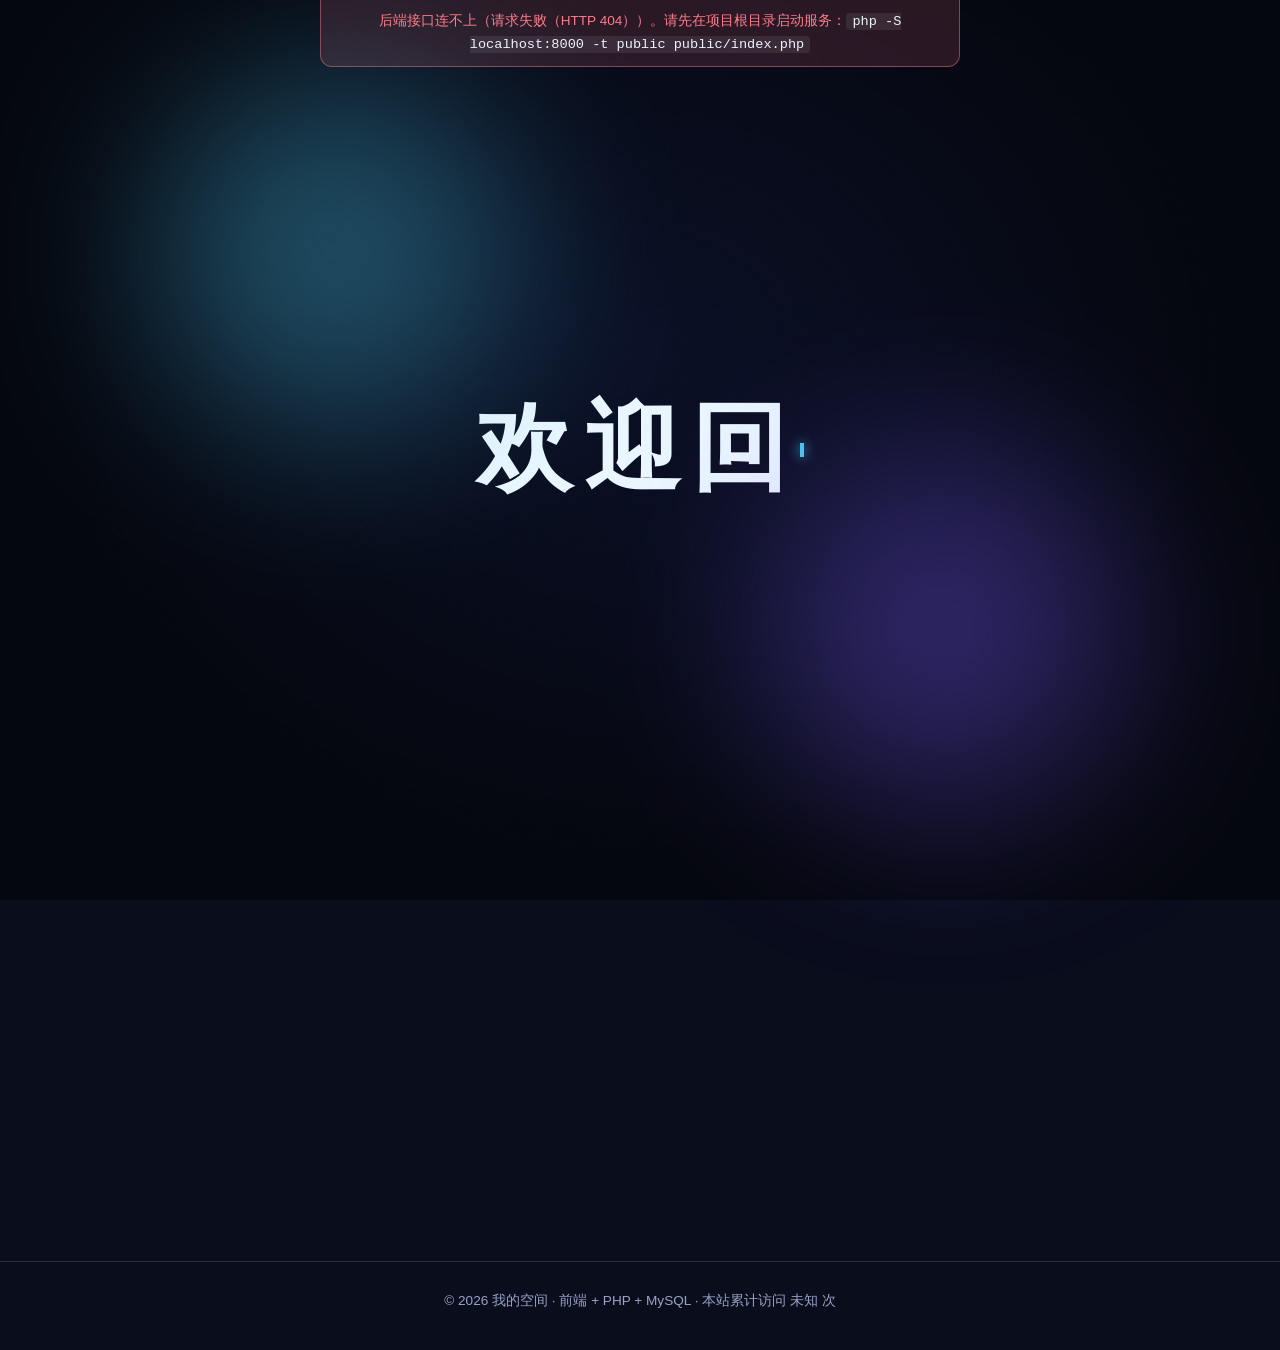
==== public/index.html @ 141804f5 "build full-stack auth app: php api + mysql + static frontend Move login/register out of localStorage" ====
<!DOCTYPE html><!-- 文档类型声明：告诉浏览器用最新的 HTML5 标准来解析本页 -->
<html lang="zh-CN"><!-- 网页根标签；lang="zh-CN" 声明页面为简体中文，利于搜索引擎和读屏软件识别 -->
<head><!-- 头部区域：存放页面的“设置信息”，这里的内容不会显示在页面上 -->
  <meta charset="UTF-8"><!-- 字符编码为 UTF-8，保证中文正常显示不乱码 -->
  <meta name="viewport" content="width=device-width, initial-scale=1.0"><!-- 视口设置：页面宽度等于设备屏幕宽度、初始缩放为 1，这是手机适配的关键 -->
  <title>我的空间 · 全栈示例</title><!-- 浏览器标签页上显示的标题文字（可随意修改） -->
  <!-- 按全栈项目的惯例，样式与脚本从页面里拆了出去：
       public/assets/css/style.css 对应原来的 <style>，public/assets/js/app.js 对应原来的 <script> -->
  <link rel="stylesheet" href="assets/css/style.css">
</head>

<body class="lock"><!-- 页面加载时先锁定滚动，欢迎页结束后由 JS 移除 lock 类 -->

  <!-- 若浏览器禁用了 JavaScript，直接隐藏欢迎页，保证主页面可见 -->
  <noscript><style>#welcome-screen{display:none}body.lock{overflow:auto}</style></noscript>

  <!-- 顶部提示条：默认隐藏，只有后端连不上或接口报错时由 JS 填内容并显示 -->
  <div class="top-alert hidden" id="top-alert" role="alert"></div>

  <!-- ============================================================
       全屏欢迎页：中央“欢迎回来”打字机 + 闪烁光标
       ============================================================ -->
  <div id="welcome-screen"><!-- 覆盖全屏的欢迎层，层级最高 -->
    <div class="welcome-orb orb-1"></div><!-- 背景光斑 1（装饰，可删除） -->
    <div class="welcome-orb orb-2"></div><!-- 背景光斑 2（装饰，可删除） -->
    <div class="welcome-text-wrapper"><!-- 包住文字与光标，保持同行居中 -->
      <span class="welcome-text" id="welcome-text"></span><!-- 打字机文字由 JS 逐字填入 -->
      <span class="cursor" id="cursor"></span><!-- 闪烁光标，跟在文字后面 -->
    </div>
    <p class="enter-hint" id="enter-hint">— 点击任意位置进入 —</p><!-- 仅在关闭“自动进入”时显示 -->
  </div>

  <!-- ============================================================
       主页面：欢迎页淡出后展现的内容
       ============================================================ -->
  <div id="main-page">

    <!-- 顶部导航栏：想加链接就在 .nav-links 里复制一个 <li><a> 即可 -->
    <nav class="navbar"><!-- sticky 吸顶的玻璃导航 -->
      <div class="logo">我的空间<span class="logo-dot">.</span></div><!-- 左上角站点名，可改成你的名字 -->
      <div class="nav-right"><!-- 右侧区域：导航链接 + 登录状态 -->
        <ul class="nav-links"><!-- 导航链接 -->
          <li><a href="#home">首页</a></li><!-- 导航项 1：点击平滑滚动到首屏 -->
          <li><a href="#cards">功能</a></li><!-- 导航项 2：点击滚动到卡片区域 -->
          <li><a href="#about">关于</a></li><!-- 导航项 3：占位，可改成任意链接 -->
        </ul>
        <div class="nav-actions"><!-- “关于”右侧的操作区：未登录显示登录按钮，已登录显示用户胶囊 -->
          <button class="login-btn" id="nav-login" type="button">登录</button><!-- 登录入口：点击弹出登录/注册弹窗 -->
          <button class="login-btn hidden" id="nav-admin" type="button">后台</button><!-- 管理入口：默认隐藏，/api/me 返回 role=admin 时才由 JS 显示 -->
          <div class="user-chip hidden" id="nav-user"><!-- 已登录时显示：用户名 + 退出 -->
            <span id="nav-username">你好</span><!-- JS 会自动填入“你好，用户名” -->
            <button class="logout-btn" id="nav-logout" type="button">退出</button><!-- 点击退出登录 -->
          </div>
        </div>
      </div>
    </nav>

    <!-- 首屏主视觉区：徽章 + 大标题 + 副标题 + 按钮（简洁首页区域） -->
    <header class="hero" id="home"><!-- 页面首屏 -->
      <span class="hero-badge reveal">✦ 全栈版：页面 + PHP 接口 + MySQL</span><!-- 顶部小徽章：文字可随意修改 -->
      <h1 class="reveal delay-1">欢迎来到<span class="gradient-text">我的空间</span></h1><!-- 大标题：渐变部分换成你想强调的词 -->
      <p class="subtitle reveal delay-2">这是一个真正跑得起来的全栈起始模板：暗色主题与玻璃拟态留在前端，账号、密码、登录状态和访问计数全部交给后端接口与 MySQL 保存。想改配色，改 assets/css/style.css 顶部的变量即可。</p><!-- 副标题说明文字 -->
      <a class="btn-primary reveal delay-3" href="#cards">开始探索 ↓</a><!-- 主按钮：当前是滚动到卡片区，可改成任意链接 -->
    </header>

    <!-- 示例卡片区域：想加卡片就复制一个 <div class="card">；不需要可整段删除 -->
    <section class="cards-section" id="cards"><!-- 卡片区域（id 用于锚点跳转） -->
      <h2 class="reveal">这一版由三层组成</h2><!-- 区域标题 -->
      <div class="cards-grid"><!-- 卡片网格 -->
        <div class="card reveal"><!-- 卡片 1：前端 -->
          <div class="card-icon">🎨</div><!-- 卡片图标（emoji，可换成图片） -->
          <h3>前端页面</h3><!-- 卡片标题 -->
          <p>public/ 目录下的静态页面，只负责展示与交互；所有数据都通过 fetch 调 /api/* 获取，不再存在浏览器里。</p><!-- 卡片正文 -->
        </div>
        <div class="card reveal delay-1"><!-- 卡片 2：后端 -->
          <div class="card-icon">🖥️</div><!-- 卡片图标 -->
          <h3>后端接口</h3><!-- 卡片标题 -->
          <p>PHP 写的注册、登录、退出与后台接口；密码用 bcrypt 加盐哈希保存，登录状态靠服务端会话表校验。</p><!-- 卡片正文 -->
        </div>
        <div class="card reveal delay-2"><!-- 卡片 3：数据库 -->
          <div class="card-icon">🗄️</div><!-- 卡片图标 -->
          <h3>MySQL 数据库</h3><!-- 卡片标题 -->
          <p>users / sessions / visits 三张表，全部用预处理参数写入；换电脑、换浏览器看到的都是同一份数据。</p><!-- 卡片正文 -->
        </div>
      </div>
    </section>

    <!-- 页脚：版权信息 -->
    <footer class="footer" id="about"><!-- 页脚区域 -->
      © 2026 我的空间 · 前端 + PHP + MySQL · 本站累计访问 <span id="visit-count">—</span> 次<!-- 版权文字 + 访问计数（数值由后端从 visits 表统计，所有人共享） -->
    </footer>
  </div>

  <!-- ============================================================
       登录 / 注册弹窗：点击导航栏“登录”按钮弹出（玻璃拟态卡片）
       ============================================================ -->
  <div class="modal-overlay" id="login-modal"><!-- 半透明模糊遮罩层（点击空白处可关闭） -->
    <div class="modal-card"><!-- 居中的玻璃卡片 -->
      <button class="modal-close" id="login-close" type="button">✕</button><!-- 右上角关闭按钮 -->
      <h3 class="modal-title" id="modal-title">欢迎回来</h3><!-- 弹窗标题，随登录/注册模式切换 -->
      <div class="modal-tabs"><!-- 登录 / 注册 切换标签 -->
        <button class="modal-tab active" id="tab-login" type="button">登录</button><!-- 登录标签，默认选中 -->
        <button class="modal-tab" id="tab-register" type="button">注册</button><!-- 注册标签 -->
      </div>
      <input class="modal-input" id="input-username" placeholder="用户名（2~20 个字符）" autocomplete="username"><!-- 用户名输入框 -->
      <input class="modal-input" id="input-password" type="password" placeholder="密码（至少 6 位）" autocomplete="current-password"><!-- 密码输入框（输入内容显示为圆点） -->
      <input class="modal-input hidden" id="input-confirm" type="password" placeholder="确认密码" autocomplete="new-password"><!-- 确认密码框，仅注册模式显示 -->
      <p class="modal-msg" id="modal-msg"></p><!-- 提示文字：错误红色 / 成功绿色 -->
      <button class="btn-primary modal-submit" id="modal-submit" type="button">登 录</button><!-- 提交按钮：随模式执行登录或注册 -->
    </div>
  </div>

  <!-- ============================================================
       后台管理面板：只有管理员（root）登录后才能打开
       ============================================================ -->
  <div class="modal-overlay" id="admin-modal"><!-- 复用登录弹窗的遮罩样式 -->
    <div class="modal-card wide"><!-- 加 wide 类 → 比登录弹窗更宽 -->
      <button class="modal-close" id="admin-close" type="button">✕</button><!-- 右上角关闭 -->
      <h3 class="modal-title">后台管理</h3><!-- 面板标题 -->
      <div class="admin-stats"><!-- 顶部三个统计格，数值由 JS 填入 -->
        <div class="admin-stat"><b id="stat-visits">0</b><span>累计访问</span></div>
        <div class="admin-stat"><b id="stat-today">0</b><span>今日访问</span></div>
        <div class="admin-stat"><b id="stat-users">0</b><span>注册用户</span></div>
      </div>
      <div class="admin-scroll"><!-- 外层容器：窄屏时表格横向滚动，不撑破卡片 -->
        <table class="admin-table"><!-- 用户列表 -->
          <thead><!-- 表头 -->
            <tr>
              <th>用户名</th><!-- 列 1 -->
              <th>角色</th><!-- 列 2 -->
              <th>注册时间</th><!-- 列 3 -->
              <th>最后登录</th><!-- 列 4 -->
              <th>登录次数</th><!-- 列 5 -->
              <th>操作</th><!-- 列 6 -->
            </tr>
          </thead>
          <tbody id="admin-user-rows"><!-- 数据行全部由 JS 生成 --></tbody>
        </table>
      </div>
      <div class="admin-actions"><!-- 面板底部操作区 -->
        <button class="btn-mini" id="admin-refresh" type="button">刷新</button><!-- 重新向后端要一份最新数据 -->
      </div>
      <p class="admin-hint"><!-- 一行说明，提醒这些数据来自真实数据库 -->
        数据来自 MySQL 的 <code>users</code> / <code>visits</code> 表；用户名一律按纯文本渲染，
        所以注册一个 <b>&lt;img src=x onerror=alert(1)&gt;</b> 这样的账号也不会执行脚本。
      </p>
    </div>
  </div>

  <!-- 所有数据都通过 /api/* 由后端提供：见 src/api.php 的接口清单 -->
  <script src="assets/js/app.js" defer></script>
</body>
</html>
---- public/assets/css/style.css ----
/* ============================================================
   web-one 样式表（从原来的单文件页面里拆出来，视觉部分完全没改）

   想调颜色 / 尺寸 / 动画时长，只需要改第 1 部分的 CSS 变量。
   各部分顺序与原页面一致：
     1 变量  2 全局重置  3 欢迎页  4 导航栏  5 首屏
     6 卡片  7 页脚与入场动画  8 登录弹窗  9 后台面板
    10 全栈版新增：后端状态提示、在线状态点
   ============================================================ */

/* ============================================================
   第 1 部分：全局 CSS 变量（想改颜色 / 尺寸 / 动画时长，改这里即可）
   ============================================================ */
:root {/* :root 代表整个文档，在这里定义的变量全页面都可以使用 */
  /* ---------- 欢迎页相关变量 ---------- */
  --welcome-bg: #05070f;/* 欢迎页背景色（近黑的深蓝，营造暗色科技氛围） */
  --welcome-text-color: #eaf6ff;/* 欢迎文字的基础颜色（冷白色） */
  --welcome-glow-color: #4cc9f0;/* 欢迎文字的发光颜色（霓虹青蓝色） */
  --welcome-glow-strength: 16px;/* 发光强度：光晕模糊半径，数值越大光晕越大 */
  --welcome-font-size: clamp(2.6rem, 9vw, 6rem);/* 欢迎文字字号：最小 2.6rem / 理想值 9% 屏宽 / 最大 6rem，自动适配手机和电脑 */
  --welcome-font-weight: 700;/* 欢迎文字粗细（700 为加粗） */
  --cursor-width: 4px;/* 闪烁光标的宽度 */
  --cursor-height: 0.9em;/* 光标高度（em 单位会随字号一起缩放） */
  --cursor-color: #4cc9f0;/* 光标颜色 */
  --cursor-blink-speed: 0.8s;/* 光标闪烁一个周期的时长，数值越小闪得越快 */
  --welcome-fade-duration: 0.9s;/* 欢迎页整体淡出（进入主页面）的动画时长 */

  /* ---------- 主页面相关变量 ---------- */
  --main-bg: #0a0d1c;/* 主页面背景基础色（深蓝黑） */
  --accent-1: #4cc9f0;/* 主强调色：青蓝（用于渐变、按钮、发光） */
  --accent-2: #7b5cff;/* 次强调色：紫色（与青蓝搭配出科技感渐变） */
  --accent-3: #ff6b9d;/* 点缀色：粉色（让渐变层次更丰富） */
  --text-main: #eef2ff;/* 主文字颜色（亮白微蓝） */
  --text-sub: #98a2c8;/* 副文字颜色（灰蓝色，用于弱化的说明文字） */
  --glass-bg: rgba(255, 255, 255, 0.06);/* 玻璃拟态背景：6% 透明度的白色 */
  --glass-border: rgba(255, 255, 255, 0.14);/* 玻璃拟态边框：14% 透明度的白色 */
  --glass-blur: 16px;/* 玻璃拟态的背景模糊强度（毛玻璃效果的核心） */
  --radius-lg: 20px;/* 大圆角（用于卡片） */
  --radius-sm: 12px;/* 小圆角（用于按钮、徽章） */
  --content-width: 1100px;/* 主内容区最大宽度，超宽屏幕时两侧留白 */
}

/* ============================================================
   第 2 部分：全局重置与基础样式
   ============================================================ */
* {/* 星号选中页面上所有元素 */
  margin: 0;/* 清除浏览器默认的外边距 */
  padding: 0;/* 清除浏览器默认的内边距 */
  box-sizing: border-box;/* 让 width/height 的计算包含 padding 和 border，布局更好算 */
}
html {/* 选中根元素 html */
  scroll-behavior: smooth;/* 点击锚点链接时平滑滚动，而不是瞬间跳转 */
}
body {
  font-family: "PingFang SC", "Microsoft YaHei", "Helvetica Neue", Arial, sans-serif;/* 字体栈：优先使用苹果/微软系统的中文字体 */
  background: var(--main-bg);/* 页面背景色，引用上面的变量 */
  color: var(--text-main);/* 全局默认文字颜色 */
  min-height: 100vh;/* 页面至少占满一屏高度 */
  overflow-x: hidden;/* 隐藏横向滚动条，防止装饰元素把页面撑宽 */
}
body.lock {/* JS 会在欢迎页播放期间给 body 加上 lock 类 */
  overflow: hidden;/* 锁定滚动，避免欢迎页期间背景里的主页面被滚动 */
}
/* 主页面背景装饰：一层极淡的网格线，增强科技感 */
body::before {/* ::before 伪元素，在 body 内容前插入一个装饰层 */
  content: "";/* 伪元素必须写 content 才会显示，空字符串即可 */
  position: fixed;/* 固定定位：滚动页面时网格保持不动 */
  inset: 0;/* 同时设置上/右/下/左为 0，铺满整个屏幕 */
  z-index: -1;/* 层级设为 -1，沉到所有内容的下方 */
  background-image: linear-gradient(rgba(255,255,255,0.03) 1px, transparent 1px), linear-gradient(90deg, rgba(255,255,255,0.03) 1px, transparent 1px);/* 两个方向的 1px 细线叠加成网格 */
  background-size: 44px 44px;/* 每个网格单元 44px 见方 */
  pointer-events: none;/* 让装饰层不拦截鼠标点击 */
}

/* ============================================================
   第 3 部分：全屏欢迎页（打字机 + 闪烁光标 + 发光 + 淡出）
   ============================================================ */
#welcome-screen {
  position: fixed;/* 固定定位，相对于浏览器窗口 */
  inset: 0;/* 铺满整个屏幕 */
  z-index: 9999;/* 层级最高，盖住下方的主页面 */
  display: flex;/* 弹性布局 */
  align-items: center;/* 子元素垂直居中 */
  justify-content: center;/* 子元素水平居中 */
  background: radial-gradient(ellipse at 50% 40%, #0b1026 0%, var(--welcome-bg) 65%);/* 径向渐变背景：中心稍亮、四周更深 */
  transition: opacity var(--welcome-fade-duration) ease;/* 淡出动画：只过渡透明度，时长由变量控制 */
}
#welcome-screen.hide {/* JS 在合适时机加上 hide 类，触发整体淡出 */
  opacity: 0;/* 变为完全透明 */
  pointer-events: none;/* 淡出过程中不再响应鼠标，防止误点 */
}
/* 欢迎页的两团模糊光斑：缓慢浮动，增加氛围（不需要可直接删除对应 div） */
.welcome-orb {
  position: absolute;/* 在欢迎页内绝对定位，不占据排版位置 */
  width: 40vmin;/* 宽度为视口短边的 40%，随屏幕大小自适应 */
  height: 40vmin;/* 高度同上 */
  border-radius: 50%;/* 变成正圆形 */
  filter: blur(90px);/* 强高斯模糊，把色块变成柔光 */
  opacity: 0.35;/* 降低不透明度，作为背景点缀 */
  pointer-events: none;/* 不拦截鼠标事件 */
}
.welcome-orb.orb-1 {/* 第一团光斑：青蓝色，偏左上 */
  background: var(--accent-1);/* 光斑颜色 */
  top: 8%;/* 距离欢迎页顶部 8% */
  left: 12%;/* 距离左侧 12% */
  animation: orb-float 9s ease-in-out infinite alternate;/* 无限往返浮动，9 秒一个周期 */
}
.welcome-orb.orb-2 {/* 第二团光斑：紫色，偏右下 */
  background: var(--accent-2);/* 光斑颜色 */
  bottom: 10%;/* 距离底部 10% */
  right: 12%;/* 距离右侧 12% */
  animation: orb-float 11s ease-in-out infinite alternate-reverse;/* 反向往返，与第一团错开节奏 */
}
@keyframes orb-float {/* 定义光斑浮动动画的关键帧 */
  from { transform: translate(0, 0) scale(1); }/* 起始状态：原位、原始大小 */
  to { transform: translate(40px, -30px) scale(1.15); }/* 结束状态：向右上飘移并放大 15% */
}
.welcome-text-wrapper {/* 包住文字和光标，让它们排成一行 */
  display: flex;/* 弹性布局：子元素横向排列 */
  align-items: center;/* 垂直方向居中对齐 */
  min-height: 1.3em;/* 预留一行文字的高度，防止打字从无到有时布局抖动 */
}
.welcome-text {
  font-size: var(--welcome-font-size);/* 字号使用变量控制 */
  font-weight: var(--welcome-font-weight);/* 文字粗细使用变量控制 */
  color: var(--welcome-text-color);/* 文字颜色 */
  letter-spacing: 0.12em;/* 字间距稍大，中文大标题更有气势 */
  white-space: nowrap;/* 禁止换行，保证标题一行放下 */
  text-shadow: 0 0 0 transparent;/* 初始无发光，作为后面发光过渡的起点 */
  transition: text-shadow 0.9s ease;/* 打字完成后加发光时平滑过渡，不生硬 */
}
.welcome-text.glow {/* JS 在打字完成后添加 glow 类 → 文字开始发光 */
  text-shadow: 0 0 10px rgba(255,255,255,0.35), 0 0 var(--welcome-glow-strength) var(--welcome-glow-color), 0 0 calc(var(--welcome-glow-strength) * 2.2) var(--welcome-glow-color);/* 三层阴影叠加：一层白色内光 + 两层霓虹外光，光晕更真实 */
  animation: glow-breathe 2.4s ease-in-out infinite alternate;/* 呼吸式明暗变化，让光“活”起来 */
}
@keyframes glow-breathe {/* 定义发光呼吸动画 */
  from { opacity: 1; }/* 最亮状态 */
  to { opacity: 0.82; }/* 略微变暗，形成呼吸感 */
}
.cursor {/* 打字机光标 */
  display: inline-block;/* 让 span 这种行内元素可以设置宽高 */
  width: var(--cursor-width);/* 光标宽度（变量控制） */
  height: var(--cursor-height);/* 光标高度（变量控制） */
  margin-left: 0.08em;/* 与文字之间留一点间距 */
  background: var(--cursor-color);/* 光标填充颜色 */
  box-shadow: 0 0 12px var(--cursor-color);/* 给光标也加一点辉光 */
  animation: cursor-blink var(--cursor-blink-speed) steps(1) infinite;/* 闪烁动画；steps(1) 让明暗是硬切换，更像终端光标 */
}
@keyframes cursor-blink {/* 定义光标闪烁动画 */
  50% { opacity: 0; }/* 在周期中点瞬间隐藏，形成一闪一闪的效果 */
}
.enter-hint {/* 非自动模式下显示的“点击进入”提示 */
  position: absolute;/* 绝对定位在欢迎页内 */
  bottom: 18%;/* 距离底部 18% 的位置 */
  left: 50%;/* 先移到水平中心 */
  transform: translateX(-50%);/* 再向左偏移自身宽度的一半，实现真正的水平居中 */
  color: var(--text-sub);/* 提示文字用弱化的灰蓝色 */
  font-size: 0.95rem;/* 字号略小 */
  letter-spacing: 0.15em;/* 字间距稍大 */
  opacity: 0;/* 默认隐藏 */
  transition: opacity 0.6s ease;/* 显示时淡入 */
  pointer-events: none;/* 提示本身不响应点击，点击落在整个欢迎页上 */
}
.enter-hint.show {/* JS 显示提示时加上 show 类 */
  opacity: 0.8;/* 淡入到 80% 不透明度 */
}

/* ============================================================
   第 4 部分：主页面 —— 顶部导航栏（后续加链接复制 <a> 即可）
   ============================================================ */
.navbar {
  position: sticky;/* 粘性定位：页面滚动时吸附在顶部 */
  top: 0;/* 吸附在视口顶部 */
  z-index: 100;/* 层级高于普通内容 */
  display: flex;/* 弹性布局 */
  align-items: center;/* 垂直居中 */
  justify-content: space-between;/* 两端对齐：logo 在左、链接在右 */
  padding: 14px clamp(20px, 5vw, 48px);/* 左右内边距随屏幕宽度在 20~48px 之间变化 */
  background: rgba(10, 13, 28, 0.55);/* 半透明深色背景，为毛玻璃做准备 */
  backdrop-filter: blur(var(--glass-blur));/* 毛玻璃效果：模糊其背后经过的内容 */
  -webkit-backdrop-filter: blur(var(--glass-blur));/* Safari 浏览器的私有前缀写法，保证兼容 */
  border-bottom: 1px solid var(--glass-border);/* 底部一条半透明细边框 */
}
.logo {/* 左上角站点名称 */
  font-size: 1.15rem;/* 字号 */
  font-weight: 700;/* 加粗 */
  letter-spacing: 0.05em;/* 轻微字间距 */
  color: var(--text-main);/* 白色文字 */
}
.logo .logo-dot {/* logo 里的小圆点装饰 */
  color: var(--accent-1);/* 用强调色点亮 */
}
.nav-links {/* 右侧导航链接容器 */
  display: flex;/* 横向排列 */
  gap: 28px;/* 链接之间的间距 */
  list-style: none;/* 去掉列表默认的项目圆点 */
}
.nav-links a {/* 每一个导航链接 */
  color: var(--text-sub);/* 默认灰蓝色 */
  text-decoration: none;/* 去掉链接下划线 */
  font-size: 0.95rem;/* 字号 */
  transition: color 0.25s ease;/* 颜色变化加过渡，悬停更顺滑 */
}
.nav-links a:hover {/* 鼠标悬停时 */
  color: var(--text-main);/* 变亮白色 */
}
.nav-right {/* 导航栏右侧容器：包住导航链接和登录按钮 */
  display: flex;/* 弹性布局 */
  align-items: center;/* 垂直居中 */
  gap: 28px;/* 链接区与登录按钮的间距 */
}
.nav-actions {/* 导航最右侧的操作区：未登录显示“登录”，已登录显示用户名 */
  display: flex;/* 弹性布局 */
  align-items: center;/* 垂直居中 */
  gap: 10px;/* 里面各元素的间距 */
}
.login-btn {/* “登录”按钮 */
  padding: 8px 22px;/* 内边距撑起按钮 */
  border: 1px solid rgba(76, 201, 240, 0.45);/* 青色半透明描边 */
  border-radius: 999px;/* 胶囊形 */
  background: rgba(76, 201, 240, 0.08);/* 极淡的青色底 */
  color: var(--accent-1);/* 青色文字 */
  font-size: 0.92rem;/* 字号 */
  letter-spacing: 0.06em;/* 字间距 */
  cursor: pointer;/* 鼠标悬停变手形，提示可点击 */
  transition: all 0.25s ease;/* 所有属性变化都加过渡 */
}
.login-btn:hover {/* 悬停时 */
  background: rgba(76, 201, 240, 0.18);/* 底色加深 */
  box-shadow: 0 0 18px rgba(76, 201, 240, 0.35);/* 青色辉光 */
}
.user-chip {/* 登录后显示的用户信息胶囊 */
  display: flex;/* 弹性布局 */
  align-items: center;/* 垂直居中 */
  padding: 6px 14px;/* 内边距 */
  border-radius: 999px;/* 胶囊形 */
  background: var(--glass-bg);/* 玻璃背景 */
  border: 1px solid var(--glass-border);/* 玻璃边框 */
  color: var(--text-main);/* 白色文字 */
  font-size: 0.9rem;/* 字号 */
  white-space: nowrap;/* 禁止换行，用户名再长也保持一行 */
}
.logout-btn {/* “退出”小按钮 */
  border: none;/* 去掉默认边框 */
  background: none;/* 去掉默认背景 */
  color: var(--text-sub);/* 灰蓝色 */
  font-size: 0.8rem;/* 小字号 */
  cursor: pointer;/* 手形光标 */
  text-decoration: underline;/* 下划线提示可点击 */
}
.logout-btn:hover {/* 悬停时 */
  color: var(--accent-3);/* 变粉色 */
}

/* ============================================================
   第 5 部分：主页面 —— 首屏主视觉区（标题 + 副标题 + 按钮）
   ============================================================ */
.hero {
  min-height: 88vh;/* 占接近一整屏的高度 */
  display: flex;/* 弹性布局 */
  flex-direction: column;/* 子元素纵向排列 */
  align-items: center;/* 水平居中 */
  justify-content: center;/* 垂直居中 */
  text-align: center;/* 文字居中对齐 */
  padding: 60px 24px 40px;/* 上下留白，左右内边距防止小屏贴边 */
}
.hero-badge {/* 标题上方的玻璃小胶囊徽章 */
  display: inline-block;/* 行内块元素，宽度自适应内容 */
  padding: 6px 16px;/* 内边距撑起胶囊 */
  border-radius: 999px;/* 超大圆角 = 胶囊形状 */
  background: var(--glass-bg);/* 半透明玻璃背景 */
  border: 1px solid var(--glass-border);/* 半透明细边框 */
  color: var(--accent-1);/* 徽章文字用强调色 */
  font-size: 0.85rem;/* 小字号 */
  letter-spacing: 0.08em;/* 字间距 */
  margin-bottom: 26px;/* 与下方大标题的间距 */
}
.hero h1 {/* 主标题 */
  font-size: clamp(2.2rem, 6vw, 4.2rem);/* 字号自适应：最小 2.2rem / 理想 6% 屏宽 / 最大 4.2rem */
  font-weight: 800;/* 特粗 */
  letter-spacing: 0.03em;/* 轻微字间距 */
  line-height: 1.25;/* 行高，多行时更透气 */
}
.gradient-text {/* 渐变文字：把背景渐变裁剪成文字形状 */
  background: linear-gradient(120deg, var(--accent-1), var(--accent-2) 50%, var(--accent-3));/* 三色渐变背景 */
  -webkit-background-clip: text;/* 把背景裁剪到文字区域（WebKit 内核写法） */
  background-clip: text;/* 标准写法 */
  -webkit-text-fill-color: transparent;/* 把文字填充色设为透明，露出渐变背景 */
  color: transparent;/* 兼容不支持前缀写法的浏览器 */
}
.hero .subtitle {/* 副标题说明文字 */
  max-width: 560px;/* 限制最大宽度，一行不至于太长影响阅读 */
  margin: 22px 0 38px;/* 上、下外边距与标题和按钮隔开 */
  color: var(--text-sub);/* 灰蓝色弱化层级 */
  font-size: clamp(1rem, 2vw, 1.15rem);/* 字号自适应 */
  line-height: 1.8;/* 行高 1.8 倍，中文阅读更舒适 */
}
.btn-primary {/* 主按钮（胶囊形渐变按钮） */
  display: inline-block;/* 行内块，方便作为链接使用 */
  padding: 14px 44px;/* 上下、左右内边距 */
  border-radius: 999px;/* 全圆角 → 胶囊形 */
  background: linear-gradient(135deg, var(--accent-1), var(--accent-2));/* 青蓝到紫的渐变背景 */
  color: #ffffff;/* 按钮文字白色 */
  font-size: 1rem;/* 字号 */
  font-weight: 600;/* 半粗 */
  letter-spacing: 0.08em;/* 字间距 */
  text-decoration: none;/* 去掉链接下划线 */
  box-shadow: 0 8px 30px rgba(76, 201, 240, 0.35);/* 按钮下方的青色投影，制造悬浮感 */
  transition: transform 0.25s ease, box-shadow 0.25s ease;/* 悬停时位移和投影平滑变化 */
}
.btn-primary:hover {/* 鼠标悬停时 */
  transform: translateY(-3px);/* 向上浮起 3px */
  box-shadow: 0 14px 40px rgba(123, 92, 255, 0.45);/* 投影变大变紫，悬浮感更强 */
}

/* ============================================================
   第 6 部分：主页面 —— 示例卡片区域（想加卡片复制 .card 即可，不需要可整段删除）
   ============================================================ */
.cards-section {
  max-width: var(--content-width);/* 内容区最大宽度 */
  margin: 0 auto;/* 左右自动外边距 = 水平居中 */
  padding: 20px 24px 90px;/* 上、左右、下内边距 */
}
.cards-section h2 {/* 区域小标题 */
  text-align: center;/* 居中 */
  font-size: clamp(1.5rem, 3vw, 2rem);/* 字号自适应 */
  font-weight: 700;/* 加粗 */
}
.cards-grid {/* 卡片网格容器 */
  display: grid;/* 网格布局 */
  grid-template-columns: repeat(auto-fit, minmax(240px, 1fr));/* 自动换列：每列最少 240px，放不下就自动减列（手机变一列） */
  gap: 22px;/* 卡片之间的间距 */
  margin-top: 36px;/* 与区域标题的间距 */
}
.card {/* 单张玻璃拟态卡片 */
  background: var(--glass-bg);/* 半透明玻璃背景 */
  border: 1px solid var(--glass-border);/* 半透明细边框 */
  border-radius: var(--radius-lg);/* 大圆角 */
  padding: 28px;/* 内边距 */
  backdrop-filter: blur(var(--glass-blur));/* 毛玻璃模糊 */
  transition: transform 0.3s ease, border-color 0.3s ease, box-shadow 0.3s ease;/* 悬停动效的过渡 */
}
.card:hover {/* 鼠标悬停卡片时 */
  transform: translateY(-6px);/* 向上浮起 6px */
  border-color: rgba(76, 201, 240, 0.5);/* 边框点亮成青色 */
  box-shadow: 0 18px 40px rgba(0, 0, 0, 0.35);/* 底部深色投影，浮起感 */
}
.card-icon {/* 卡片顶部的 emoji 图标 */
  font-size: 1.8rem;/* 图标大小 */
}
.card h3 {/* 卡片标题 */
  margin: 14px 0 8px;/* 与图标和正文的间距 */
  font-size: 1.1rem;/* 字号 */
}
.card p {/* 卡片正文 */
  color: var(--text-sub);/* 灰蓝色说明文字 */
  font-size: 0.92rem;/* 字号 */
  line-height: 1.7;/* 行高 */
}

/* ============================================================
   第 7 部分：页脚 + 主页面入场动画 + 手机端适配
   ============================================================ */
.footer {
  padding: 30px 24px 40px;/* 内边距 */
  text-align: center;/* 居中 */
  color: var(--text-sub);/* 弱化颜色 */
  font-size: 0.85rem;/* 小字号 */
  border-top: 1px solid var(--glass-border);/* 顶部一条分隔细线 */
}
.reveal {/* 主页面元素的入场动画初始状态：下移 + 透明 */
  opacity: 0;/* 完全透明 */
  transform: translateY(26px);/* 向下偏移 26px */
  transition: opacity 0.8s ease, transform 0.8s ease;/* 进入画面时的过渡 */
}
body.revealed .reveal {/* 欢迎页淡出的同时，JS 给 body 加 revealed 类 → 元素上浮显现 */
  opacity: 1;/* 恢复不透明 */
  transform: translateY(0);/* 回到原位 */
}
.delay-1 { transition-delay: 0.12s; }/* 第二个元素延迟 0.12 秒出现，形成错落感 */
.delay-2 { transition-delay: 0.24s; }/* 第三个元素延迟 0.24 秒 */
.delay-3 { transition-delay: 0.36s; }/* 第四个元素延迟 0.36 秒 */
@media (max-width: 768px) {/* 手机端适配：屏幕宽度小于 768px 时生效 */
  .nav-links {/* 手机上隐藏导航链接 */
    display: none;/* 隐藏；以后想做汉堡菜单，可在这里扩展 */
  }
  .hero {/* 手机上首屏 */
    min-height: 78vh;/* 稍矮一些，留出卡片预览空间 */
    padding-top: 40px;/* 顶部留白略小 */
  }
  .cards-grid {/* 手机上卡片网格 */
    gap: 16px;/* 卡片间距缩小 */
  }
}

/* ============================================================
   第 8 部分：登录 / 注册弹窗（玻璃拟态卡片）+ 通用工具类
   ============================================================ */
.hidden {/* 通用隐藏工具类：JS 用它切换元素的显示 / 隐藏 */
  display: none !important;/* !important 确保能覆盖元素自身的 display 设置 */
}
.navbar button, .modal-card button, .modal-input {/* 导航与弹窗里的按钮、输入框 */
  font-family: inherit;/* 按钮和输入框默认不继承页面字体，这里强制继承，保持风格统一 */
}
.user-chip {/* 补充：用户胶囊里“用户名”与“退出”的间距 */
  gap: 10px;/* 弹性子元素之间的间距 */
}
.modal-overlay {/* 弹窗的半透明遮罩层：盖住整个屏幕 */
  position: fixed;/* 固定定位铺满视口 */
  inset: 0;/* 铺满整个屏幕 */
  z-index: 9998;/* 比主页面高、比欢迎页（9999）低 */
  display: flex;/* 弹性布局 */
  align-items: center;/* 垂直居中 */
  justify-content: center;/* 水平居中 */
  background: rgba(5, 7, 15, 0.6);/* 深色半透明遮罩，弱化背景内容 */
  backdrop-filter: blur(6px);/* 遮罩再加一层模糊，让视线聚焦弹窗 */
  -webkit-backdrop-filter: blur(6px);/* Safari 私有前缀写法 */
  opacity: 0;/* 默认完全透明（隐藏状态） */
  visibility: hidden;/* 同时不可见 */
  pointer-events: none;/* 隐藏时不拦截鼠标 */
  transition: opacity 0.3s ease, visibility 0s linear 0.3s;/* 淡入淡出；隐藏时 visibility 延迟 0.3 秒再消失 */
}
.modal-overlay.show {/* JS 打开弹窗时加上 show 类 */
  opacity: 1;/* 淡入到不透明 */
  visibility: visible;/* 恢复可见 */
  pointer-events: auto;/* 恢复鼠标响应 */
  transition: opacity 0.3s ease;/* 显示时只过渡透明度 */
}
.modal-card {/* 弹窗中央的玻璃卡片 */
  width: min(400px, 90vw);/* 宽度：桌面最大 400px，手机不超过 90% 屏宽 */
  position: relative;/* 作为关闭按钮绝对定位的参照 */
  background: rgba(16, 20, 42, 0.9);/* 深色半透明卡片底 */
  border: 1px solid var(--glass-border);/* 半透明细边框 */
  border-radius: var(--radius-lg);/* 大圆角 */
  padding: 34px 30px 30px;/* 内边距，留出呼吸空间 */
  backdrop-filter: blur(var(--glass-blur));/* 毛玻璃模糊 */
  -webkit-backdrop-filter: blur(var(--glass-blur));/* Safari 前缀写法 */
  box-shadow: 0 30px 80px rgba(0, 0, 0, 0.5);/* 大范围深色投影，制造悬浮感 */
  transform: translateY(14px) scale(0.98);/* 隐藏时略微下移缩小，作为弹出动画的起点 */
  transition: transform 0.3s ease;/* 弹出时平滑复位 */
}
.modal-overlay.show .modal-card {/* 弹窗打开时 */
  transform: none;/* 回到原位、原始大小 */
}
.modal-close {/* 弹窗右上角的 ✕ 关闭按钮 */
  position: absolute;/* 绝对定位到卡片右上角 */
  top: 14px;/* 距顶部 14px */
  right: 14px;/* 距右侧 14px */
  border: none;/* 去掉按钮默认边框 */
  background: none;/* 去掉按钮默认背景 */
  color: var(--text-sub);/* 灰蓝色 */
  font-size: 1.1rem;/* 字号 */
  cursor: pointer;/* 手形光标 */
}
.modal-close:hover {/* 悬停关闭按钮时 */
  color: var(--text-main);/* 变亮提示可点击 */
}
.modal-title {/* 弹窗标题（登录 / 创建账号） */
  text-align: center;/* 居中 */
  font-size: 1.4rem;/* 字号 */
  margin-bottom: 20px;/* 与下方内容的间距 */
}
.modal-tabs {/* 登录 / 注册 切换标签容器（胶囊凹槽） */
  display: flex;/* 横向排列 */
  gap: 6px;/* 两个标签之间的间距 */
  padding: 4px;/* 内边距，给高亮胶囊留空间 */
  margin-bottom: 20px;/* 与输入区的间距 */
  background: rgba(255, 255, 255, 0.05);/* 极淡的凹槽底色 */
  border-radius: 999px;/* 胶囊形凹槽 */
}
.modal-tab {/* 单个切换标签按钮 */
  flex: 1;/* 平分容器宽度 */
  padding: 8px 0;/* 上下内边距 */
  border: none;/* 去掉按钮默认边框 */
  border-radius: 999px;/* 胶囊形 */
  background: transparent;/* 默认透明背景 */
  color: var(--text-sub);/* 默认灰蓝色文字 */
  font-size: 0.92rem;/* 字号 */
  cursor: pointer;/* 手形光标 */
  transition: all 0.25s ease;/* 切换高亮时平滑过渡 */
}
.modal-tab.active {/* 当前选中的标签 */
  background: linear-gradient(135deg, var(--accent-1), var(--accent-2));/* 渐变高亮背景 */
  color: #ffffff;/* 白色文字 */
}
.modal-input {/* 弹窗内的输入框 */
  width: 100%;/* 占满卡片宽度 */
  margin-bottom: 14px;/* 输入框之间的间距 */
  padding: 12px 14px;/* 内边距 */
  border-radius: var(--radius-sm);/* 小圆角 */
  background: rgba(255, 255, 255, 0.06);/* 半透明输入底色 */
  border: 1px solid var(--glass-border);/* 半透明边框 */
  color: var(--text-main);/* 输入文字颜色 */
  font-size: 0.95rem;/* 字号 */
  outline: none;/* 去掉浏览器默认聚焦描边，用边框变色代替 */
  transition: border-color 0.25s ease;/* 聚焦时边框颜色平滑变化 */
}
.modal-input:focus {/* 输入框获得焦点时 */
  border-color: var(--accent-1);/* 边框点亮成青色 */
}
.modal-input::placeholder {/* 输入框里的占位提示文字 */
  color: rgba(152, 162, 200, 0.6);/* 半透明的灰蓝色 */
}
.modal-msg {/* 弹窗内的提示文字（错误 / 成功） */
  min-height: 1.2em;/* 预留高度，提示出现时布局不抖动 */
  margin: 2px 0 14px;/* 与上下的间距 */
  font-size: 0.85rem;/* 小字号 */
  text-align: center;/* 居中 */
  color: var(--text-sub);/* 默认灰色 */
}
.modal-msg.error {/* 错误提示 */
  color: #ff7a8a;/* 红粉色 */
}
.modal-msg.ok {/* 成功提示 */
  color: #5ee6a8;/* 绿色 */
}
.modal-submit {/* 弹窗底部的提交按钮（复用主按钮的渐变样式） */
  width: 100%;/* 占满卡片宽度 */
  padding: 13px 0;/* 上下内边距（覆盖主按钮的左右 44px 内边距） */
  border: none;/* 去掉按钮默认边框 */
  cursor: pointer;/* 手形光标 */
  font-size: 1rem;/* 字号 */
}

/* ============================================================
   第 9 部分：后台管理面板（在登录弹窗样式的基础上扩展）
   ============================================================ */
.modal-card.wide {/* 后台面板用的宽卡片（覆盖 .modal-card 的窄宽度） */
  width: min(760px, 94vw);/* 桌面最大 760px，手机上仍留出边距 */
  max-height: 86vh;/* 限制高度，内容多时改为卡片内部滚动 */
  overflow-y: auto;/* 纵向滚动 */
}
.admin-stats {/* 顶部统计格的网格 */
  display: grid;/* 网格布局 */
  grid-template-columns: repeat(3, 1fr);/* 三等分列 */
  gap: 12px;/* 格子间距 */
  margin-bottom: 22px;/* 与下方表格的间距 */
}
.admin-stat {/* 单个统计格 */
  padding: 14px 10px;/* 内边距 */
  text-align: center;/* 内容居中 */
  border: 1px solid var(--glass-border);/* 半透明细边框 */
  border-radius: var(--radius-sm);/* 小圆角 */
  background: rgba(255, 255, 255, 0.05);/* 极淡底色 */
}
.admin-stat b {/* 统计数字 */
  display: block;/* 独占一行 */
  margin-bottom: 2px;/* 与名称的间距 */
  font-size: 1.6rem;/* 大号数字 */
  background: linear-gradient(120deg, var(--accent-1), var(--accent-2));/* 与主标题同款渐变 */
  -webkit-background-clip: text;/* 裁剪到文字区域（WebKit 写法） */
  background-clip: text;/* 标准写法 */
  -webkit-text-fill-color: transparent;/* 填充色透明，露出渐变 */
  color: transparent;/* 兜底 */
}
.admin-stat span {/* 统计项名称 */
  font-size: 0.78rem;/* 小字号 */
  color: var(--text-sub);/* 灰蓝色 */
}
.admin-scroll {/* 表格外层滚动容器 */
  overflow-x: auto;/* 窄屏时表格横向滚动，而不是把卡片撑破 */
}
.admin-table {/* 用户列表表格 */
  width: 100%;/* 占满容器 */
  border-collapse: collapse;/* 合并相邻边框，避免双线 */
  font-size: 0.85rem;/* 略小字号，容纳六列 */
}
.admin-table th, .admin-table td {/* 表头与单元格的公共样式 */
  padding: 9px 10px;/* 内边距 */
  text-align: left;/* 左对齐 */
  white-space: nowrap;/* 不换行，避免时间被折成两行 */
  border-bottom: 1px solid rgba(255, 255, 255, 0.08);/* 行间分隔细线 */
}
.admin-table th {/* 表头 */
  font-weight: 600;/* 稍粗 */
  color: var(--text-sub);/* 灰蓝色 */
}
.tag-admin {/* “管理员”角色小标签 */
  display: inline-block;/* 让内边距与圆角生效 */
  padding: 2px 9px;/* 内边距 */
  border-radius: 999px;/* 胶囊形 */
  background: linear-gradient(135deg, var(--accent-1), var(--accent-2));/* 渐变底 */
  color: #ffffff;/* 白字 */
  font-size: 0.72rem;/* 小字号 */
}
.row-del {/* 行内“删除”按钮 */
  padding: 4px 12px;/* 紧凑内边距 */
  border: 1px solid rgba(255, 122, 138, 0.4);/* 红色半透明描边 */
  border-radius: 999px;/* 胶囊形 */
  background: transparent;/* 透明底 */
  color: #ff7a8a;/* 与错误提示同色系 */
  font-size: 0.78rem;/* 小字号 */
  cursor: pointer;/* 手形光标 */
  transition: all 0.2s ease;/* 悬停平滑过渡 */
}
.row-del:hover:not(:disabled) {/* 悬停在可点击的删除按钮时 */
  background: rgba(255, 122, 138, 0.14);/* 浮现淡红底 */
}
.row-del.confirming {/* 第一次点击后的“待确认”状态（再点一次才真的删） */
  background: rgba(255, 122, 138, 0.22);/* 底色加重，与平时区分 */
  border-color: #ff7a8a;/* 描边变实 */
  box-shadow: 0 0 12px rgba(255, 122, 138, 0.3);/* 轻微发光，提示“在等你第二下” */
}
.row-del:disabled {/* 管理员那一行的禁用态 */
  opacity: 0.32;/* 淡化 */
  cursor: not-allowed;/* 禁止光标 */
}
.admin-actions {/* 面板底部操作区 */
  display: flex;/* 横向排列 */
  gap: 10px;/* 按钮间距 */
  justify-content: flex-end;/* 靠右对齐 */
  margin-top: 20px;/* 与表格的间距 */
}
.btn-mini {/* 面板里的次要按钮 */
  padding: 9px 24px;/* 内边距 */
  border: 1px solid var(--glass-border);/* 半透明描边 */
  border-radius: var(--radius-sm);/* 小圆角 */
  background: rgba(255, 255, 255, 0.06);/* 极淡底色 */
  color: var(--text-main);/* 亮白文字 */
  font-size: 0.88rem;/* 字号 */
  cursor: pointer;/* 手形光标 */
  transition: border-color 0.25s ease;/* 悬停时描边变色 */
}
.btn-mini:hover {/* 悬停时 */
  border-color: var(--accent-1);/* 描边点亮成青色 */
}
@media (max-width: 768px) {/* 手机端：后台面板做减法 */
  .admin-stats {/* 统计格 */
    gap: 8px;/* 间距收紧 */
  }
  .admin-stat b {/* 统计数字 */
    font-size: 1.25rem;/* 字号缩小 */
  }
  .admin-table th:nth-child(3), .admin-table td:nth-child(3) {/* “注册时间”列 */
    display: none;/* 隐藏，把横向空间留给关键列 */
  }
}

/* ============================================================
   第 10 部分：全栈版新增的小元素
   ============================================================ */
.top-alert {/* 顶部提示条：后端连不上、或后台操作失败时显示 */
  position: fixed;/* 固定吸顶，滚动时也留在眼前 */
  top: 0;/* 贴在页面最上方 */
  left: 50%;/* 先移到水平中心 */
  transform: translateX(-50%);/* 再回退自身一半宽度，实现居中 */
  z-index: 10001;/* 高于弹窗（9998）与欢迎页（9999），保证任何时候都能看见 */
  max-width: 94vw;
  padding: 10px 22px;/* 内边距 */
  border-radius: 0 0 var(--radius-sm) var(--radius-sm);/* 只有底部两个角是圆的 */
  background: rgba(255, 122, 138, 0.14);/* 淡红底 */
  border: 1px solid rgba(255, 122, 138, 0.45);/* 红色描边 */
  border-top: none;/* 顶部贴边，不需要描边 */
  color: #ff7a8a;/* 与错误提示同色系 */
  font-size: 0.85rem;/* 小字号 */
  line-height: 1.6;
  text-align: center;
}
.top-alert code {/* 提示里的命令片段 */
  padding: 1px 6px;
  border-radius: 4px;
  background: rgba(255, 255, 255, 0.08);
  color: var(--text-main);
  font-family: Consolas, Menlo, monospace;
}
.dot-online {/* 用户名后面的在线小圆点：该账号还有未过期的登录会话 */
  display: inline-block;
  width: 7px;
  height: 7px;
  margin-left: 7px;
  border-radius: 50%;
  background: #5ee6a8;/* 绿色 = 在线 */
  box-shadow: 0 0 8px rgba(94, 230, 168, 0.8);
  vertical-align: middle;
}
.admin-hint {/* 后台面板里的一行补充说明 */
  margin-top: 14px;
  font-size: 0.78rem;
  line-height: 1.7;
  color: var(--text-sub);
}
.admin-loading {/* 表格等待后端返回时的占位单元格 */
  text-align: center;
  color: var(--text-sub);
  padding: 18px 0 !important;
}
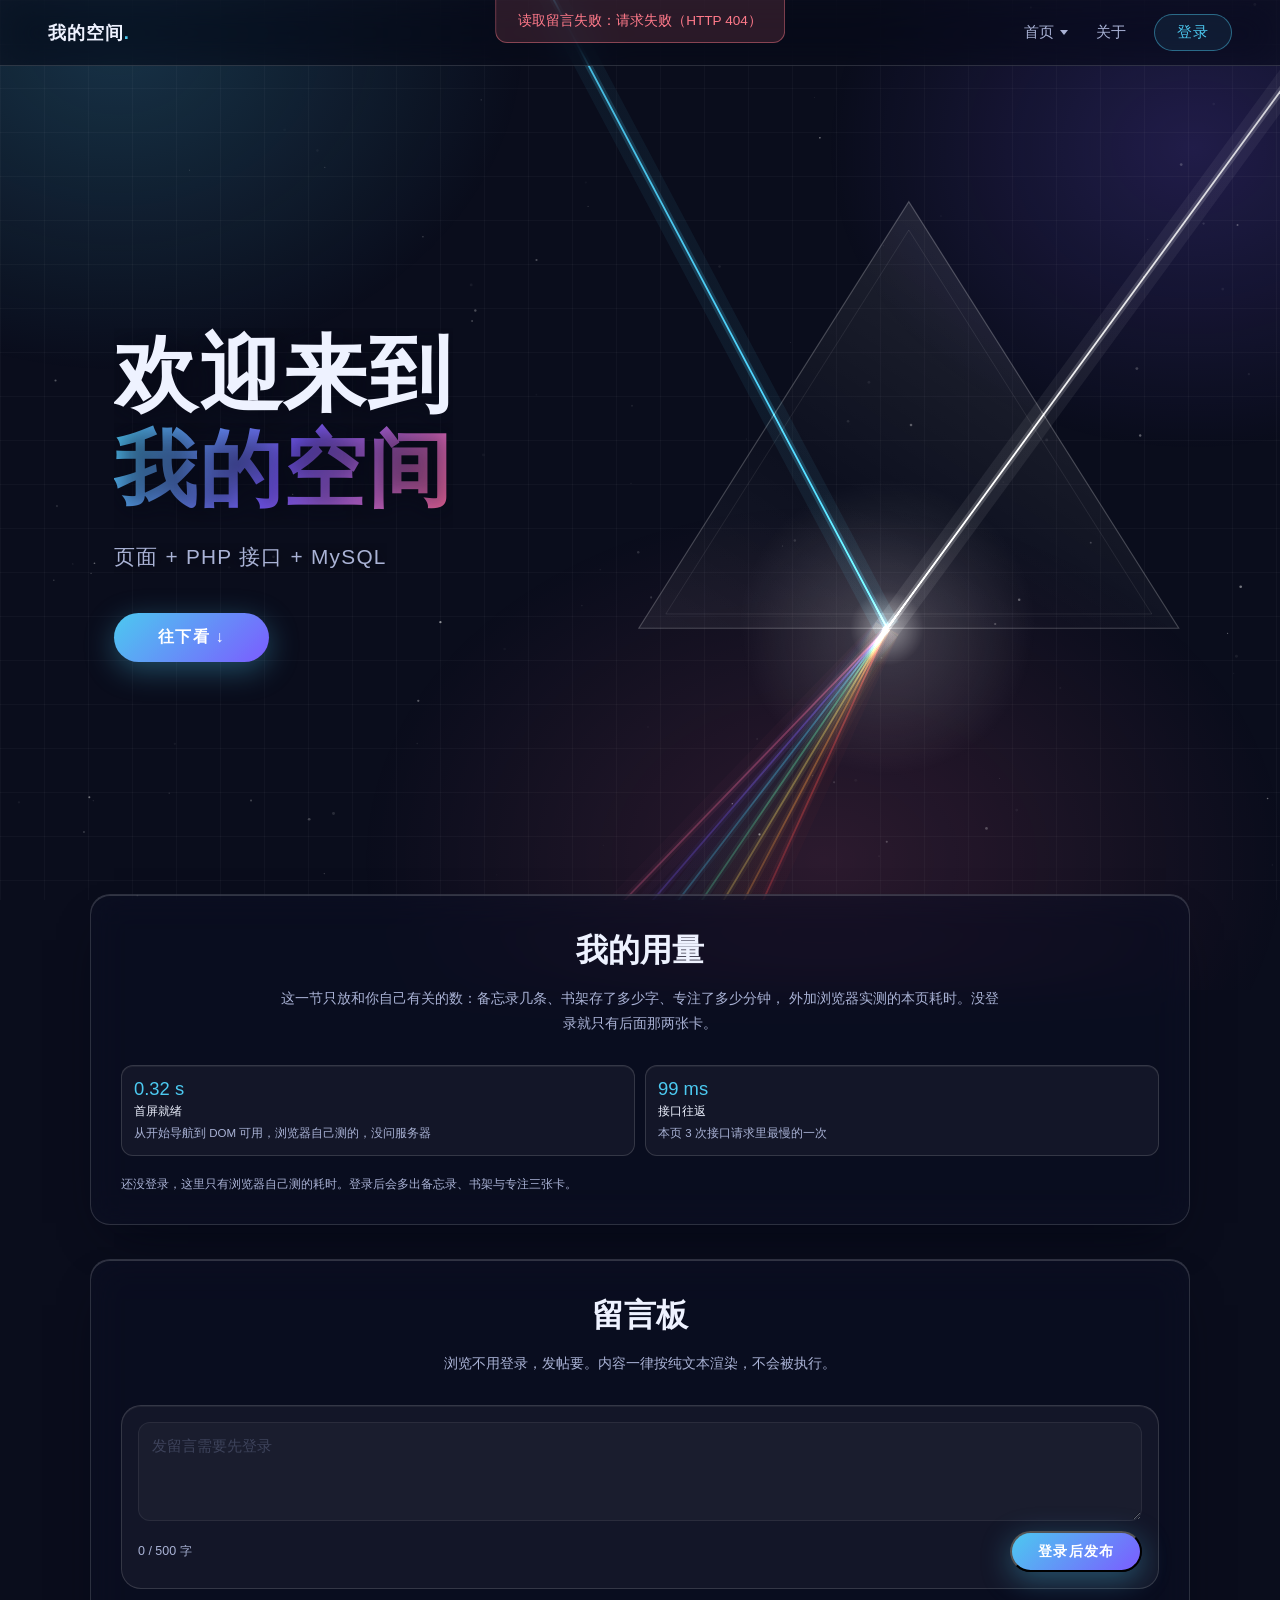
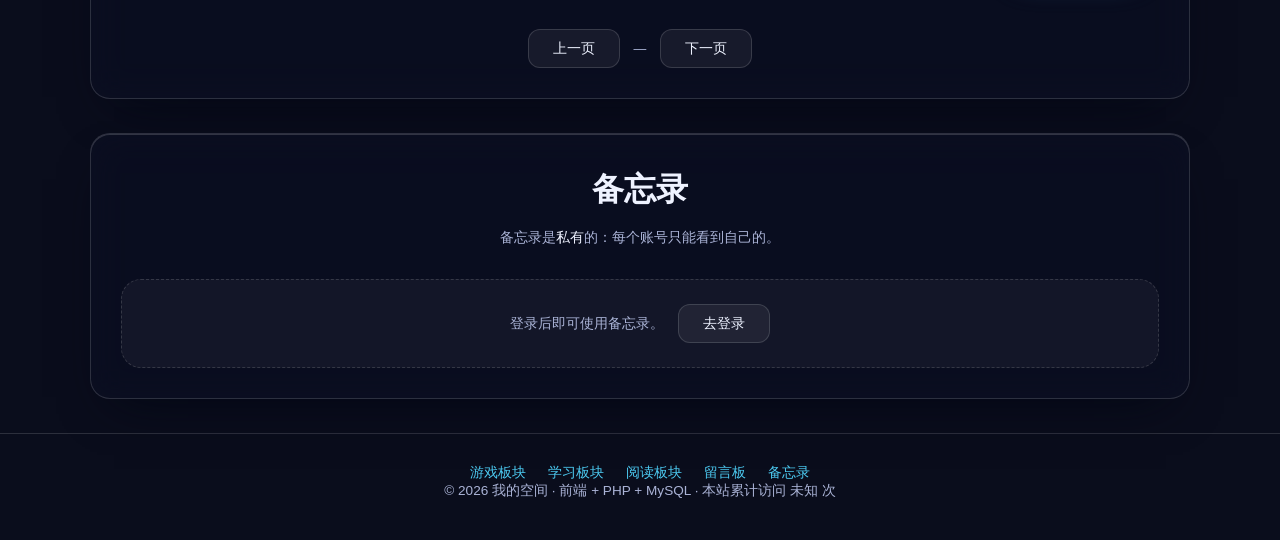
==== commit bf170fcf: "add memos, games, study, novels, pwa and a per-user usage panel Everything after the initial auth bu" ====
--- a/public/index.html
+++ b/public/index.html
@@ -4,34 +4,33 @@
   <meta charset="UTF-8"><!-- 字符编码为 UTF-8，保证中文正常显示不乱码 -->
   <meta name="viewport" content="width=device-width, initial-scale=1.0"><!-- 视口设置：页面宽度等于设备屏幕宽度、初始缩放为 1，这是手机适配的关键 -->
   <title>我的空间 · 全栈示例</title><!-- 浏览器标签页上显示的标题文字（可随意修改） -->
+  <!-- PWA 三件套的地址都写绝对路径：安装之后应用是从站点根启动的 -->
+  <link rel="manifest" href="/manifest.webmanifest"><!-- 应用清单：名字、图标、启动地址 -->
+  <link rel="icon" href="/assets/img/icon-192.png"><!-- 标签页小图标 -->
+  <link rel="apple-touch-icon" href="/assets/img/icon-192.png"><!-- iOS「添加到主屏幕」用的图标 -->
+  <meta name="theme-color" content="#0a0d1c"><!-- 手机状态栏 / 应用窗口的底色，和页面背景一致 -->
   <!-- 按全栈项目的惯例，样式与脚本从页面里拆了出去：
        public/assets/css/style.css 对应原来的 <style>，public/assets/js/app.js 对应原来的 <script> -->
   <link rel="stylesheet" href="assets/css/style.css">
 </head>
 
-<body class="lock"><!-- 页面加载时先锁定滚动，欢迎页结束后由 JS 移除 lock 类 -->
-
-  <!-- 若浏览器禁用了 JavaScript，直接隐藏欢迎页，保证主页面可见 -->
-  <noscript><style>#welcome-screen{display:none}body.lock{overflow:auto}</style></noscript>
+<body>
+
+  <!-- 背景那一层：两束光穿过玻璃三棱镜，加一片缓慢漂移的星点。
+       纯装饰，所以 aria-hidden + pointer-events:none，画法和降级见 assets/js/fx.js -->
+  <canvas id="fx" aria-hidden="true"></canvas>
+
+  <!-- 若浏览器禁用了 JavaScript：首屏那几行是关键帧动画，不依赖脚本、照样会升起来；
+       只有下面各区块的「滚进视口才入场」需要 JS 挂 is-in，这里给它一个静态终态。 -->
+  <noscript><style>
+    [data-reveal]{opacity:1;transform:none}
+  </style></noscript>
 
   <!-- 顶部提示条：默认隐藏，只有后端连不上或接口报错时由 JS 填内容并显示 -->
   <div class="top-alert hidden" id="top-alert" role="alert"></div>
 
   <!-- ============================================================
-       全屏欢迎页：中央“欢迎回来”打字机 + 闪烁光标
-       ============================================================ -->
-  <div id="welcome-screen"><!-- 覆盖全屏的欢迎层，层级最高 -->
-    <div class="welcome-orb orb-1"></div><!-- 背景光斑 1（装饰，可删除） -->
-    <div class="welcome-orb orb-2"></div><!-- 背景光斑 2（装饰，可删除） -->
-    <div class="welcome-text-wrapper"><!-- 包住文字与光标，保持同行居中 -->
-      <span class="welcome-text" id="welcome-text"></span><!-- 打字机文字由 JS 逐字填入 -->
-      <span class="cursor" id="cursor"></span><!-- 闪烁光标，跟在文字后面 -->
-    </div>
-    <p class="enter-hint" id="enter-hint">— 点击任意位置进入 —</p><!-- 仅在关闭“自动进入”时显示 -->
-  </div>
-
-  <!-- ============================================================
-       主页面：欢迎页淡出后展现的内容
+       主页面
        ============================================================ -->
   <div id="main-page">
 
@@ -40,54 +39,186 @@
       <div class="logo">我的空间<span class="logo-dot">.</span></div><!-- 左上角站点名，可改成你的名字 -->
       <div class="nav-right"><!-- 右侧区域：导航链接 + 登录状态 -->
         <ul class="nav-links"><!-- 导航链接 -->
-          <li><a href="#home">首页</a></li><!-- 导航项 1：点击平滑滚动到首屏 -->
-          <li><a href="#cards">功能</a></li><!-- 导航项 2：点击滚动到卡片区域 -->
-          <li><a href="#about">关于</a></li><!-- 导航项 3：占位，可改成任意链接 -->
+          <!-- 「首页」是个下拉菜单：点它（桌面端鼠标悬停也行）会动画展开
+               游戏 / 学习 / 阅读 / 留言板 / 备忘录 五个子项，点哪个去哪个。
+               子项各自带真实地址——游戏、学习与阅读是二级页面（整页跳转），
+               留言板与备忘录是页面内的锚点（平滑滚动过去）。 -->
+          <li class="nav-dropdown" id="nav-home-item">
+            <button class="nav-drop-trigger" id="nav-home-trigger" type="button"
+                    aria-haspopup="true" aria-expanded="false" aria-controls="nav-home-submenu">
+              首页<span class="nav-caret" aria-hidden="true"></span><!-- 小三角，展开时会转 180° -->
+            </button>
+            <ul class="nav-submenu" id="nav-home-submenu">
+              <li><a href="/games">游戏</a></li><!-- 二级页面 -->
+              <li><a href="/study">学习</a></li><!-- 二级页面：番茄钟 -->
+              <li><a href="/read">阅读</a></li><!-- 二级页面：选一个 txt 自动分章 -->
+              <li><a href="#messages">留言板</a></li><!-- 页内锚点 -->
+              <li><a href="#memos">备忘录</a></li><!-- 页内锚点 -->
+            </ul>
+          </li>
+          <li><a href="#about">关于</a></li><!-- 锚点：滚动到页脚 -->
         </ul>
-        <div class="nav-actions"><!-- “关于”右侧的操作区：未登录显示登录按钮，已登录显示用户胶囊 -->
+        <div class="nav-actions"><!-- 右侧操作区：未登录显示登录按钮，已登录显示用户胶囊 -->
           <button class="login-btn" id="nav-login" type="button">登录</button><!-- 登录入口：点击弹出登录/注册弹窗 -->
+          <button class="login-btn hidden" id="nav-system" type="button">系统状态</button><!-- 资源监控入口：默认隐藏，管理员才显示 -->
           <button class="login-btn hidden" id="nav-admin" type="button">后台</button><!-- 管理入口：默认隐藏，/api/me 返回 role=admin 时才由 JS 显示 -->
-          <div class="user-chip hidden" id="nav-user"><!-- 已登录时显示：用户名 + 退出 -->
+          <div class="user-chip hidden" id="nav-user"><!-- 已登录时显示：用户名 + 个人中心 + 退出 -->
             <span id="nav-username">你好</span><!-- JS 会自动填入“你好，用户名” -->
+            <button class="logout-btn" id="nav-account" type="button">个人中心</button><!-- 打开个人中心：看资料、改密码、重发验证邮件 -->
             <button class="logout-btn" id="nav-logout" type="button">退出</button><!-- 点击退出登录 -->
           </div>
         </div>
       </div>
     </nav>
 
-    <!-- 首屏主视觉区：徽章 + 大标题 + 副标题 + 按钮（简洁首页区域） -->
+    <!-- 邮箱未验证时的提醒条：默认隐藏，/api/me 返回 email 且 emailVerified=false 时由 JS 显示 -->
+    <div class="verify-bar hidden" id="verify-bar" role="status">
+      <span id="verify-text">你的邮箱还没有验证。</span><!-- 文案由 JS 填入，带上具体邮箱 -->
+      <button class="btn-mini" id="verify-resend" type="button">重新发送验证邮件</button>
+    </div>
+
+    <!-- 首屏主视觉：三行文字各自从遮罩下面升起来（.mask-line 的动画见 style.css 第 3 部分），
+         背景那束光由 assets/js/fx.js 画在 #fx 上。文字只留标题和一句副标题。 -->
     <header class="hero" id="home"><!-- 页面首屏 -->
-      <span class="hero-badge reveal">✦ 全栈版：页面 + PHP 接口 + MySQL</span><!-- 顶部小徽章：文字可随意修改 -->
-      <h1 class="reveal delay-1">欢迎来到<span class="gradient-text">我的空间</span></h1><!-- 大标题：渐变部分换成你想强调的词 -->
-      <p class="subtitle reveal delay-2">这是一个真正跑得起来的全栈起始模板：暗色主题与玻璃拟态留在前端，账号、密码、登录状态和访问计数全部交给后端接口与 MySQL 保存。想改配色，改 assets/css/style.css 顶部的变量即可。</p><!-- 副标题说明文字 -->
-      <a class="btn-primary reveal delay-3" href="#cards">开始探索 ↓</a><!-- 主按钮：当前是滚动到卡片区，可改成任意链接 -->
+      <h1 class="hero-title"><!-- 大标题：每行一个 .mask，行内的渐变词换成你想强调的字 -->
+        <span class="mask"><span class="mask-line">欢迎来到</span></span>
+        <span class="mask"><span class="mask-line gradient-text" style="--d:.1s">我的空间</span></span>
+      </h1>
+      <p class="hero-sub"><!-- 副标题：技术栈一句话 -->
+        <span class="mask"><span class="mask-line" style="--d:.22s">页面 + PHP 接口 + MySQL</span></span>
+      </p>
+      <!-- 主按钮：滚动到下面第一个内容板块。上升动画挂在外层 div 上而不是按钮本身——
+           挂在按钮上会和它悬停时那点上浮打架（动画优先于过渡），
+           也不能套 .mask，.mask 的 overflow:hidden 会把按钮的光晕投影裁掉 -->
+      <div class="rise" style="--d:.34s">
+        <a class="btn-primary" href="#messages">往下看 ↓</a>
+      </div>
     </header>
 
-    <!-- 示例卡片区域：想加卡片就复制一个 <div class="card">；不需要可整段删除 -->
-    <section class="cards-section" id="cards"><!-- 卡片区域（id 用于锚点跳转） -->
-      <h2 class="reveal">这一版由三层组成</h2><!-- 区域标题 -->
-      <div class="cards-grid"><!-- 卡片网格 -->
-        <div class="card reveal"><!-- 卡片 1：前端 -->
-          <div class="card-icon">🎨</div><!-- 卡片图标（emoji，可换成图片） -->
-          <h3>前端页面</h3><!-- 卡片标题 -->
-          <p>public/ 目录下的静态页面，只负责展示与交互；所有数据都通过 fetch 调 /api/* 获取，不再存在浏览器里。</p><!-- 卡片正文 -->
-        </div>
-        <div class="card reveal delay-1"><!-- 卡片 2：后端 -->
-          <div class="card-icon">🖥️</div><!-- 卡片图标 -->
-          <h3>后端接口</h3><!-- 卡片标题 -->
-          <p>PHP 写的注册、登录、退出与后台接口；密码用 bcrypt 加盐哈希保存，登录状态靠服务端会话表校验。</p><!-- 卡片正文 -->
-        </div>
-        <div class="card reveal delay-2"><!-- 卡片 3：数据库 -->
-          <div class="card-icon">🗄️</div><!-- 卡片图标 -->
-          <h3>MySQL 数据库</h3><!-- 卡片标题 -->
-          <p>users / sessions / visits 三张表，全部用预处理参数写入；换电脑、换浏览器看到的都是同一份数据。</p><!-- 卡片正文 -->
+    <!-- ============================================================
+         我的用量：所有人可见，但里面只有「属于你这个账号」的数。
+         备忘录那条统计从首页本来就要发的 GET /api/memos 里顺手取，
+         书架与专注各发一次按账号的 GET，耗时由浏览器自己的 Performance API 算——
+         不给游客发任何请求。服务器的内存 / 磁盘 / MySQL 那些是整台机器共用的一份，
+         对谁都一样，不叫「自己的性能」，所以仍在下面那一节，只有管理员看得到。
+         ============================================================ -->
+    <section class="board-section" id="usage">
+      <h2 data-reveal>我的用量</h2>
+      <p class="section-hint" data-reveal>
+        这一节只放和你自己有关的数：备忘录几条、书架存了多少字、专注了多少分钟，
+        外加浏览器实测的本页耗时。没登录就只有后面那两张卡。
+      </p>
+
+      <div class="sys-grid" id="usage-cards" data-reveal><!-- 用量卡片，由 JS 填入 --></div>
+
+      <div class="monitor-foot" data-reveal>
+        <span class="sys-note" id="usage-note">正在读取…</span>
+        <div class="monitor-actions">
+          <button class="btn-mini" id="usage-refresh" type="button">重新读取</button>
         </div>
       </div>
     </section>
 
-    <!-- 页脚：版权信息 -->
+    <!-- ============================================================
+         运行状态：管理员专属的资源概览（游客和普通账号看不到这一节）
+         数据同样是 GET /api/admin/system，这里只挑几个常看的指标，
+         完整图表与诊断结论点「查看完整面板」看下面的 #system-modal。
+         ============================================================ -->
+    <section class="board-section hidden" id="monitor">
+      <h2 data-reveal>运行状态</h2>
+      <p class="section-hint" data-reveal>
+        数字全部由 PHP 与 MySQL 自己报出，没有读操作系统、也没有借助任何插件。
+      </p>
+
+      <div class="sys-grid" id="home-metrics" data-reveal><!-- 关键指标卡片，由 JS 填入 --></div>
+      <div class="sys-chart" id="home-trend" data-reveal><!-- 趋势折线由 JS 生成 --></div>
+
+      <div class="monitor-foot" data-reveal>
+        <span class="sys-note" id="home-monitor-at">正在采集…</span>
+        <div class="monitor-actions">
+          <button class="btn-mini" id="home-monitor-refresh" type="button">重新采集</button>
+          <button class="btn-mini" id="home-monitor-detail" type="button">查看完整面板</button>
+        </div>
+      </div>
+    </section>
+
+    <!-- ============================================================
+         留言板：读公开（游客也能看），发帖需要登录
+         ============================================================ -->
+    <section class="board-section" id="messages">
+      <h2 data-reveal>留言板</h2>
+      <p class="section-hint" data-reveal>
+        浏览不用登录，发帖要。内容一律按纯文本渲染，不会被执行。
+      </p>
+
+      <div class="composer" data-reveal>
+        <textarea class="composer-input" id="msg-input" rows="3" maxlength="500"
+                  placeholder="说点什么…"></textarea>
+        <div class="composer-foot">
+          <span class="composer-meta" id="msg-meta">—</span>
+          <button class="btn-primary composer-submit" id="msg-submit" type="button">发布留言</button>
+        </div>
+      </div>
+      <p class="modal-msg" id="msg-tip"></p>
+
+      <ul class="msg-list" id="msg-list" data-reveal><!-- 留言条目由 JS 生成 --></ul>
+      <div class="pager" data-reveal>
+        <button class="btn-mini" id="msg-prev" type="button">上一页</button>
+        <span id="msg-page-info">—</span>
+        <button class="btn-mini" id="msg-next" type="button">下一页</button>
+      </div>
+    </section>
+
+    <!-- ============================================================
+         备忘录：私有数据，必须登录才可用
+         ============================================================ -->
+    <section class="board-section" id="memos">
+      <h2 data-reveal>备忘录</h2>
+      <p class="section-hint" data-reveal>
+        备忘录是<strong>私有</strong>的：每个账号只能看到自己的。
+      </p>
+
+      <!-- 未登录时显示这段，登录后整块换成下面的内容 -->
+      <div class="memo-gate" id="memo-gate" data-reveal>
+        <span id="memo-gate-text">登录后即可使用备忘录。</span>
+        <button class="btn-mini" id="memo-gate-login" type="button">去登录</button>
+      </div>
+
+      <div class="memo-body hidden" id="memo-body" data-reveal>
+        <div class="composer">
+          <input class="composer-input composer-title" id="memo-title" maxlength="80"
+                 placeholder="标题（必填，最多 80 字）" autocomplete="off">
+          <textarea class="composer-input" id="memo-text" rows="2" maxlength="2000"
+                    placeholder="正文（可留空，最多 2000 字）"></textarea>
+          <div class="composer-foot">
+            <span class="composer-meta" id="memo-meta">—</span>
+            <button class="btn-primary composer-submit" id="memo-submit" type="button">添加备忘录</button>
+          </div>
+        </div>
+        <p class="modal-msg" id="memo-tip"></p>
+
+        <div class="memo-filters">
+          <button class="chip active" id="memo-filter-all" type="button">全部</button>
+          <button class="chip" id="memo-filter-open" type="button">未完成</button>
+          <button class="chip" id="memo-filter-done" type="button">已完成</button>
+          <span class="memo-stats" id="memo-stats">—</span>
+        </div>
+
+        <ul class="memo-list" id="memo-list"><!-- 备忘录条目由 JS 生成 --></ul>
+      </div>
+    </section>
+
+    <!-- 页脚：站点链接 + 版权信息 -->
     <footer class="footer" id="about"><!-- 页脚区域 -->
-      © 2026 我的空间 · 前端 + PHP + MySQL · 本站累计访问 <span id="visit-count">—</span> 次<!-- 版权文字 + 访问计数（数值由后端从 visits 表统计，所有人共享） -->
+      <!-- 这几个入口是为手机留的：窄屏下 .nav-links 整块隐藏，页脚是唯一始终可见的导航区 -->
+      <p class="footer-links">
+        <a href="/games">游戏板块</a>
+        <a href="/study">学习板块</a>
+        <a href="/read">阅读板块</a>
+        <a href="#messages">留言板</a>
+        <a href="#memos">备忘录</a>
+      </p>
+      <p>© 2026 我的空间 · 前端 + PHP + MySQL · 本站累计访问 <span id="visit-count">—</span> 次</p><!-- 版权文字 + 访问计数（数值由后端从 visits 表统计，所有人共享） -->
     </footer>
   </div>
 
@@ -103,10 +234,78 @@
         <button class="modal-tab" id="tab-register" type="button">注册</button><!-- 注册标签 -->
       </div>
       <input class="modal-input" id="input-username" placeholder="用户名（2~20 个字符）" autocomplete="username"><!-- 用户名输入框 -->
-      <input class="modal-input" id="input-password" type="password" placeholder="密码（至少 6 位）" autocomplete="current-password"><!-- 密码输入框（输入内容显示为圆点） -->
+      <input class="modal-input hidden" id="input-email" type="email" placeholder="邮箱（选填，用于验证与找回密码）" autocomplete="email"><!-- 邮箱输入框：默认隐藏，切到注册模式才显示 -->
+      <input class="modal-input" id="input-password" type="password" placeholder="密码（至少 6 位，不能是纯数字）" autocomplete="current-password"><!-- 密码输入框（输入内容显示为圆点） -->
       <input class="modal-input hidden" id="input-confirm" type="password" placeholder="确认密码" autocomplete="new-password"><!-- 确认密码框，仅注册模式显示 -->
       <p class="modal-msg" id="modal-msg"></p><!-- 提示文字：错误红色 / 成功绿色 -->
       <button class="btn-primary modal-submit" id="modal-submit" type="button">登 录</button><!-- 提交按钮：随模式执行登录或注册 -->
+      <p class="modal-foot"><!-- 弹窗底部的小链接行 -->
+        <button class="link-btn" id="go-forgot" type="button">忘记密码？</button><!-- 打开找回密码弹窗 -->
+      </p>
+    </div>
+  </div>
+
+  <!-- ============================================================
+       个人中心：查看资料、修改密码、重发验证邮件
+       ============================================================ -->
+  <div class="modal-overlay" id="account-modal">
+    <div class="modal-card wide">
+      <button class="modal-close" id="account-close" type="button">✕</button><!-- 右上角关闭 -->
+      <h3 class="modal-title">个人中心</h3>
+      <dl class="account-info"><!-- 资料列表：数值全部由 JS 从 /api/me 填入 -->
+        <dt>用户名</dt><dd id="acc-username">—</dd>
+        <dt>角色</dt><dd id="acc-role">—</dd>
+        <dt>邮箱</dt><dd id="acc-email">—</dd>
+        <dt>邮箱状态</dt><dd id="acc-email-state">—</dd>
+        <dt>注册时间</dt><dd id="acc-created">—</dd>
+      </dl>
+      <hr class="modal-divider"><!-- 分隔线：上面是只读资料，下面是可操作的表单 -->
+      <h4 class="form-title">修改密码</h4>
+      <div class="form-row"><!-- 当前密码 -->
+        <label for="pwd-current">当前密码</label>
+        <input class="modal-input" id="pwd-current" type="password" autocomplete="current-password" placeholder="证明是你本人">
+      </div>
+      <div class="form-row"><!-- 新密码 -->
+        <label for="pwd-new">新密码</label>
+        <input class="modal-input" id="pwd-new" type="password" autocomplete="new-password" placeholder="至少 6 位，不能是纯数字">
+      </div>
+      <div class="form-row"><!-- 确认新密码 -->
+        <label for="pwd-confirm">确认新密码</label>
+        <input class="modal-input" id="pwd-confirm" type="password" autocomplete="new-password" placeholder="再输入一次">
+      </div>
+      <p class="form-hint">改完密码后，其它设备上的登录会被立即踢下线，本设备保持登录。</p>
+      <p class="modal-msg" id="pwd-msg"></p><!-- 改密的结果提示 -->
+      <button class="btn-primary modal-submit" id="pwd-submit" type="button">修改密码</button>
+    </div>
+  </div>
+
+  <!-- ============================================================
+       找回密码：输入邮箱，后端把重置链接发到邮箱里
+       ============================================================ -->
+  <div class="modal-overlay" id="forgot-modal">
+    <div class="modal-card">
+      <button class="modal-close" id="forgot-close" type="button">✕</button>
+      <h3 class="modal-title">找回密码</h3>
+      <p class="form-hint">填写注册时用的邮箱，我们会把重置链接发过去。链接 30 分钟内有效，且只能用一次。</p>
+      <input class="modal-input" id="forgot-email" type="email" placeholder="你的邮箱" autocomplete="email">
+      <p class="modal-msg" id="forgot-msg"></p>
+      <button class="btn-primary modal-submit" id="forgot-submit" type="button">发送重置链接</button>
+      <p class="modal-foot"><button class="link-btn" id="back-login" type="button">返回登录</button></p>
+    </div>
+  </div>
+
+  <!-- ============================================================
+       重置密码：从邮件链接进来（地址带 ?reset=令牌）时自动弹出
+       ============================================================ -->
+  <div class="modal-overlay" id="reset-modal">
+    <div class="modal-card">
+      <button class="modal-close" id="reset-close" type="button">✕</button>
+      <h3 class="modal-title">设置新密码</h3>
+      <p class="form-hint">链接只对本次重置有效。设置成功后，所有设备都需要用新密码重新登录。</p>
+      <input class="modal-input" id="reset-password" type="password" autocomplete="new-password" placeholder="新密码（至少 6 位）">
+      <input class="modal-input" id="reset-confirm" type="password" autocomplete="new-password" placeholder="确认新密码">
+      <p class="modal-msg" id="reset-msg"></p>
+      <button class="btn-primary modal-submit" id="reset-submit" type="button">设置新密码</button>
     </div>
   </div>
 
@@ -117,19 +316,27 @@
     <div class="modal-card wide"><!-- 加 wide 类 → 比登录弹窗更宽 -->
       <button class="modal-close" id="admin-close" type="button">✕</button><!-- 右上角关闭 -->
       <h3 class="modal-title">后台管理</h3><!-- 面板标题 -->
-      <div class="admin-stats"><!-- 顶部三个统计格，数值由 JS 填入 -->
+      <div class="admin-stats"><!-- 顶部统计格，数值由 JS 填入 -->
         <div class="admin-stat"><b id="stat-visits">0</b><span>累计访问</span></div>
         <div class="admin-stat"><b id="stat-today">0</b><span>今日访问</span></div>
+        <div class="admin-stat"><b id="stat-uv">0</b><span>独立访客</span></div>
         <div class="admin-stat"><b id="stat-users">0</b><span>注册用户</span></div>
+        <div class="admin-stat"><b id="stat-online">0</b><span>当前在线</span></div>
+      </div>
+      <p class="admin-trend" id="admin-trend"></p><!-- 近 7 天访问趋势（PV / UV），由 JS 拼接 -->
+      <div class="admin-toolbar"><!-- 搜索栏：按用户名或邮箱过滤 -->
+        <input class="modal-input" id="admin-search" placeholder="按用户名或邮箱搜索…" autocomplete="off">
+        <button class="btn-mini" id="admin-search-btn" type="button">搜索</button>
+        <button class="btn-mini" id="admin-clear-btn" type="button">清空</button>
       </div>
       <div class="admin-scroll"><!-- 外层容器：窄屏时表格横向滚动，不撑破卡片 -->
         <table class="admin-table"><!-- 用户列表 -->
           <thead><!-- 表头 -->
             <tr>
-              <th>用户名</th><!-- 列 1 -->
+              <th>用户名</th><!-- 列 1（邮箱作为副行显示在同一个单元格里） -->
               <th>角色</th><!-- 列 2 -->
               <th>注册时间</th><!-- 列 3 -->
-              <th>最后登录</th><!-- 列 4 -->
+              <th>最后登录</th><!-- 列 4（改密时间作为副行显示） -->
               <th>登录次数</th><!-- 列 5 -->
               <th>操作</th><!-- 列 6 -->
             </tr>
@@ -137,17 +344,78 @@
           <tbody id="admin-user-rows"><!-- 数据行全部由 JS 生成 --></tbody>
         </table>
       </div>
-      <div class="admin-actions"><!-- 面板底部操作区 -->
-        <button class="btn-mini" id="admin-refresh" type="button">刷新</button><!-- 重新向后端要一份最新数据 -->
+      <div class="admin-paging"><!-- 分页控件 -->
+        <button class="btn-mini paging-left" id="admin-refresh" type="button">刷新</button><!-- 重新向后端要一份最新数据 -->
+        <button class="btn-mini" id="admin-prev" type="button">上一页</button>
+        <span id="admin-page-info">—</span><!-- 形如“第 1 / 3 页 · 共 12 人” -->
+        <button class="btn-mini" id="admin-next" type="button">下一页</button>
       </div>
       <p class="admin-hint"><!-- 一行说明，提醒这些数据来自真实数据库 -->
         数据来自 MySQL 的 <code>users</code> / <code>visits</code> 表；用户名一律按纯文本渲染，
         所以注册一个 <b>&lt;img src=x onerror=alert(1)&gt;</b> 这样的账号也不会执行脚本。
-      </p>
+        重置密码仅对普通用户开放，管理员要改自己的密码请用「个人中心 → 修改密码」。
+      </p>
+    </div>
+  </div>
+
+  <!-- ============================================================
+       后台的“重置用户密码”：从用户列表的操作列点进来
+       刻意做成独立弹窗而不是 window.prompt：prompt 会阻塞页面线程，
+       而且样式完全不受控。
+       ============================================================ -->
+  <div class="modal-overlay" id="admin-pwd-modal">
+    <div class="modal-card">
+      <button class="modal-close" id="admin-pwd-close" type="button">✕</button>
+      <h3 class="modal-title">重置密码</h3>
+      <p class="form-hint">正在为 <b id="admin-pwd-name">—</b> 设置新密码。提交后该用户在所有设备上的登录都会失效，需要他用新密码重新登录。</p>
+      <input class="modal-input" id="admin-pwd-input" type="password" autocomplete="new-password" placeholder="新密码（至少 6 位）">
+      <p class="modal-msg" id="admin-pwd-msg"></p>
+      <button class="btn-primary modal-submit" id="admin-pwd-submit" type="button">确认重置</button>
+    </div>
+  </div>
+
+  <!-- ============================================================
+       系统状态：资源监控与性能可视化（仅管理员）
+       所有图表都是手写内联 SVG，不引任何 CDN，因此离线可用、
+       也不会和 CSP 的 script-src 'self' 冲突。
+       ============================================================ -->
+  <div class="modal-overlay" id="system-modal">
+    <div class="modal-card wide">
+      <button class="modal-close" id="system-close" type="button">✕</button>
+      <h3 class="modal-title">系统状态</h3>
+      <p class="form-hint">
+        数据全部来自 PHP 与 MySQL 的原生能力（内存函数、磁盘函数、
+        <code>performance_schema</code>、<code>information_schema</code>），
+        不调用任何操作系统命令，也不需要额外安装扩展或插件。
+      </p>
+
+      <div class="sys-grid" id="sys-metrics"><!-- 关键数字卡片，由 JS 填入 --></div>
+
+      <h4 class="form-title">资源趋势</h4>
+      <div class="sys-chart" id="sys-chart"><!-- 折线图由 JS 生成 --></div>
+
+      <h4 class="form-title">MySQL 服务端内存分布</h4>
+      <div class="sys-bars" id="sys-mysql-mem"><!-- 条形图由 JS 生成 --></div>
+
+      <h4 class="form-title">各表占用空间</h4>
+      <div class="sys-bars" id="sys-tables"><!-- 条形图由 JS 生成 --></div>
+
+      <h4 class="form-title">诊断结论</h4>
+      <ul class="sys-verdict" id="sys-verdict"><!-- 结论由 JS 生成 --></ul>
+
+      <div class="admin-actions">
+        <button class="btn-mini" id="system-refresh" type="button">重新采集</button>
+      </div>
+      <p class="admin-hint" id="sys-collected-at">—</p>
     </div>
   </div>
 
   <!-- 所有数据都通过 /api/* 由后端提供：见 src/api.php 的接口清单 -->
+  <!-- core.js 提供 api()/el()/提示条等公共能力，必须在 app.js 之前加载。
+       fx.js 画背景光束、并负责下面各区块的滚动入场，它和前两个互不依赖，放最后只是顺手 -->
+  <script src="assets/js/core.js" defer></script>
   <script src="assets/js/app.js" defer></script>
+  <script src="assets/js/fx.js" defer></script>
+  <script src="/assets/js/pwa.js" defer></script>
 </body>
 </html>
--- a/public/assets/css/style.css
+++ b/public/assets/css/style.css
@@ -1,40 +1,47 @@
 /* ============================================================
-   web-one 样式表（从原来的单文件页面里拆出来，视觉部分完全没改）
+   web-one 样式表
 
    想调颜色 / 尺寸 / 动画时长，只需要改第 1 部分的 CSS 变量。
-   各部分顺序与原页面一致：
-     1 变量  2 全局重置  3 欢迎页  4 导航栏  5 首屏
-     6 卡片  7 页脚与入场动画  8 登录弹窗  9 后台面板
-    10 全栈版新增：后端状态提示、在线状态点
+   各部分顺序：
+     1 变量  2 全局重置  3 背景光束层与动画原语  4 导航栏  5 首屏
+     6 页脚与手机端适配  7 登录弹窗  8 后台面板
+     9 后端状态提示、在线状态点
+    10 个人中心 / 找回密码 / 后台搜索分页
+    11 留言板、备忘录、系统状态
+    12 游戏板块二级页面（/games）
+    13 学习板块二级页面（/study）
+    14 /games 里的小游戏：2048 与贪吃蛇
+    15 PWA 的「安装到桌面」入口
+    16 /games 里的物理沙盒（渐变标题 + 3D 翻面卡片 + 弹球画布）
+    17 小说阅读二级页面（/read）：书架、导入、阅读器与三种底色
    ============================================================ */
 
 /* ============================================================
    第 1 部分：全局 CSS 变量（想改颜色 / 尺寸 / 动画时长，改这里即可）
    ============================================================ */
 :root {/* :root 代表整个文档，在这里定义的变量全页面都可以使用 */
-  /* ---------- 欢迎页相关变量 ---------- */
-  --welcome-bg: #05070f;/* 欢迎页背景色（近黑的深蓝，营造暗色科技氛围） */
-  --welcome-text-color: #eaf6ff;/* 欢迎文字的基础颜色（冷白色） */
-  --welcome-glow-color: #4cc9f0;/* 欢迎文字的发光颜色（霓虹青蓝色） */
-  --welcome-glow-strength: 16px;/* 发光强度：光晕模糊半径，数值越大光晕越大 */
-  --welcome-font-size: clamp(2.6rem, 9vw, 6rem);/* 欢迎文字字号：最小 2.6rem / 理想值 9% 屏宽 / 最大 6rem，自动适配手机和电脑 */
-  --welcome-font-weight: 700;/* 欢迎文字粗细（700 为加粗） */
-  --cursor-width: 4px;/* 闪烁光标的宽度 */
-  --cursor-height: 0.9em;/* 光标高度（em 单位会随字号一起缩放） */
-  --cursor-color: #4cc9f0;/* 光标颜色 */
-  --cursor-blink-speed: 0.8s;/* 光标闪烁一个周期的时长，数值越小闪得越快 */
-  --welcome-fade-duration: 0.9s;/* 欢迎页整体淡出（进入主页面）的动画时长 */
-
   /* ---------- 主页面相关变量 ---------- */
   --main-bg: #0a0d1c;/* 主页面背景基础色（深蓝黑） */
   --accent-1: #4cc9f0;/* 主强调色：青蓝（用于渐变、按钮、发光） */
   --accent-2: #7b5cff;/* 次强调色：紫色（与青蓝搭配出科技感渐变） */
   --accent-3: #ff6b9d;/* 点缀色：粉色（让渐变层次更丰富） */
   --text-main: #eef2ff;/* 主文字颜色（亮白微蓝） */
-  --text-sub: #98a2c8;/* 副文字颜色（灰蓝色，用于弱化的说明文字） */
+  --text-sub: #aab3d6;/* 副文字颜色（灰蓝色，用于弱化的说明文字）；压在毛玻璃上仍要读得清，所以比主色只降一档 */
   --glass-bg: rgba(255, 255, 255, 0.06);/* 玻璃拟态背景：6% 透明度的白色 */
   --glass-border: rgba(255, 255, 255, 0.14);/* 玻璃拟态边框：14% 透明度的白色 */
-  --glass-blur: 16px;/* 玻璃拟态的背景模糊强度（毛玻璃效果的核心） */
+  --glass-blur: 18px;/* 玻璃拟态的背景模糊强度（毛玻璃效果的核心） */
+  /* ---------- 毛玻璃面板的四件套 ----------
+     磨砂要看得出来，靠的是「背后有东西可折」+「边缘有一道高光」+「下面有一点投影」，
+     单靠一个半透明白色只会糊成一块脏斑。所以：
+       --aurora-*   背景最底下那层彩色光晕，给模糊提供可折射的内容
+       --panel-bg   面板自己的暗色玻璃底（暗底才能保证正文对比度）
+       --glass-edge 面板上沿那 1px 高光
+       --glass-shadow 面板落在背景上的软投影 */
+  --glass-blur-fx: blur(var(--glass-blur)) saturate(1.55) brightness(0.62);/* saturate 让透上来的光斑保持鲜艳，brightness 把穿玻璃的光压回去——光束芯是纯白的，不压就会把正文冲到 2.5:1 读不清 */
+  --panel-bg: rgba(14, 18, 40, 0.5);
+  --panel-fill: rgba(255, 255, 255, 0.045);/* 面板里嵌套的小卡片：只用薄薄一层，不再叠模糊 */
+  --glass-edge: inset 0 1px 0 rgba(255, 255, 255, 0.16);
+  --glass-shadow: 0 22px 48px -24px rgba(2, 5, 18, 0.9);
   --radius-lg: 20px;/* 大圆角（用于卡片） */
   --radius-sm: 12px;/* 小圆角（用于按钮、徽章） */
   --content-width: 1100px;/* 主内容区最大宽度，超宽屏幕时两侧留白 */
@@ -58,111 +65,124 @@
   min-height: 100vh;/* 页面至少占满一屏高度 */
   overflow-x: hidden;/* 隐藏横向滚动条，防止装饰元素把页面撑宽 */
 }
-body.lock {/* JS 会在欢迎页播放期间给 body 加上 lock 类 */
-  overflow: hidden;/* 锁定滚动，避免欢迎页期间背景里的主页面被滚动 */
-}
 /* 主页面背景装饰：一层极淡的网格线，增强科技感 */
 body::before {/* ::before 伪元素，在 body 内容前插入一个装饰层 */
   content: "";/* 伪元素必须写 content 才会显示，空字符串即可 */
   position: fixed;/* 固定定位：滚动页面时网格保持不动 */
   inset: 0;/* 同时设置上/右/下/左为 0，铺满整个屏幕 */
-  z-index: -1;/* 层级设为 -1，沉到所有内容的下方 */
+  z-index: -2;/* 层级设为 -2，沉到所有内容和光束的下方 */
   background-image: linear-gradient(rgba(255,255,255,0.03) 1px, transparent 1px), linear-gradient(90deg, rgba(255,255,255,0.03) 1px, transparent 1px);/* 两个方向的 1px 细线叠加成网格 */
   background-size: 44px 44px;/* 每个网格单元 44px 见方 */
   pointer-events: none;/* 让装饰层不拦截鼠标点击 */
 }
+/* 最底下那层彩色光晕（aurora）：毛玻璃要"毛"得出来，背后必须先有内容可折。
+   纯 CSS 径向渐变，不动画、不吃 GPU 合成，所以 /games 这类没有 #fx 光束的页面也有底可用。 */
+body::after {
+  content: "";
+  position: fixed;
+  inset: -10%;/* 往外扩一点，避免渐变边缘在屏幕边上留出一道可见的弧 */
+  z-index: -3;/* 沉到网格（-2）和光束（-1）下面，是全页面最底的一层颜色 */
+  background-image:
+    radial-gradient(38% 44% at 16% 12%, rgba(76, 201, 240, 0.20), transparent 70%),
+    radial-gradient(34% 40% at 86% 22%, rgba(123, 92, 255, 0.20), transparent 70%),
+    radial-gradient(42% 46% at 62% 88%, rgba(255, 107, 157, 0.14), transparent 72%);
+  pointer-events: none;
+}
+/* 不支持 backdrop-filter 的老浏览器：模糊没了，半透明底就会让文字压在乱背景上读不清，
+   所以这里把面板和玻璃卡片统一换成接近实色的深底。 */
+@supports not ((backdrop-filter: blur(1px)) or (-webkit-backdrop-filter: blur(1px))) {
+  :root {
+    --panel-bg: rgba(14, 18, 40, 0.92);
+    --glass-bg: rgba(20, 25, 50, 0.9);
+  }
+}
 
 /* ============================================================
-   第 3 部分：全屏欢迎页（打字机 + 闪烁光标 + 发光 + 淡出）
+   第 3 部分：背景光束层 + 入场动画原语
+   首屏用「遮罩上升」的关键帧（页面一打开自己就跑，不需要谁来触发），
+   下面各区块用「滚进视口才入场」（fx.js 里的 IntersectionObserver 挂 is-in）。
    ============================================================ */
-#welcome-screen {
-  position: fixed;/* 固定定位，相对于浏览器窗口 */
-  inset: 0;/* 铺满整个屏幕 */
-  z-index: 9999;/* 层级最高，盖住下方的主页面 */
-  display: flex;/* 弹性布局 */
-  align-items: center;/* 子元素垂直居中 */
-  justify-content: center;/* 子元素水平居中 */
-  background: radial-gradient(ellipse at 50% 40%, #0b1026 0%, var(--welcome-bg) 65%);/* 径向渐变背景：中心稍亮、四周更深 */
-  transition: opacity var(--welcome-fade-duration) ease;/* 淡出动画：只过渡透明度，时长由变量控制 */
-}
-#welcome-screen.hide {/* JS 在合适时机加上 hide 类，触发整体淡出 */
-  opacity: 0;/* 变为完全透明 */
-  pointer-events: none;/* 淡出过程中不再响应鼠标，防止误点 */
-}
-/* 欢迎页的两团模糊光斑：缓慢浮动，增加氛围（不需要可直接删除对应 div） */
-.welcome-orb {
-  position: absolute;/* 在欢迎页内绝对定位，不占据排版位置 */
-  width: 40vmin;/* 宽度为视口短边的 40%，随屏幕大小自适应 */
-  height: 40vmin;/* 高度同上 */
-  border-radius: 50%;/* 变成正圆形 */
-  filter: blur(90px);/* 强高斯模糊，把色块变成柔光 */
-  opacity: 0.35;/* 降低不透明度，作为背景点缀 */
-  pointer-events: none;/* 不拦截鼠标事件 */
-}
-.welcome-orb.orb-1 {/* 第一团光斑：青蓝色，偏左上 */
-  background: var(--accent-1);/* 光斑颜色 */
-  top: 8%;/* 距离欢迎页顶部 8% */
-  left: 12%;/* 距离左侧 12% */
-  animation: orb-float 9s ease-in-out infinite alternate;/* 无限往返浮动，9 秒一个周期 */
-}
-.welcome-orb.orb-2 {/* 第二团光斑：紫色，偏右下 */
-  background: var(--accent-2);/* 光斑颜色 */
-  bottom: 10%;/* 距离底部 10% */
-  right: 12%;/* 距离右侧 12% */
-  animation: orb-float 11s ease-in-out infinite alternate-reverse;/* 反向往返，与第一团错开节奏 */
-}
-@keyframes orb-float {/* 定义光斑浮动动画的关键帧 */
-  from { transform: translate(0, 0) scale(1); }/* 起始状态：原位、原始大小 */
-  to { transform: translate(40px, -30px) scale(1.15); }/* 结束状态：向右上飘移并放大 15% */
-}
-.welcome-text-wrapper {/* 包住文字和光标，让它们排成一行 */
-  display: flex;/* 弹性布局：子元素横向排列 */
-  align-items: center;/* 垂直方向居中对齐 */
-  min-height: 1.3em;/* 预留一行文字的高度，防止打字从无到有时布局抖动 */
-}
-.welcome-text {
-  font-size: var(--welcome-font-size);/* 字号使用变量控制 */
-  font-weight: var(--welcome-font-weight);/* 文字粗细使用变量控制 */
-  color: var(--welcome-text-color);/* 文字颜色 */
-  letter-spacing: 0.12em;/* 字间距稍大，中文大标题更有气势 */
-  white-space: nowrap;/* 禁止换行，保证标题一行放下 */
-  text-shadow: 0 0 0 transparent;/* 初始无发光，作为后面发光过渡的起点 */
-  transition: text-shadow 0.9s ease;/* 打字完成后加发光时平滑过渡，不生硬 */
-}
-.welcome-text.glow {/* JS 在打字完成后添加 glow 类 → 文字开始发光 */
-  text-shadow: 0 0 10px rgba(255,255,255,0.35), 0 0 var(--welcome-glow-strength) var(--welcome-glow-color), 0 0 calc(var(--welcome-glow-strength) * 2.2) var(--welcome-glow-color);/* 三层阴影叠加：一层白色内光 + 两层霓虹外光，光晕更真实 */
-  animation: glow-breathe 2.4s ease-in-out infinite alternate;/* 呼吸式明暗变化，让光“活”起来 */
-}
-@keyframes glow-breathe {/* 定义发光呼吸动画 */
-  from { opacity: 1; }/* 最亮状态 */
-  to { opacity: 0.82; }/* 略微变暗，形成呼吸感 */
-}
-.cursor {/* 打字机光标 */
-  display: inline-block;/* 让 span 这种行内元素可以设置宽高 */
-  width: var(--cursor-width);/* 光标宽度（变量控制） */
-  height: var(--cursor-height);/* 光标高度（变量控制） */
-  margin-left: 0.08em;/* 与文字之间留一点间距 */
-  background: var(--cursor-color);/* 光标填充颜色 */
-  box-shadow: 0 0 12px var(--cursor-color);/* 给光标也加一点辉光 */
-  animation: cursor-blink var(--cursor-blink-speed) steps(1) infinite;/* 闪烁动画；steps(1) 让明暗是硬切换，更像终端光标 */
-}
-@keyframes cursor-blink {/* 定义光标闪烁动画 */
-  50% { opacity: 0; }/* 在周期中点瞬间隐藏，形成一闪一闪的效果 */
-}
-.enter-hint {/* 非自动模式下显示的“点击进入”提示 */
-  position: absolute;/* 绝对定位在欢迎页内 */
-  bottom: 18%;/* 距离底部 18% 的位置 */
-  left: 50%;/* 先移到水平中心 */
-  transform: translateX(-50%);/* 再向左偏移自身宽度的一半，实现真正的水平居中 */
-  color: var(--text-sub);/* 提示文字用弱化的灰蓝色 */
-  font-size: 0.95rem;/* 字号略小 */
-  letter-spacing: 0.15em;/* 字间距稍大 */
-  opacity: 0;/* 默认隐藏 */
-  transition: opacity 0.6s ease;/* 显示时淡入 */
-  pointer-events: none;/* 提示本身不响应点击，点击落在整个欢迎页上 */
-}
-.enter-hint.show {/* JS 显示提示时加上 show 类 */
-  opacity: 0.8;/* 淡入到 80% 不透明度 */
+
+/* 背景那层光束：画在 <canvas id="fx"> 上，实现在 assets/js/fx.js。
+   负层级 + pointer-events:none 让它永远待在内容底下，不抢任何一次点击；
+   各区块的玻璃底是半透明的，所以光会隐约透到卡片后面。 */
+#fx {
+  position: fixed;
+  inset: 0;
+  width: 100%;
+  height: 100%;
+  z-index: -1;
+  pointer-events: none;
+}
+/* ---------- 遮罩上升：一行文字配一个裁切窗口 ----------
+   内层从下面 115% 处升起来，看到的重点是「字从一条看不见的边缘里长出来」，
+   而不是整块淡入。用 @keyframes 而不是「等 JS 挂 class 的 transition」，
+   是因为它该自己跑：脚本没到、甚至禁用脚本，动画照样成立。 */
+.mask {
+  display: block;/* span 默认是行内元素，要它撑满一行才能裁切 */
+  overflow: hidden;/* 裁掉升到窗口外面的部分，这是整个效果的关键 */
+  padding-bottom: 0.14em;/* 给中文字形的下沿和渐变留出空间 */
+  margin-bottom: -0.14em;/* 再用等量负 margin 抵掉，行距保持不变 */
+}
+.mask-line {/* 行内真正移动的那一层 */
+  display: inline-block;/* 行内块：可以设 transform，宽度又自适应文字 */
+  animation: mask-rise 1s cubic-bezier(0.16, 1, 0.3, 1) var(--d, 0s) both;
+}
+@keyframes mask-rise {
+  from {/* 起始：整行沉在裁切窗口下面，而且还没对上焦 */
+    opacity: 0;
+    transform: translateY(115%);
+    filter: blur(10px);
+  }
+  to {
+    opacity: 1;
+    transform: translateY(0);
+    filter: blur(0);
+  }
+}
+/* 不方便套 .mask 的东西（比如按钮：overflow:hidden 会把它的光晕投影裁掉）用这个整块上浮版。
+   动画要挂在外层容器上：挂在 .btn-primary 自己身上会和它悬停时的 translateY 打架。 */
+.rise {
+  animation: rise-in 0.9s cubic-bezier(0.16, 1, 0.3, 1) var(--d, 0s) both;
+}
+@keyframes rise-in {
+  from { opacity: 0; transform: translateY(26px); }
+  to { opacity: 1; transform: translateY(0); }
+}
+/* ---------- 区块入场：初态沉在下面并且透明，滚进视口才升起来 ----------
+   --i 是同一个区块里的第几个（由 fx.js 按顺序算好写进行内样式），用来错开出场节奏。 */
+[data-reveal] {
+  opacity: 0;
+  transform: translateY(30px);
+  transition: transform 0.85s cubic-bezier(0.16, 1, 0.3, 1), opacity 0.7s ease;
+  transition-delay: calc(var(--i, 0) * 90ms);
+}
+[data-reveal].is-in {/* 终态；选择器比上面多一个类，所以一定盖得住 */
+  opacity: 1;
+  transform: translateY(0);
+}
+/* 「减少动态效果」是系统级的无障碍开关（Windows：设置 → 辅助功能 → 视觉效果 → 动画效果）。
+   这里只把「位移 + 模糊」拿掉，淡入留着：会晕的是画面在眼前移动，透明度渐变不在顾虑之列。
+   整页硬邦邦地杵着反而不像被照顾到，而且开关常常只是系统默认值而已。
+   背景那层光束由 fx.js 里的同名判断处理，只画一帧不循环。 */
+@media (prefers-reduced-motion: reduce) {
+  html {
+    scroll-behavior: auto;/* 点锚点时瞬间跳转，不做长距离平滑滚动 */
+  }
+  .mask-line, .rise {
+    animation: fade-in-only 0.6s ease var(--d, 0s) both;/* 原地淡入，不升也不收焦 */
+    transform: none;
+    filter: none;
+  }
+  [data-reveal] {
+    transform: none;
+    transition: opacity 0.5s ease;
+    transition-delay: calc(var(--i, 0) * 60ms);
+  }
+}
+@keyframes fade-in-only {
+  from { opacity: 0; }
+  to { opacity: 1; }
 }
 
 /* ============================================================
@@ -177,8 +197,8 @@
   justify-content: space-between;/* 两端对齐：logo 在左、链接在右 */
   padding: 14px clamp(20px, 5vw, 48px);/* 左右内边距随屏幕宽度在 20~48px 之间变化 */
   background: rgba(10, 13, 28, 0.55);/* 半透明深色背景，为毛玻璃做准备 */
-  backdrop-filter: blur(var(--glass-blur));/* 毛玻璃效果：模糊其背后经过的内容 */
-  -webkit-backdrop-filter: blur(var(--glass-blur));/* Safari 浏览器的私有前缀写法，保证兼容 */
+  backdrop-filter: var(--glass-blur-fx);/* 毛玻璃效果：模糊其背后经过的内容 */
+  -webkit-backdrop-filter: var(--glass-blur-fx);/* Safari 浏览器的私有前缀写法，保证兼容 */
   border-bottom: 1px solid var(--glass-border);/* 底部一条半透明细边框 */
 }
 .logo {/* 左上角站点名称 */
@@ -203,6 +223,98 @@
 }
 .nav-links a:hover {/* 鼠标悬停时 */
   color: var(--text-main);/* 变亮白色 */
+}
+
+/* ---------- 导航下拉菜单（「首页」底下的三个入口） ---------- */
+.nav-dropdown {
+  position: relative;/* 子菜单相对它定位 */
+}
+.nav-drop-trigger {/* 用 button 而不是 <a>：它不跳转，只负责展开菜单 */
+  display: inline-flex;
+  align-items: center;
+  gap: 6px;
+  padding: 0;
+  border: none;
+  background: none;
+  color: var(--text-sub);
+  font-family: inherit;
+  font-size: 0.95rem;
+  cursor: pointer;
+  transition: color 0.25s ease;
+}
+.nav-drop-trigger:hover,
+.nav-dropdown.open .nav-drop-trigger {
+  color: var(--text-main);
+}
+.nav-caret {/* 触发器后面的小三角；展开时转 180°，给出「里面有东西」和「正在展开」两个提示 */
+  width: 0;
+  height: 0;
+  border-left: 4px solid transparent;
+  border-right: 4px solid transparent;
+  border-top: 5px solid currentColor;
+  transition: transform 0.28s ease;
+}
+/* :not(.hover-off) —— 鼠标停在触发器上时想「用点击收起菜单」，
+   得先临时屏蔽掉 hover 展开，否则看起来像点了没反应（见 app.js 的说明） */
+.nav-dropdown:not(.hover-off):hover .nav-caret,
+.nav-dropdown.open .nav-caret {
+  transform: rotate(180deg);
+}
+
+.nav-submenu {
+  position: absolute;
+  top: calc(100% + 14px);/* 与触发器拉开一点距离 */
+  left: 50%;
+  min-width: 150px;
+  margin: 0;
+  padding: 8px;
+  list-style: none;
+  border-radius: var(--radius-sm);
+  background: rgba(12, 16, 32, 0.96);/* 比导航栏更实一点，保证菜单文字压得住下面的内容 */
+  border: 1px solid var(--glass-border);
+  backdrop-filter: var(--glass-blur-fx);
+  -webkit-backdrop-filter: var(--glass-blur-fx);
+  box-shadow: 0 18px 40px rgba(0, 0, 0, 0.45);
+  /* 收起态：透明 + 上移 8px + 缩小到 0.96，配合 transition 就是「跳出来」的效果 */
+  opacity: 0;
+  visibility: hidden;
+  transform: translate(-50%, -8px) scale(0.96);
+  transform-origin: top center;
+  transition: opacity 0.22s ease, transform 0.22s ease, visibility 0s linear 0.22s;
+}
+.nav-submenu::before {/* 触发器与菜单之间那块空隙的「透明桥」：
+                         没有它的话，鼠标从触发器往下移动到菜单的途中会掉出 hover，菜单一闪就没了 */
+  content: "";
+  position: absolute;
+  left: 0;
+  right: 0;
+  top: -14px;
+  height: 14px;
+}
+.nav-dropdown:not(.hover-off):hover .nav-submenu,
+.nav-dropdown.open .nav-submenu,
+.nav-dropdown:focus-within .nav-submenu {/* focus-within：键盘 Tab 进来也要能看到菜单 */
+  opacity: 1;
+  visibility: visible;
+  transform: translate(-50%, 0) scale(1);
+  transition: opacity 0.22s ease, transform 0.22s ease, visibility 0s;
+}
+.nav-submenu li + li {
+  margin-top: 2px;
+}
+.nav-submenu a {
+  display: block;
+  padding: 9px 14px;
+  border-radius: 8px;
+  color: var(--text-sub);
+  font-size: 0.9rem;
+  white-space: nowrap;
+  transition: background 0.2s ease, color 0.2s ease, padding-left 0.2s ease;
+}
+.nav-submenu a:hover {
+  padding-left: 18px;/* 轻微右移，鼠标扫过时有「被选中」的动感 */
+  background: rgba(76, 201, 240, 0.16);
+  color: var(--accent-1);
 }
 .nav-right {/* 导航栏右侧容器：包住导航链接和登录按钮 */
   display: flex;/* 弹性布局 */
@@ -253,17 +365,21 @@
 }
 
 /* ============================================================
-   第 5 部分：主页面 —— 首屏主视觉区（标题 + 副标题 + 按钮）
+   第 5 部分：主页面 —— 首屏（两行大标题 + 一句副标题 + 按钮）
+   动画用的 .mask / .mask-line / .rise 在第 3 部分，这里只管排版。
    ============================================================ */
 .hero {
-  min-height: 88vh;/* 占接近一整屏的高度 */
+  min-height: 92vh;/* 占满首屏 */
   display: flex;/* 弹性布局 */
   flex-direction: column;/* 子元素纵向排列 */
-  align-items: center;/* 水平居中 */
+  align-items: flex-start;/* 左对齐：右边留给背景里的三棱镜 */
   justify-content: center;/* 垂直居中 */
-  text-align: center;/* 文字居中对齐 */
-  padding: 60px 24px 40px;/* 上下留白，左右内边距防止小屏贴边 */
-}
+  max-width: var(--content-width);/* 和下面各区块同宽，不会顶到超宽屏的最左边 */
+  margin: 0 auto;
+  padding: 90px 24px 60px;/* 左右 24px 与 .board-section 一致，标题和卡片左边缘才对得齐 */
+  text-align: left;/* 文字左对齐 */
+}
+/* 首页首屏已经不用徽章了，这一条留给二级页面的页头（见 games.html） */
 .hero-badge {/* 标题上方的玻璃小胶囊徽章 */
   display: inline-block;/* 行内块元素，宽度自适应内容 */
   padding: 6px 16px;/* 内边距撑起胶囊 */
@@ -275,12 +391,6 @@
   letter-spacing: 0.08em;/* 字间距 */
   margin-bottom: 26px;/* 与下方大标题的间距 */
 }
-.hero h1 {/* 主标题 */
-  font-size: clamp(2.2rem, 6vw, 4.2rem);/* 字号自适应：最小 2.2rem / 理想 6% 屏宽 / 最大 4.2rem */
-  font-weight: 800;/* 特粗 */
-  letter-spacing: 0.03em;/* 轻微字间距 */
-  line-height: 1.25;/* 行高，多行时更透气 */
-}
 .gradient-text {/* 渐变文字：把背景渐变裁剪成文字形状 */
   background: linear-gradient(120deg, var(--accent-1), var(--accent-2) 50%, var(--accent-3));/* 三色渐变背景 */
   -webkit-background-clip: text;/* 把背景裁剪到文字区域（WebKit 内核写法） */
@@ -288,12 +398,19 @@
   -webkit-text-fill-color: transparent;/* 把文字填充色设为透明，露出渐变背景 */
   color: transparent;/* 兼容不支持前缀写法的浏览器 */
 }
-.hero .subtitle {/* 副标题说明文字 */
-  max-width: 560px;/* 限制最大宽度，一行不至于太长影响阅读 */
-  margin: 22px 0 38px;/* 上、下外边距与标题和按钮隔开 */
+.hero-title {/* 主标题：两行 */
+  font-size: clamp(2.5rem, 8.4vw, 5.2rem);/* 字号自适应：最小 2.5rem / 理想 8.4% 屏宽 / 最大 5.2rem */
+  font-weight: 800;/* 特粗 */
+  letter-spacing: 0.02em;/* 轻微字间距 */
+  line-height: 1.14;/* 两行挨得紧一点，更像一句被拆开的话 */
+  text-shadow: 0 2px 26px rgba(5, 8, 20, 0.8);/* 首屏文字直接压在光束上，这圈暗晕是它被纯白光芯扫过时的保底 */
+}
+.hero-sub {/* 副标题：一句话说清这是什么 */
+  margin: 26px 0 42px;
   color: var(--text-sub);/* 灰蓝色弱化层级 */
-  font-size: clamp(1rem, 2vw, 1.15rem);/* 字号自适应 */
-  line-height: 1.8;/* 行高 1.8 倍，中文阅读更舒适 */
+  font-size: clamp(1rem, 2.2vw, 1.3rem);/* 字号自适应 */
+  letter-spacing: 0.06em;
+  text-shadow: 0 1px 16px rgba(5, 8, 20, 0.85);
 }
 .btn-primary {/* 主按钮（胶囊形渐变按钮） */
   display: inline-block;/* 行内块，方便作为链接使用 */
@@ -314,52 +431,7 @@
 }
 
 /* ============================================================
-   第 6 部分：主页面 —— 示例卡片区域（想加卡片复制 .card 即可，不需要可整段删除）
-   ============================================================ */
-.cards-section {
-  max-width: var(--content-width);/* 内容区最大宽度 */
-  margin: 0 auto;/* 左右自动外边距 = 水平居中 */
-  padding: 20px 24px 90px;/* 上、左右、下内边距 */
-}
-.cards-section h2 {/* 区域小标题 */
-  text-align: center;/* 居中 */
-  font-size: clamp(1.5rem, 3vw, 2rem);/* 字号自适应 */
-  font-weight: 700;/* 加粗 */
-}
-.cards-grid {/* 卡片网格容器 */
-  display: grid;/* 网格布局 */
-  grid-template-columns: repeat(auto-fit, minmax(240px, 1fr));/* 自动换列：每列最少 240px，放不下就自动减列（手机变一列） */
-  gap: 22px;/* 卡片之间的间距 */
-  margin-top: 36px;/* 与区域标题的间距 */
-}
-.card {/* 单张玻璃拟态卡片 */
-  background: var(--glass-bg);/* 半透明玻璃背景 */
-  border: 1px solid var(--glass-border);/* 半透明细边框 */
-  border-radius: var(--radius-lg);/* 大圆角 */
-  padding: 28px;/* 内边距 */
-  backdrop-filter: blur(var(--glass-blur));/* 毛玻璃模糊 */
-  transition: transform 0.3s ease, border-color 0.3s ease, box-shadow 0.3s ease;/* 悬停动效的过渡 */
-}
-.card:hover {/* 鼠标悬停卡片时 */
-  transform: translateY(-6px);/* 向上浮起 6px */
-  border-color: rgba(76, 201, 240, 0.5);/* 边框点亮成青色 */
-  box-shadow: 0 18px 40px rgba(0, 0, 0, 0.35);/* 底部深色投影，浮起感 */
-}
-.card-icon {/* 卡片顶部的 emoji 图标 */
-  font-size: 1.8rem;/* 图标大小 */
-}
-.card h3 {/* 卡片标题 */
-  margin: 14px 0 8px;/* 与图标和正文的间距 */
-  font-size: 1.1rem;/* 字号 */
-}
-.card p {/* 卡片正文 */
-  color: var(--text-sub);/* 灰蓝色说明文字 */
-  font-size: 0.92rem;/* 字号 */
-  line-height: 1.7;/* 行高 */
-}
-
-/* ============================================================
-   第 7 部分：页脚 + 主页面入场动画 + 手机端适配
+   第 6 部分：页脚 + 手机端适配
    ============================================================ */
 .footer {
   padding: 30px 24px 40px;/* 内边距 */
@@ -368,33 +440,50 @@
   font-size: 0.85rem;/* 小字号 */
   border-top: 1px solid var(--glass-border);/* 顶部一条分隔细线 */
 }
-.reveal {/* 主页面元素的入场动画初始状态：下移 + 透明 */
-  opacity: 0;/* 完全透明 */
-  transform: translateY(26px);/* 向下偏移 26px */
-  transition: opacity 0.8s ease, transform 0.8s ease;/* 进入画面时的过渡 */
-}
-body.revealed .reveal {/* 欢迎页淡出的同时，JS 给 body 加 revealed 类 → 元素上浮显现 */
-  opacity: 1;/* 恢复不透明 */
-  transform: translateY(0);/* 回到原位 */
-}
-.delay-1 { transition-delay: 0.12s; }/* 第二个元素延迟 0.12 秒出现，形成错落感 */
-.delay-2 { transition-delay: 0.24s; }/* 第三个元素延迟 0.24 秒 */
-.delay-3 { transition-delay: 0.36s; }/* 第四个元素延迟 0.36 秒 */
+.footer p {
+  margin: 0;
+}
+.footer-links {/* 页脚里的站点链接：窄屏下导航栏的 .nav-links 是隐藏的，这里是手机上唯一的导航区 */
+  display: flex;
+  justify-content: center;
+  gap: 22px;
+  flex-wrap: wrap;
+  margin-bottom: 14px;
+}
+.footer-links a {
+  color: var(--accent-1);
+  text-decoration: none;
+  font-size: 0.86rem;
+  transition: color 0.2s ease;
+}
+.footer-links a:hover {
+  color: var(--accent-2);
+  text-decoration: underline;
+}
 @media (max-width: 768px) {/* 手机端适配：屏幕宽度小于 768px 时生效 */
   .nav-links {/* 手机上隐藏导航链接 */
-    display: none;/* 隐藏；以后想做汉堡菜单，可在这里扩展 */
+    display: none;/* 隐藏。手机上改用页脚的 .footer-links 作为导航入口；
+                     想做汉堡菜单的话，可以在这里把它改成受 .navbar.open 控制的竖排面板 */
   }
   .hero {/* 手机上首屏 */
-    min-height: 78vh;/* 稍矮一些，留出卡片预览空间 */
-    padding-top: 40px;/* 顶部留白略小 */
-  }
-  .cards-grid {/* 手机上卡片网格 */
-    gap: 16px;/* 卡片间距缩小 */
+    min-height: 74vh;/* 稍矮一些，留出下方内容的预览空间 */
+    padding-top: 56px;
+    padding-bottom: 30px;
+  }
+  .hero-sub {
+    margin: 20px 0 32px;
+  }
+  :root {/* 手机上 backdrop-filter 是按像素计费的，模糊半径减半，省下来的帧数比多那 8px 更值钱 */
+    --glass-blur: 10px;
+  }
+  .board-section {/* 窄屏下面板贴边一点，别让内边距把正文挤成一条 */
+    margin-bottom: 22px;
+    padding: 26px 18px 22px;
   }
 }
 
 /* ============================================================
-   第 8 部分：登录 / 注册弹窗（玻璃拟态卡片）+ 通用工具类
+   第 7 部分：登录 / 注册弹窗（玻璃拟态卡片）+ 通用工具类
    ============================================================ */
 .hidden {/* 通用隐藏工具类：JS 用它切换元素的显示 / 隐藏 */
   display: none !important;/* !important 确保能覆盖元素自身的 display 设置 */
@@ -408,7 +497,7 @@
 .modal-overlay {/* 弹窗的半透明遮罩层：盖住整个屏幕 */
   position: fixed;/* 固定定位铺满视口 */
   inset: 0;/* 铺满整个屏幕 */
-  z-index: 9998;/* 比主页面高、比欢迎页（9999）低 */
+  z-index: 9998;/* 盖住主页面与背景光束层，也盖住顶部提示条以下的一切 */
   display: flex;/* 弹性布局 */
   align-items: center;/* 垂直居中 */
   justify-content: center;/* 水平居中 */
@@ -433,8 +522,8 @@
   border: 1px solid var(--glass-border);/* 半透明细边框 */
   border-radius: var(--radius-lg);/* 大圆角 */
   padding: 34px 30px 30px;/* 内边距，留出呼吸空间 */
-  backdrop-filter: blur(var(--glass-blur));/* 毛玻璃模糊 */
-  -webkit-backdrop-filter: blur(var(--glass-blur));/* Safari 前缀写法 */
+  backdrop-filter: var(--glass-blur-fx);/* 毛玻璃模糊 */
+  -webkit-backdrop-filter: var(--glass-blur-fx);/* Safari 前缀写法 */
   box-shadow: 0 30px 80px rgba(0, 0, 0, 0.5);/* 大范围深色投影，制造悬浮感 */
   transform: translateY(14px) scale(0.98);/* 隐藏时略微下移缩小，作为弹出动画的起点 */
   transition: transform 0.3s ease;/* 弹出时平滑复位 */
@@ -514,6 +603,9 @@
 .modal-msg.ok {/* 成功提示 */
   color: #5ee6a8;/* 绿色 */
 }
+.modal-msg.warn {/* 不算错误、但需要用户知道一声的提示（未登录没保存、正在计时改不了时长） */
+  color: #ffce6b;/* 琥珀色：夹在红和绿之间，正好表示"没坏，但注意" */
+}
 .modal-submit {/* 弹窗底部的提交按钮（复用主按钮的渐变样式） */
   width: 100%;/* 占满卡片宽度 */
   padding: 13px 0;/* 上下内边距（覆盖主按钮的左右 44px 内边距） */
@@ -523,7 +615,7 @@
 }
 
 /* ============================================================
-   第 9 部分：后台管理面板（在登录弹窗样式的基础上扩展）
+   第 8 部分：后台管理面板（在登录弹窗样式的基础上扩展）
    ============================================================ */
 .modal-card.wide {/* 后台面板用的宽卡片（覆盖 .modal-card 的窄宽度） */
   width: min(760px, 94vw);/* 桌面最大 760px，手机上仍留出边距 */
@@ -637,14 +729,14 @@
 }
 
 /* ============================================================
-   第 10 部分：全栈版新增的小元素
+   第 9 部分：后端状态提示、在线状态点
    ============================================================ */
 .top-alert {/* 顶部提示条：后端连不上、或后台操作失败时显示 */
   position: fixed;/* 固定吸顶，滚动时也留在眼前 */
   top: 0;/* 贴在页面最上方 */
   left: 50%;/* 先移到水平中心 */
   transform: translateX(-50%);/* 再回退自身一半宽度，实现居中 */
-  z-index: 10001;/* 高于弹窗（9998）与欢迎页（9999），保证任何时候都能看见 */
+  z-index: 10001;/* 高于弹窗（9998），后端连不上这种全局提示任何时候都要看得见 */
   max-width: 94vw;
   padding: 10px 22px;/* 内边距 */
   border-radius: 0 0 var(--radius-sm) var(--radius-sm);/* 只有底部两个角是圆的 */
@@ -684,3 +776,1599 @@
   color: var(--text-sub);
   padding: 18px 0 !important;
 }
+
+/* ============================================================
+   第 10 部分：个人中心 / 找回密码 / 后台搜索与分页
+   邮箱验证条 / 个人中心与改密 / 找回与重置密码 / 后台搜索与分页
+   ============================================================ */
+
+/* ---------- 邮箱验证提示条 ---------- */
+/* 刻意做成随页面滚动的普通块而不是 fixed：
+   顶部已经有一条 fixed 的错误提示条，两条都吸顶会互相盖住。 */
+.verify-bar {
+  display: flex;
+  align-items: center;
+  justify-content: center;
+  flex-wrap: wrap;
+  gap: 12px;
+  margin: 14px auto 0;
+  max-width: var(--content-width);
+  padding: 10px 18px;
+  border-radius: var(--radius-sm);
+  background: rgba(255, 204, 102, 0.1);
+  border: 1px solid rgba(255, 204, 102, 0.38);
+  color: #ffcc66;
+  font-size: 0.82rem;
+  line-height: 1.6;
+}
+
+/* ---------- 状态徽章 ---------- */
+.badge {
+  display: inline-block;
+  padding: 2px 9px;
+  border-radius: 999px;
+  border: 1px solid transparent;
+  font-size: 0.72rem;
+  white-space: nowrap;
+}
+.badge-ok {
+  color: #5ee6a8;
+  background: rgba(94, 230, 168, 0.12);
+  border-color: rgba(94, 230, 168, 0.38);
+}
+.badge-warn {
+  color: #ffcc66;
+  background: rgba(255, 204, 102, 0.12);
+  border-color: rgba(255, 204, 102, 0.38);
+}
+
+/* ---------- 个人中心：资料列表 + 表单 ---------- */
+.account-info {
+  display: grid;
+  grid-template-columns: auto 1fr;
+  gap: 9px 18px;
+  margin: 4px 0 20px;
+  font-size: 0.85rem;
+}
+.account-info dt {
+  color: var(--text-sub);
+  white-space: nowrap;
+}
+.account-info dd {
+  color: var(--text-main);
+  word-break: break-all;
+}
+.modal-divider {
+  height: 1px;
+  margin: 18px 0;
+  background: var(--glass-border);
+  border: none;
+}
+.form-row {
+  display: flex;
+  flex-direction: column;
+  gap: 6px;
+  margin-bottom: 12px;
+}
+.form-row label {
+  font-size: 0.78rem;
+  color: var(--text-sub);
+}
+.form-hint {
+  margin-top: -4px;
+  margin-bottom: 14px;
+  font-size: 0.75rem;
+  line-height: 1.7;
+  color: var(--text-sub);
+}
+.link-btn {
+  padding: 0;
+  background: none;
+  border: none;
+  color: var(--accent-1);
+  font-size: 0.78rem;
+  cursor: pointer;
+  text-decoration: underline;
+}
+.link-btn:hover {
+  color: var(--accent-2);
+}
+.form-title {/* 表单区块的小标题（比弹窗主标题低一级） */
+  margin-bottom: 12px;
+  font-size: 0.95rem;
+  font-weight: 500;
+  color: var(--text-main);
+}
+.form-row .modal-input {/* 表单行里的输入框：间距交给 .form-row 的 gap，避免叠加出双倍空隙 */
+  margin-bottom: 0;
+}
+.modal-foot {/* 弹窗底部的小链接行 */
+  margin-top: 14px;
+  text-align: center;
+}
+.admin-stats {/* 统计格改成自适应列数：现在是 5 个格，固定 3 列会留下一行孤零零的两个 */
+  grid-template-columns: repeat(auto-fit, minmax(104px, 1fr));
+}
+
+/* ---------- 后台：搜索栏、趋势、分页 ---------- */
+.admin-toolbar {
+  display: flex;
+  align-items: center;
+  gap: 10px;
+  margin-bottom: 14px;
+}
+.admin-toolbar .modal-input {
+  flex: 1;
+  min-width: 0;
+  margin: 0;
+}
+.admin-trend {
+  margin-top: 12px;
+  font-size: 0.76rem;
+  line-height: 1.9;
+  color: var(--text-sub);
+}
+.admin-trend b {
+  color: var(--text-main);
+  font-weight: 500;
+}
+.admin-paging {
+  display: flex;
+  align-items: center;
+  justify-content: flex-end;
+  gap: 12px;
+  margin-top: 14px;
+  font-size: 0.78rem;
+  color: var(--text-sub);
+}
+.admin-paging .paging-left {/* “刷新”按钮推到最左边，和右侧的翻页控件分开 */
+  margin-right: auto;
+}
+
+/* ============================================================
+   第 11 部分：留言板、备忘录、系统状态
+   沿用前面的暗色玻璃拟态风格；所有尺寸都用变量，改主题只需改第 1 部分。
+   ============================================================ */
+
+/* ---------- 通用：板块容器 ---------- */
+.board-section {
+  max-width: var(--content-width);
+  margin: 0 auto 34px;
+  padding: 34px 30px 30px;
+  border-radius: var(--radius-lg);
+  background: var(--panel-bg);
+  border: 1px solid var(--glass-border);
+  box-shadow: var(--glass-edge), var(--glass-shadow);
+  backdrop-filter: var(--glass-blur-fx);
+  -webkit-backdrop-filter: var(--glass-blur-fx);
+}
+.board-section h2 {
+  text-align: center;
+  font-size: clamp(1.5rem, 3vw, 2rem);
+  font-weight: 700;
+}
+.section-hint {
+  max-width: 720px;
+  margin: 14px auto 28px;
+  text-align: center;
+  color: var(--text-sub);
+  font-size: 0.86rem;
+  line-height: 1.8;
+}
+.section-hint strong {
+  color: var(--text-main);
+  font-weight: 500;
+}
+.section-hint code {
+  padding: 1px 6px;
+  border-radius: 4px;
+  background: rgba(255, 255, 255, 0.08);
+  color: var(--accent-1);
+  font-family: Consolas, Menlo, monospace;
+}
+.list-empty {
+  padding: 26px 0;
+  text-align: center;
+  color: var(--text-sub);
+  font-size: 0.86rem;
+  line-height: 1.8;
+}
+
+/* ---------- 输入区（留言板与备忘录共用） ---------- */
+.composer {
+  padding: 16px;
+  border-radius: var(--radius-lg);
+  background: var(--panel-fill);/* 已经在毛玻璃面板里了，这层只做"内凹"，不再叠一次模糊 */
+  border: 1px solid var(--glass-border);
+  box-shadow: inset 0 1px 0 rgba(255, 255, 255, 0.06);
+}
+.composer-input {
+  display: block;
+  width: 100%;
+  margin-bottom: 10px;
+  padding: 11px 13px;
+  border-radius: var(--radius-sm);
+  background: rgba(255, 255, 255, 0.06);
+  border: 1px solid var(--glass-border);
+  color: var(--text-main);
+  font-family: inherit;
+  font-size: 0.92rem;
+  line-height: 1.7;
+  outline: none;
+  resize: vertical;
+  transition: border-color 0.25s ease;
+}
+.composer-input:focus {
+  border-color: var(--accent-1);
+}
+.composer-input:disabled {
+  opacity: 0.5;
+  cursor: not-allowed;
+}
+.composer-input::placeholder {
+  color: rgba(152, 162, 200, 0.6);
+}
+.composer-title {
+  font-size: 0.95rem;
+  font-weight: 500;
+}
+.composer-foot {
+  display: flex;
+  align-items: center;
+  justify-content: space-between;
+  gap: 12px;
+  flex-wrap: wrap;
+}
+.composer-meta {
+  color: var(--text-sub);
+  font-size: 0.78rem;
+}
+.composer-submit {
+  flex: none;
+  padding: 9px 26px;
+  font-size: 0.88rem;
+}
+
+/* ---------- 留言板 ---------- */
+.msg-list {
+  list-style: none;
+  margin: 22px 0 0;
+}
+.msg-item {
+  padding: 14px 16px;
+  margin-bottom: 12px;
+  border-radius: var(--radius-sm);
+  background: var(--panel-fill);
+  border: 1px solid var(--glass-border);
+  box-shadow: inset 0 1px 0 rgba(255, 255, 255, 0.06);
+}
+.msg-item.mine {/* 自己发的留言左侧加一条青色边，一眼能认出来 */
+  border-left: 2px solid var(--accent-1);
+}
+.msg-head {
+  display: flex;
+  align-items: center;
+  gap: 10px;
+  flex-wrap: wrap;
+  margin-bottom: 8px;
+}
+.msg-author {
+  color: var(--text-main);
+  font-size: 0.88rem;
+  font-weight: 500;
+}
+.msg-time {
+  color: var(--text-sub);
+  font-size: 0.76rem;
+}
+.msg-delete {
+  margin-left: auto;
+}
+/* pre-wrap：保留留言里的换行与连续空格。
+   配合 JS 的 textContent，HTML 标签只会原样显示，不会被解析。 */
+.msg-body,
+.memo-text {
+  color: var(--text-main);
+  font-size: 0.9rem;
+  line-height: 1.8;
+  white-space: pre-wrap;
+  overflow-wrap: anywhere;
+}
+.msg-body {
+  color: #c9d2ef;
+}
+
+/* 分页条 */
+.pager {
+  display: flex;
+  align-items: center;
+  justify-content: center;
+  gap: 14px;
+  margin-top: 18px;
+  color: var(--text-sub);
+  font-size: 0.8rem;
+}
+
+/* ---------- 备忘录 ---------- */
+.memo-gate {
+  display: flex;
+  align-items: center;
+  justify-content: center;
+  gap: 14px;
+  flex-wrap: wrap;
+  padding: 24px 18px;
+  border-radius: var(--radius-lg);
+  background: var(--panel-fill);
+  border: 1px dashed var(--glass-border);
+  color: var(--text-sub);
+  font-size: 0.88rem;
+}
+.memo-filters {
+  display: flex;
+  align-items: center;
+  gap: 8px;
+  flex-wrap: wrap;
+  margin: 20px 0 14px;
+}
+.chip {
+  padding: 6px 16px;
+  border-radius: 999px;
+  border: 1px solid var(--glass-border);
+  background: transparent;
+  color: var(--text-sub);
+  font-size: 0.8rem;
+  cursor: pointer;
+  transition: all 0.2s ease;
+}
+.chip:hover {
+  color: var(--text-main);
+  border-color: rgba(76, 201, 240, 0.5);
+}
+.chip.active {
+  color: var(--accent-1);
+  border-color: rgba(76, 201, 240, 0.6);
+  background: rgba(76, 201, 240, 0.12);
+}
+.memo-stats {
+  margin-left: auto;
+  color: var(--text-sub);
+  font-size: 0.78rem;
+}
+.memo-list {
+  list-style: none;
+}
+.memo-item {
+  padding: 13px 16px;
+  margin-bottom: 10px;
+  border-radius: var(--radius-sm);
+  background: var(--panel-fill);
+  border: 1px solid var(--glass-border);
+  box-shadow: inset 0 1px 0 rgba(255, 255, 255, 0.06);
+}
+.memo-item.done {
+  opacity: 0.62;
+}
+.memo-item.done .memo-title {
+  text-decoration: line-through;
+  color: var(--text-sub);
+}
+.memo-head {
+  display: flex;
+  align-items: center;
+  gap: 10px;
+  flex-wrap: wrap;
+}
+.memo-check {
+  flex: none;
+  width: 16px;
+  height: 16px;
+  accent-color: var(--accent-1);
+  cursor: pointer;
+}
+.memo-title {
+  color: var(--text-main);
+  font-size: 0.92rem;
+  font-weight: 500;
+  overflow-wrap: anywhere;
+}
+.memo-time {
+  margin-left: auto;
+  color: var(--text-sub);
+  font-size: 0.75rem;
+}
+.memo-text {
+  margin-top: 8px;
+  padding-left: 26px;
+  color: #c9d2ef;
+  font-size: 0.86rem;
+}
+.memo-edit {
+  margin-top: 4px;
+}
+.memo-edit .composer-foot {
+  justify-content: flex-end;
+}
+
+/* ---------- 两段式确认的「待确认」高亮 ---------- */
+/* 后台的删除按钮有自己的 .row-del.confirming；这里补一条通用的，
+   让留言与备忘录里那些文字链接按钮也有同样的视觉反馈。 */
+.confirming {
+  color: #ff7a8a !important;
+  text-decoration-color: #ff7a8a;
+}
+
+/* ---------- 系统状态面板 ---------- */
+.sys-grid {
+  display: grid;
+  grid-template-columns: repeat(auto-fit, minmax(140px, 1fr));
+  gap: 10px;
+  margin-bottom: 6px;
+}
+.sys-card {
+  padding: 12px 12px 13px;
+  border-radius: var(--radius-sm);
+  border: 1px solid var(--glass-border);
+  background: var(--panel-fill);
+  box-shadow: inset 0 1px 0 rgba(255, 255, 255, 0.06);
+}
+.sys-card b {
+  display: block;
+  font-size: 1.15rem;
+  font-weight: 500;
+  color: var(--accent-1);
+  overflow-wrap: anywhere;
+}
+.sys-card span {
+  display: block;
+  margin-top: 3px;
+  font-size: 0.78rem;
+  color: var(--text-main);
+}
+.sys-card em {
+  display: block;
+  margin-top: 4px;
+  font-size: 0.72rem;
+  font-style: normal;
+  line-height: 1.6;
+  color: var(--text-sub);
+}
+.sys-chart svg {
+  display: block;
+  margin-bottom: 10px;
+  border-radius: var(--radius-sm);
+  background: rgba(0, 0, 0, 0.18);
+}
+.sys-note {
+  color: var(--text-sub);
+  font-size: 0.75rem;
+  line-height: 1.7;
+}
+.sys-bars {
+  display: flex;
+  flex-direction: column;
+  gap: 8px;
+}
+.sys-bar {
+  display: grid;
+  grid-template-columns: 150px 1fr 76px;
+  align-items: center;
+  gap: 10px;
+  font-size: 0.76rem;
+}
+.sys-bar-label {
+  color: var(--text-sub);
+  white-space: nowrap;
+  overflow: hidden;
+  text-overflow: ellipsis;
+}
+.sys-bar-track {
+  height: 9px;
+  border-radius: 999px;
+  background: rgba(255, 255, 255, 0.07);
+  overflow: hidden;
+}
+.sys-bar-fill {
+  height: 100%;
+  border-radius: 999px;
+  background: linear-gradient(90deg, var(--accent-1), var(--accent-2));
+}
+.sys-bar-value {
+  text-align: right;
+  color: var(--text-main);
+  font-variant-numeric: tabular-nums;
+}
+.sys-verdict {
+  list-style: none;
+}
+.sys-verdict-item {
+  display: flex;
+  gap: 9px;
+  padding: 9px 0;
+  font-size: 0.83rem;
+  line-height: 1.75;
+  color: #c9d2ef;
+  border-bottom: 1px solid rgba(255, 255, 255, 0.06);
+}
+.sys-verdict-item:last-child {
+  border-bottom: none;
+}
+.sys-dot {
+  flex: none;
+  width: 7px;
+  height: 7px;
+  margin-top: 8px;
+  border-radius: 50%;
+  background: var(--text-sub);
+}
+.level-ok .sys-dot {
+  background: #5ee6a8;
+  box-shadow: 0 0 8px rgba(94, 230, 168, 0.7);
+}
+.level-info .sys-dot {
+  background: var(--accent-1);
+}
+.level-warn .sys-dot {
+  background: #ff7a8a;
+  box-shadow: 0 0 8px rgba(255, 122, 138, 0.7);
+}
+.level-warn {
+  color: #ffb3bd;
+}
+
+/* ---------- 首页的「运行状态」一节 ---------- */
+/* 卡片、折线、说明文字全部复用上面 .sys-* 那套，这里只排底部那一行：
+   左边采集时间、右边两个按钮，窄屏放不下就整体换行而不是挤成一团。 */
+.monitor-foot {
+  display: flex;
+  flex-wrap: wrap;
+  align-items: center;
+  justify-content: space-between;
+  gap: 12px;
+  margin-top: 18px;
+}
+.monitor-actions {
+  display: flex;
+  gap: 10px;
+}
+
+@media (max-width: 768px) {/* 手机端：条形图的标签行改上下结构 */
+  .sys-bar {
+    grid-template-columns: 1fr 66px;
+    grid-template-areas: 'label value' 'track track';
+    gap: 4px 10px;
+  }
+  .sys-bar-label {
+    grid-area: label;
+  }
+  .sys-bar-track {
+    grid-area: track;
+  }
+  .sys-bar-value {
+    grid-area: value;
+  }
+  .memo-stats {
+    margin-left: 0;
+    width: 100%;
+  }
+  .composer-foot {
+    justify-content: space-between;
+  }
+}
+
+/* ============================================================
+   第 12 部分：游戏板块二级页面（/games）
+   二级页面（/games、/study）的样式都放在这里往后，
+   与首页共用同一份变量，所以看上去是同一个站点；
+   但结构上更「内容页」：一栏到底，没有弹窗。
+   ============================================================ */
+
+/* ---------- 导航：站名做成链接、当前页高亮 ---------- */
+a.logo {/* 首页里 .logo 是 div，二级页面里是 <a>，这里把链接默认样式抹掉 */
+  text-decoration: none;
+  color: inherit;
+}
+.nav-current {/* 当前所在页 */
+  color: var(--accent-1) !important;
+  font-weight: 500;
+}
+
+/* ---------- 页头 ---------- */
+.page-wrap {
+  max-width: var(--content-width);
+  margin: 0 auto;
+}
+.page-head {
+  padding: 120px 24px 10px;/* 顶部留出导航栏的高度 */
+  text-align: center;
+}
+.page-head h1 {
+  margin: 18px 0 16px;
+  font-size: clamp(1.8rem, 4vw, 2.6rem);
+  font-weight: 700;
+}
+.page-head .subtitle {
+  max-width: 660px;
+  margin: 0 auto 26px;
+}
+.page-head-actions {
+  display: flex;
+  align-items: center;
+  justify-content: center;
+  gap: 18px;
+  flex-wrap: wrap;
+}
+.page-head code {
+  padding: 1px 6px;
+  border-radius: 4px;
+  background: rgba(255, 255, 255, 0.08);
+  color: var(--accent-1);
+  font-family: Consolas, Menlo, monospace;
+  font-size: 0.86em;
+}
+
+/* 次级入口（首屏的「游戏板块 →」、页头与页脚的返回链接都用它） */
+.hero-link {
+  display: inline-block;
+  padding-bottom: 2px;
+  color: var(--accent-1);
+  font-size: 0.86rem;
+  text-decoration: none;
+  border-bottom: 1px solid rgba(76, 201, 240, 0.4);
+  transition: color 0.2s ease, border-color 0.2s ease;
+}
+.hero-link:hover {
+  color: var(--accent-2);
+  border-bottom-color: var(--accent-2);
+}
+
+/* ---------- 游戏卡片 ---------- */
+.games-grid {
+  list-style: none;
+  display: grid;
+  grid-template-columns: repeat(auto-fit, minmax(280px, 1fr));
+  gap: 18px;
+}
+.game-card {
+  display: flex;
+  flex-direction: column;
+  gap: 10px;
+  padding: 20px;
+  border-radius: var(--radius-lg);
+  background: var(--panel-fill);/* 卡片已经在 .board-section 这块毛玻璃里了，再叠一次模糊只是白花钱 */
+  border: 1px solid var(--glass-border);
+  box-shadow: inset 0 1px 0 rgba(255, 255, 255, 0.06);
+  transition: transform 0.3s ease, border-color 0.3s ease, box-shadow 0.3s ease;
+}
+.game-card:hover {
+  transform: translateY(-5px);
+  border-color: rgba(76, 201, 240, 0.5);
+  box-shadow: inset 0 1px 0 rgba(255, 255, 255, 0.06), 0 18px 40px rgba(0, 0, 0, 0.35);
+}
+.game-card.offline {/* 已下架：只有管理员看得到，视觉上压暗 */
+  opacity: 0.55;
+}
+.game-card:target {/* 通过 /games#game-xxx 直接跳过来时，把这张卡片点亮一下 */
+  border-color: var(--accent-1);
+  box-shadow: 0 0 0 1px rgba(76, 201, 240, 0.4);
+}
+.game-head {
+  display: flex;
+  align-items: center;
+  gap: 12px;
+}
+.game-icon {
+  font-size: 1.9rem;
+  line-height: 1;
+}
+.game-name {
+  font-size: 1.05rem;
+  font-weight: 500;
+  color: var(--text-main);
+  overflow-wrap: anywhere;
+}
+.game-meta {
+  display: flex;
+  flex-wrap: wrap;
+  gap: 8px;
+}
+.badge-plain {
+  color: var(--text-sub);
+  background: rgba(255, 255, 255, 0.06);
+  border-color: var(--glass-border);
+}
+.game-desc {
+  color: var(--text-sub);
+  font-size: 0.86rem;
+  line-height: 1.75;
+  white-space: pre-wrap;/* 简介里允许换行 */
+  overflow-wrap: anywhere;
+}
+.game-url {
+  color: var(--text-sub);
+  font-size: 0.74rem;
+  opacity: 0.75;
+  word-break: break-all;
+}
+.game-actions {
+  display: flex;
+  align-items: center;
+  gap: 10px;
+  flex-wrap: wrap;
+  margin-top: auto;/* 把按钮压到卡片底部，多张卡片之间的按钮就能对齐 */
+  padding-top: 6px;
+}
+.game-go {/* 卡片上的跳转按钮，比普通主按钮紧凑一些 */
+  padding: 8px 20px;
+  font-size: 0.86rem;
+}
+.game-go-disabled {
+  color: #ff7a8a;
+  font-size: 0.8rem;
+}
+
+/* ---------- 添加表单：字段两列自适应 ---------- */
+.composer-grid {
+  display: grid;
+  grid-template-columns: repeat(auto-fit, minmax(200px, 1fr));
+  gap: 0 14px;
+  margin-bottom: 4px;
+}
+.form-row .composer-input {/* 表单行里的输入框间距交给 .form-row 的 gap，避免叠加出双倍空隙 */
+  margin-bottom: 0;
+}
+.form-row {
+  margin-bottom: 12px;
+}
+
+@media (max-width: 768px) {/* 手机端：游戏卡片单列，页头留白收紧 */
+  .page-head {
+    padding: 90px 20px 6px;
+  }
+  .games-grid {
+    grid-template-columns: 1fr;
+  }
+  .page-head-actions {
+    gap: 12px;
+  }
+}
+.email-cell {
+  display: block;
+  font-size: 0.76rem;
+  color: var(--text-sub);
+  word-break: break-all;
+}
+@media (max-width: 768px) {/* 手机端：后台工具栏与分页竖着排 */
+  .admin-toolbar {
+    flex-wrap: wrap;
+  }
+  .admin-paging {
+    justify-content: center;
+  }
+  .account-info {
+    grid-template-columns: 1fr;
+    gap: 4px 0;
+  }
+  .account-info dd {
+    margin-bottom: 8px;
+  }
+}
+
+/* ============================================================
+   第 13 部分：学习板块二级页面（/study）—— 番茄钟与专注记录
+   ============================================================ */
+.pomo-stage {
+  display: flex;
+  flex-wrap: wrap;
+  align-items: center;
+  gap: 30px;
+  margin-bottom: 26px;
+}
+.pomo-ring {/* 环是 SVG，数字用绝对定位压在圆心 */
+  position: relative;
+  flex: 0 0 auto;
+  width: 200px;
+  height: 200px;
+}
+.pomo-ring svg {/* 旋转 -90°：SVG 的 dashoffset 从 3 点钟方向起算，转一下才是从正上方开始走 */
+  transform: rotate(-90deg);
+  display: block;
+}
+.pomo-track {
+  fill: none;
+  stroke: rgba(255, 255, 255, 0.09);
+  stroke-width: 8;
+}
+.pomo-progress {
+  fill: none;
+  stroke: var(--accent-1);
+  stroke-width: 8;
+  stroke-linecap: round;
+  stroke-dasharray: 326.73;/* 2πr，r=52；JS 里同一个数按百分比改 dashoffset */
+  stroke-dashoffset: 326.73;/* 初始整环都是"未走"，看着就是一个空底 */
+  transition: stroke-dashoffset 0.3s linear, stroke 0.3s ease;
+}
+.pomo-ring.is-running .pomo-progress {/* 正在计时时换成紫色，隔着一眼看得出"在跑" */
+  stroke: var(--accent-2);
+}
+.pomo-readout {
+  position: absolute;
+  inset: 0;
+  display: flex;
+  flex-direction: column;
+  align-items: center;
+  justify-content: center;
+  gap: 4px;
+}
+.pomo-readout b {
+  font-size: 2.3rem;
+  font-weight: 600;
+  letter-spacing: 0.04em;
+  font-variant-numeric: tabular-nums;/* 等宽数字：秒数跳动时宽度不变，环里的字不会左右晃 */
+}
+.pomo-readout span {
+  font-size: 0.78rem;
+  color: var(--text-sub);
+  letter-spacing: 0.2em;
+}
+.pomo-controls {
+  flex: 1 1 280px;
+  min-width: 260px;
+}
+.pomo-actions {
+  display: flex;
+  flex-wrap: wrap;
+  align-items: center;
+  gap: 12px;
+  margin-top: 6px;
+}
+.pomo-actions .btn-primary {
+  padding: 11px 34px;
+  font-size: 0.92rem;
+}
+.pomo-stats {
+  display: flex;
+  flex-wrap: wrap;
+  gap: 10px 26px;
+  padding-top: 18px;
+  border-top: 1px solid var(--glass-border);
+  color: var(--text-sub);
+  font-size: 0.84rem;
+}
+.pomo-stats b {
+  color: var(--accent-1);
+  font-weight: 600;
+  font-size: 1.05rem;
+  margin: 0 3px;
+}
+.pomo-list {
+  list-style: none;
+}
+.pomo-item {
+  position: relative;
+  padding: 13px 16px 15px;
+  margin-bottom: 10px;
+  border-radius: var(--radius-sm);
+  background: var(--panel-fill);
+  border: 1px solid var(--glass-border);
+  overflow: hidden;/* 让底部那条完成度条被圆角裁掉，而不是戳出来 */
+}
+.pomo-item.aborted {/* 中途放弃的：左边一条粉边，扫一眼就能和跑完的分开 */
+  border-left: 2px solid var(--accent-3);
+}
+.pomo-item-head {
+  display: flex;
+  flex-wrap: wrap;
+  align-items: baseline;
+  justify-content: space-between;
+  gap: 6px 14px;
+}
+.pomo-item-head b {
+  font-weight: 600;
+  font-size: 0.95rem;
+}
+.pomo-item-head span {
+  color: var(--text-sub);
+  font-size: 0.76rem;
+}
+.pomo-bar {/* 完成度：贴在条目底边的一条细进度 */
+  display: block;
+  position: absolute;
+  left: 0;
+  bottom: 0;
+  height: 3px;
+  border-radius: 0 999px 999px 0;
+  background: linear-gradient(90deg, var(--accent-1), var(--accent-2));
+  transition: width 0.4s ease;
+}
+.pomo-del {
+  position: absolute;
+  top: 10px;
+  right: 12px;
+  padding: 4px 12px;
+  font-size: 0.74rem;
+  opacity: 0;/* 默认藏起来，悬停才出现：列表里几十条时不想被一排按钮刷屏 */
+  pointer-events: none;
+  transition: opacity 0.2s ease;
+}
+.pomo-item:hover .pomo-del,
+.pomo-item:focus-within .pomo-del {/* 触屏没有 hover，所以点进条目（拿到焦点）时也要能删 */
+  opacity: 1;
+  pointer-events: auto;
+}
+@media (hover: none) {/* 触屏设备：直接常显，别让人去找悬停 */
+  .pomo-del {
+    opacity: 1;
+    pointer-events: auto;
+  }
+}
+@media (max-width: 768px) {
+  .pomo-stage {
+    justify-content: center;
+    gap: 22px;
+  }
+  .pomo-ring {
+    width: 168px;
+    height: 168px;
+  }
+  .pomo-ring svg {
+    width: 168px;
+    height: 168px;
+  }
+  .pomo-readout b {
+    font-size: 1.9rem;
+  }
+}
+
+/* ============================================================
+   第 14 部分：/games 里的小游戏（2048 + 贪吃蛇）
+   这两块只有样式和交互，没有任何后端数据，所以尺寸全靠变量与 clamp 自适应；
+   棋盘和画布都保持 1:1，窄屏上直接撑满容器宽度。
+   ============================================================ */
+.arcade-grid {
+  display: grid;
+  grid-template-columns: repeat(auto-fit, minmax(300px, 1fr));
+  gap: 22px;
+  align-items: start;
+}
+.arcade-card {
+  padding: 18px;
+  border-radius: var(--radius-lg);
+  background: var(--panel-fill);
+  border: 1px solid var(--glass-border);
+}
+.arcade-head {
+  display: flex;
+  flex-wrap: wrap;
+  align-items: baseline;
+  justify-content: space-between;
+  gap: 8px 14px;
+  margin-bottom: 14px;
+}
+.arcade-head h3 {
+  font-size: 1.05rem;
+  font-weight: 600;
+}
+.arcade-score {
+  display: flex;
+  gap: 14px;
+  color: var(--text-sub);
+  font-size: 0.78rem;
+}
+.arcade-score b {
+  margin-left: 3px;
+  color: var(--accent-1);
+  font-weight: 600;
+  font-variant-numeric: tabular-nums;/* 等宽数字：分数跳动时不左右晃 */
+}
+
+/* ---------- 2048 棋盘 ---------- */
+.board-2048 {/* 16 个格子由 JS 塞进来，这里只负责排成 4x4 */
+  display: grid;
+  grid-template-columns: repeat(4, 1fr);
+  gap: 9px;
+  width: min(100%, 360px);
+  aspect-ratio: 1 / 1;/* 永远是正方形，容器多窄都不变成长条 */
+  padding: 10px;
+  border-radius: 14px;
+  background: rgba(6, 9, 24, 0.55);
+  border: 1px solid var(--glass-border);
+}
+.board-2048:focus-visible {/* 棋盘要拿到焦点才接方向键，所以焦点框必须看得见；
+                                 outline 画在外面（用负 offset），不然会被 overflow 裁掉 */
+  outline: 2px solid var(--accent-1);
+  outline-offset: 3px;
+}
+.tile {
+  display: flex;
+  align-items: center;
+  justify-content: center;
+  border-radius: 9px;
+  background: rgba(255, 255, 255, 0.045);/* 空格：只有薄薄一层底，看不出是个可点的块 */
+  color: var(--text-main);
+  font-size: clamp(1.15rem, 4.6vw, 1.75rem);
+  font-weight: 600;
+  font-variant-numeric: tabular-nums;
+  transition: background-color 0.12s ease;
+}
+/* 数字越大颜色越暖，靠色相而不是靠边框区分——扫一眼就知道哪格该合。
+   4096 往上没有规则，会自动落回 .tile 的中性底色：数字照样显示，不至于看不见。 */
+.tile-2   { background: #1d2650; color: #cdd6f4; }
+.tile-4   { background: #26326d; color: #dbe4ff; }
+.tile-8   { background: #35507f; color: #eaf2ff; }
+.tile-16  { background: #2f6f9f; color: #f2fbff; }
+.tile-32  { background: #2b8fbf; color: #06101f; }
+.tile-64  { background: #34c0cf; color: #06101f; }
+.tile-128 { background: #3ddba3; color: #06101f; font-size: clamp(1rem, 3.9vw, 1.5rem); }
+.tile-256 { background: #8fd94b; color: #0a1400; font-size: clamp(1rem, 3.9vw, 1.5rem); }
+.tile-512 { background: #e0c33a; color: #1f1800; font-size: clamp(1rem, 3.9vw, 1.5rem); }
+.tile-1024 { background: #f08c3a; color: #1f0e00; font-size: clamp(0.85rem, 3.3vw, 1.3rem); }
+.tile-2048 {
+  background: linear-gradient(135deg, var(--accent-3), #ffd166);
+  color: #24071a;
+  font-size: clamp(0.85rem, 3.3vw, 1.3rem);
+  box-shadow: 0 0 18px rgba(255, 107, 157, 0.45);/* 到 2048 该有点"发光"的奖励感 */
+}
+.tile-new {
+  animation: tile-pop 0.16s ease-out;
+}
+@keyframes tile-pop {
+  from { transform: scale(0.4); opacity: 0.2; }
+  60%  { transform: scale(1.1); opacity: 1; }
+  to   { transform: scale(1); }
+}
+
+/* ---------- 四向小键盘（两个游戏共用） ---------- */
+.arcade-foot {
+  display: flex;
+  flex-wrap: wrap;
+  align-items: center;
+  justify-content: space-between;
+  gap: 14px;
+  margin-top: 14px;
+}
+.dpad {/* 3 列 2 行的十字：上排在中间，下排左中右 */
+  display: grid;
+  grid-template-columns: repeat(3, 40px);
+  grid-template-rows: repeat(2, 36px);
+  gap: 5px;
+}
+.dpad-key {
+  padding: 0;
+  font-size: 1rem;
+  line-height: 1;
+}
+.dpad-up    { grid-column: 2; grid-row: 1; }
+.dpad-left  { grid-column: 1; grid-row: 2; }
+.dpad-down  { grid-column: 2; grid-row: 2; }
+.dpad-right { grid-column: 3; grid-row: 2; }
+.arcade-btns {
+  display: flex;
+  align-items: center;
+  gap: 10px;
+}
+.arcade-btns .btn-primary {
+  padding: 9px 26px;
+  font-size: 0.88rem;
+}
+.arcade-status {
+  margin-top: 12px;
+  color: var(--text-sub);
+  font-size: 0.8rem;
+  min-height: 1.2em;/* 有文字才撑高会让整块跟着跳，留好位置 */
+}
+
+/* ---------- 贪吃蛇画布 ---------- */
+.snake-canvas {
+  display: block;
+  width: min(100%, 360px);
+  aspect-ratio: 1 / 1;
+  border-radius: 14px;
+  background: #10152e;/* 和 arcade.js 里 SNAKE_COLORS.bg 是同一个色：画布每帧重画，
+                          但第一帧之前的这一块底色由 CSS 兜着，不能对不上 */
+  border: 1px solid var(--glass-border);
+  touch-action: manipulation;/* 手机上连点方向键时别被浏览器当成双击缩放 */
+}
+.snake-canvas:focus-visible {/* 画布 tabindex=0 之后能拿到焦点，焦点框必须看得见，
+                                 否则键盘用户不知道该往哪儿按 */
+  outline: 2px solid var(--accent-1);
+  outline-offset: 3px;
+}
+
+@media (prefers-reduced-motion: reduce) {
+  .tile-new {/* 减少动态：新格子直接出现，不做弹一下的位移动画 */
+    animation: none;
+  }
+}
+@media (max-width: 768px) {
+  .arcade-grid {
+    gap: 16px;
+  }
+  .arcade-card {
+    padding: 14px;
+  }
+  .arcade-foot {/* 手机上「小键盘 + 按钮」并排会挤，改成上下叠、都居中 */
+    justify-content: center;
+  }
+}
+
+/* ============================================================
+   第 15 部分：PWA 的「安装到桌面」入口
+   这个按钮由 pwa.js 在浏览器抛出 beforeinstallprompt 之后才插进页脚，
+   CSS 里不需要 .hidden 之类的开关——没到可安装的条件时 DOM 里根本没有它。
+   ============================================================ */
+.pwa-install {
+  display: block;
+  margin: 16px auto 0;/* 页脚是居中文本，按钮单独一行落在下面，别和版权挤在一起 */
+  padding: 7px 20px;
+  font-size: 0.8rem;
+}
+.pwa-install:disabled {/* 点过一次之后浏览器就把这次安装机会用掉了，按钮留成灰的当反馈 */
+  opacity: 0.5;
+  cursor: default;
+}
+
+/* ============================================================
+   第 16 部分：/games 里的物理沙盒
+   一节课里三件事：渐变标题、真 3D 翻面卡片、弹球画布。
+   画布固定 5:3 —— 和 physics.js 里 PHYSICS_W / PHYSICS_H 的 100×60 同一个比例，
+   比例一变球就会被拉成椭圆（物理算的是圆，缩放是各轴独立乘的）。
+   ============================================================ */
+
+/* ---------- 渐变文字 ---------- */
+.grad-title {/* 底色是一张渐变，再把它裁到字上，文字本身涂成透明 */
+  background: linear-gradient(96deg, var(--accent-1), var(--accent-2) 46%, var(--accent-3));
+  -webkit-background-clip: text;
+  background-clip: text;
+  color: transparent;
+}
+@supports not (background-clip: text) {/* 裁不上还留着 color:transparent，标题就整块消失了。
+                                          宁可不好看，也不能看不见——退回实心色 */
+  .grad-title {
+    background: none;
+    color: var(--accent-1);
+  }
+}
+
+/* ---------- 布局：左边沙盒，右边卡片 ---------- */
+.physics-grid {
+  display: grid;
+  grid-template-columns: minmax(0, 1.45fr) minmax(230px, 1fr);
+  gap: 22px;
+  align-items: start;
+}
+.physics-stage {
+  padding: 18px;
+  border-radius: var(--radius-lg);
+  background: var(--panel-fill);
+  border: 1px solid var(--glass-border);
+}
+.physics-canvas {
+  display: block;
+  width: 100%;
+  aspect-ratio: 5 / 3;
+  border-radius: 14px;
+  background: #0d1124;/* 和 drawPhysics() 那张纵向渐变的中间色接近：第一帧画出来之前不跳色 */
+  border: 1px solid var(--glass-border);
+  touch-action: none;/* 在画布上拖动是「抓球」，不能同时被浏览器当成页面滚动 */
+  cursor: grab;
+}
+.physics-canvas:active {
+  cursor: grabbing;
+}
+.physics-readout {
+  display: flex;
+  flex-wrap: wrap;
+  gap: 8px 16px;
+  margin-top: 12px;
+  color: var(--text-sub);
+  font-size: 0.78rem;
+}
+.physics-readout b {
+  margin-left: 3px;
+  color: var(--accent-1);
+  font-weight: 600;
+  font-variant-numeric: tabular-nums;/* 数字一直在跳，等宽才不会左右抖动 */
+}
+.physics-controls {
+  display: grid;
+  grid-template-columns: repeat(auto-fit, minmax(170px, 1fr));
+  gap: 12px 20px;
+  margin-top: 14px;
+}
+.physics-slider {
+  display: grid;
+  grid-template-columns: 1fr auto;
+  align-items: center;
+  gap: 6px;
+  color: var(--text-sub);
+  font-size: 0.78rem;
+}
+.physics-slider output {
+  color: var(--accent-1);
+  font-variant-numeric: tabular-nums;
+}
+.physics-slider input[type="range"] {
+  grid-column: 1 / -1;
+  width: 100%;
+  accent-color: var(--accent-1);/* 一根属性就够：滑块的主色跟着站点主色走，不用手写各家的伪元素 */
+  cursor: pointer;
+}
+
+/* ---------- 3D 翻面卡片 ---------- */
+.physics-side {
+  display: grid;
+  gap: 12px;
+}
+.physics-card {
+  perspective: 1100px;/* perspective 给父元素：给自己转是看不出纵深感的，
+                          数值越小透视越夸张，1100px 差不多是「一张卡片」的距离 */
+}
+.physics-inner {
+  display: grid;
+  transform-style: preserve-3d;/* 少了这一行，两个面会被压平到同一平面上，背面永远翻不过来 */
+  transform: rotateY(-7deg) rotateX(3deg);
+  transition: transform 0.55s cubic-bezier(0.22, 0.61, 0.36, 1);
+}
+.physics-card:hover .physics-inner {
+  transform: rotateY(-2deg) rotateX(1deg);/* 鼠标靠近时转回来一点：正面文字正对眼睛最好读 */
+}
+.physics-card.flipped .physics-inner {
+  transform: rotateY(173deg) rotateX(3deg);
+}
+.physics-card.flipped:hover .physics-inner {
+  transform: rotateY(178deg) rotateX(1deg);
+}
+.physics-face {
+  grid-area: 1 / 1;/* 两个面叠在同一格：容器高度自动取较高的那个，不用写死 min-height */
+  padding: 18px;
+  border-radius: var(--radius-lg);
+  background: var(--panel-fill);
+  border: 1px solid var(--glass-border);
+  backface-visibility: hidden;/* 不加这行，背面会像透光的贴纸一样反着印在前面 */
+}
+.physics-back {
+  transform: rotateY(180deg);/* 先预转 180°：整个卡片翻过去时这一面才正好朝向观众 */
+  background: linear-gradient(150deg, rgba(123, 92, 255, 0.16), rgba(76, 201, 240, 0.08) 55%, var(--panel-fill));
+}
+.physics-face h3 {
+  margin-bottom: 10px;
+  font-size: 1rem;
+  font-weight: 600;
+}
+.physics-list {
+  display: grid;
+  gap: 6px;
+  margin: 0;
+  padding-left: 18px;
+  color: var(--text-sub);
+  font-size: 0.8rem;
+  line-height: 1.7;
+}
+.physics-flip-btn {
+  justify-self: start;/* 按钮被 grid 拉成通栏会很难看，让它按内容宽靠左摆 */
+}
+
+@media (prefers-reduced-motion: reduce) {
+  .physics-inner {/* 静止时的倾角是一种「一直在动」的观感，去掉；
+                      翻面的 transform 由 .flipped 那条更具体的规则给，所以照旧能翻，只是不再过渡 */
+    transform: none;
+    transition: none;
+  }
+}
+@media (max-width: 768px) {
+  .physics-grid {
+    grid-template-columns: 1fr;
+  }
+  .physics-stage {
+    padding: 14px;
+  }
+}
+
+/* ============================================================
+   第 17 部分：小说阅读二级页面（/read）—— 书架、文件导入、阅读器
+
+   阅读器的配色全走一组 --reader-* 变量：切「底色」只是把这几个值换掉，
+   不重写第二遍排版。三套主题里只有 .reader 上那一份规则在排版，
+   所以改字号、改行距只有一处可改。
+   ============================================================ */
+
+/* ---------- 书架 ---------- */
+.shelf-list {
+  list-style: none;
+}
+.shelf-item {
+  padding: 13px 16px;
+  margin-bottom: 10px;
+  border-radius: var(--radius-sm);
+  background: var(--panel-fill);
+  border: 1px solid var(--glass-border);
+  box-shadow: inset 0 1px 0 rgba(255, 255, 255, 0.06);
+}
+.shelf-info {
+  display: flex;
+  flex-direction: column;
+  gap: 7px;
+}
+.shelf-title {
+  font-size: 0.97rem;
+  font-weight: 600;
+  word-break: break-all;/* 书名可能是用户粘来的一长串，不能让它撑破卡片 */
+}
+.shelf-meta {
+  color: var(--text-sub);
+  font-size: 0.78rem;
+}
+.shelf-bar {/* 一条凹槽；填充的宽度由 JS 写成行内 style，所以这里只管外壳 */
+  display: block;
+  height: 4px;
+  border-radius: 999px;
+  background: rgba(255, 255, 255, 0.09);
+  overflow: hidden;
+}
+.shelf-bar i {
+  display: block;
+  height: 100%;
+  border-radius: 999px;
+  background: linear-gradient(90deg, var(--accent-1), var(--accent-2));
+  transition: width 0.4s ease;
+}
+.shelf-actions {
+  display: flex;
+  gap: 8px;
+  flex-wrap: wrap;
+  margin-top: 2px;
+}
+.shelf-actions .btn-mini,
+.rename-row .btn-mini {
+  padding: 5px 14px;
+  font-size: 0.78rem;
+}
+.shelf-actions .btn-mini.danger {
+  color: #ff8f9b;
+  border-color: rgba(255, 122, 138, 0.34);
+}
+.rename-row {/* 改名用的一行输入框：点「改名」才原地插进来，不用弹窗 */
+  display: flex;
+  align-items: center;
+  gap: 8px;
+  flex-wrap: wrap;
+  margin-top: 11px;
+}
+.rename-row .composer-input {
+  flex: 1 1 200px;
+  width: auto;/* 覆盖 .composer-input 的通栏：这里它要和两个按钮并排 */
+  margin-bottom: 0;/* 间距交给 .rename-row 的 gap */
+}
+.rename-tip {/* 平时没有内容，也就不占高度：占了一条的话每张卡片都空一行 */
+  color: #ff8f9b;
+  font-size: 0.76rem;
+}
+
+/* ---------- 文件导入 ---------- */
+.import-form {
+  padding: 16px;
+  border-radius: var(--radius-lg);
+  background: var(--panel-fill);
+  border: 1px solid var(--glass-border);
+  box-shadow: inset 0 1px 0 rgba(255, 255, 255, 0.06);
+}
+.file-pick {
+  display: flex;
+  align-items: center;
+  gap: 12px;
+  flex-wrap: wrap;
+}
+.file-input {/* 原生的 <input type=file> 长什么样各家浏览器说了算，索性一点都不画：
+                 它只负责「能拿到焦点、能开系统文件框」，看得见的是旁边那个 label */
+  position: absolute;
+  width: 1px;
+  height: 1px;
+  margin: 0;
+  padding: 0;
+  border: 0;
+  opacity: 0;
+  overflow: hidden;
+}
+.file-pick-btn {/* 外观整个复用 .btn-mini，所以这里只补 label 需要的两样 */
+  display: inline-block;
+  user-select: none;/* 连点选字不会把「选择文件」四个字一起选中 */
+}
+.file-pick:focus-within .file-pick-btn {/* 焦点在看不见的 input 上，就得在按钮上画出焦点框 */
+  outline: 2px solid var(--accent-1);
+  outline-offset: 2px;
+}
+.file-name {
+  min-width: 0;/* flex 子项的默认最小宽度是内容宽，长文件名会把按钮挤出容器 */
+  color: var(--text-sub);
+  font-size: 0.78rem;
+  overflow-wrap: anywhere;
+}
+.import-meta {
+  display: flex;
+  gap: 14px;
+  flex-wrap: wrap;
+  margin: -4px 0 12px;
+  color: var(--text-sub);
+  font-size: 0.78rem;
+}
+.import-actions {
+  display: flex;
+  align-items: center;
+  gap: 10px;
+  flex-wrap: wrap;
+}
+
+/* ---------- 阅读器 ---------- */
+.reader {
+  --reader-bg: var(--panel-bg);
+  --reader-fg: var(--text-main);
+  --reader-muted: var(--text-sub);
+  --reader-line: var(--glass-border);
+  --ctl-bg: rgba(255, 255, 255, 0.06);
+  --read-font: 20px;/* A− / A+ 改的就是这一个值，其余排版一律不动 */
+  padding: 0;
+  overflow: hidden;/* 子元素的方块角被大圆角裁掉 */
+  background: var(--reader-bg);
+  border-color: var(--reader-line);
+}
+.reader-bar {
+  position: sticky;
+  top: 58px;/* 吸在导航栏下沿：.navbar 的实际高度（上下各 14px 内边距 + 一行 logo） */
+  z-index: 5;/* 高于正文、低于导航栏（100）：两行工具同时吸顶时不要让工具盖住站点导航 */
+  display: flex;
+  align-items: center;
+  gap: 12px;
+  flex-wrap: wrap;
+  padding: 11px 16px;
+  background: var(--reader-bg);
+  backdrop-filter: var(--glass-blur-fx);/* 深色那套底色是半透明的，正文从底下滚过时折一下才不串字 */
+  -webkit-backdrop-filter: var(--glass-blur-fx);
+  border-bottom: 1px solid var(--reader-line);
+}
+.reader-book {
+  flex: 1 1 auto;
+  min-width: 0;/* flex 子项默认 min-width:auto，长书名会把右边的工具区挤出屏幕 */
+  font-size: 0.95rem;
+  font-weight: 600;
+  color: var(--reader-fg);
+  white-space: nowrap;
+  overflow: hidden;
+  text-overflow: ellipsis;
+}
+.reader-tools {
+  display: flex;
+  align-items: center;
+  gap: 8px;
+  margin-left: auto;
+  flex-wrap: wrap;
+}
+.reader-tools .btn-mini,
+.reader-nav .btn-mini {
+  padding: 6px 13px;
+  font-size: 0.8rem;
+  background: var(--ctl-bg);
+  border-color: var(--reader-line);
+  color: var(--reader-fg);
+}
+.reader-tools .btn-mini:disabled,
+.reader-nav .btn-mini:disabled {/* 字号已到顶/底、或已经是最前一章：按不动就要看着按不动 */
+  opacity: 0.42;
+  cursor: default;
+}
+.reader-tools .btn-mini:hover:enabled,
+.reader-nav .btn-mini:hover:enabled {
+  border-color: var(--accent-1);
+}
+.reader-toc {
+  max-width: 260px;
+  padding: 7px 10px;
+  border-radius: var(--radius-sm);
+  background: var(--ctl-bg);
+  border: 1px solid var(--reader-line);
+  color: var(--reader-fg);
+  font-family: inherit;
+  font-size: 0.8rem;
+  outline: none;
+}
+.reader-body {
+  padding: 26px clamp(18px, 6vw, 64px) 30px;
+}
+.reader-chapter {
+  max-width: 34em;
+  margin: 0 auto 20px;
+  text-align: center;
+  font-size: 1.08rem;
+  font-weight: 600;
+  color: var(--reader-fg);
+}
+.reader-text {
+  max-width: 34em;/* 约 34 个汉字一行：再宽眼睛要回头找下一行，再窄一行只剩十几个字 */
+  margin: 0 auto;
+}
+.reader-text p {
+  font-size: var(--read-font);
+  line-height: 1.95;
+  margin-bottom: 0.85em;
+  text-indent: 2em;/* 中文稿的首行缩进；正文本来就是一段一个 <p> */
+  text-align: justify;/* 右边齐行，长篇读起来才不像代码 */
+  color: var(--reader-fg);
+}
+.reader-text p:last-child {
+  margin-bottom: 0;
+}
+.reader-empty {
+  padding: 30px 0;
+  text-align: center;
+  color: var(--reader-muted);
+  font-size: 0.86rem;
+  line-height: 1.8;
+}
+.reader-nav {
+  display: flex;
+  align-items: center;
+  justify-content: center;
+  gap: 16px;
+  flex-wrap: wrap;
+  margin-top: 26px;
+  padding: 14px 16px;
+  border-top: 1px solid var(--reader-line);
+}
+.reader-page {
+  min-width: 5em;/* 「3 / 1200」和「1 / 5」宽度不同，不留位置整排按钮会左右跳 */
+  text-align: center;
+  color: var(--reader-muted);
+  font-size: 0.82rem;
+}
+.reader .arcade-status {
+  padding: 0 16px 18px;
+  margin-top: 4px;
+  text-align: center;
+  color: var(--reader-muted);
+}
+
+/* 米黄 / 白纸：只换值。纸底要读得清，靠的是把文字色一起换过去，
+   而不是在暗色文字上叠一层黄底（那样对比度反而掉）。 */
+.reader-sepia {
+  --reader-bg: #f0e3cb;
+  --reader-fg: #3b2f22;
+  --reader-muted: #85704f;
+  --reader-line: rgba(59, 47, 34, 0.16);
+  --ctl-bg: rgba(255, 255, 255, 0.62);
+}
+.reader-light {
+  --reader-bg: #fcfcfd;
+  --reader-fg: #1c1f28;
+  --reader-muted: #6d7383;
+  --reader-line: rgba(28, 31, 40, 0.13);
+  --ctl-bg: #ffffff;
+}
+
+@media (prefers-reduced-motion: reduce) {
+  .shelf-bar i {
+    transition: none;/* 进度条直接到位，不做那段宽度过渡 */
+  }
+}
+@media (max-width: 768px) {/* 窄屏：工具区换到第二行通栏，正文贴边一点，行宽限制交给屏幕 */
+  .reader-bar {
+    top: 54px;
+    gap: 8px;
+  }
+  .reader-tools {
+    margin-left: 0;
+    width: 100%;
+  }
+  .reader-toc {
+    max-width: none;
+    flex: 1 1 auto;
+  }
+  .reader-body {
+    padding: 20px 16px 24px;
+  }
+  .reader-chapter,
+  .reader-text {
+    max-width: none;
+  }
+  .reader-text p {
+    line-height: 1.85;
+  }
+}
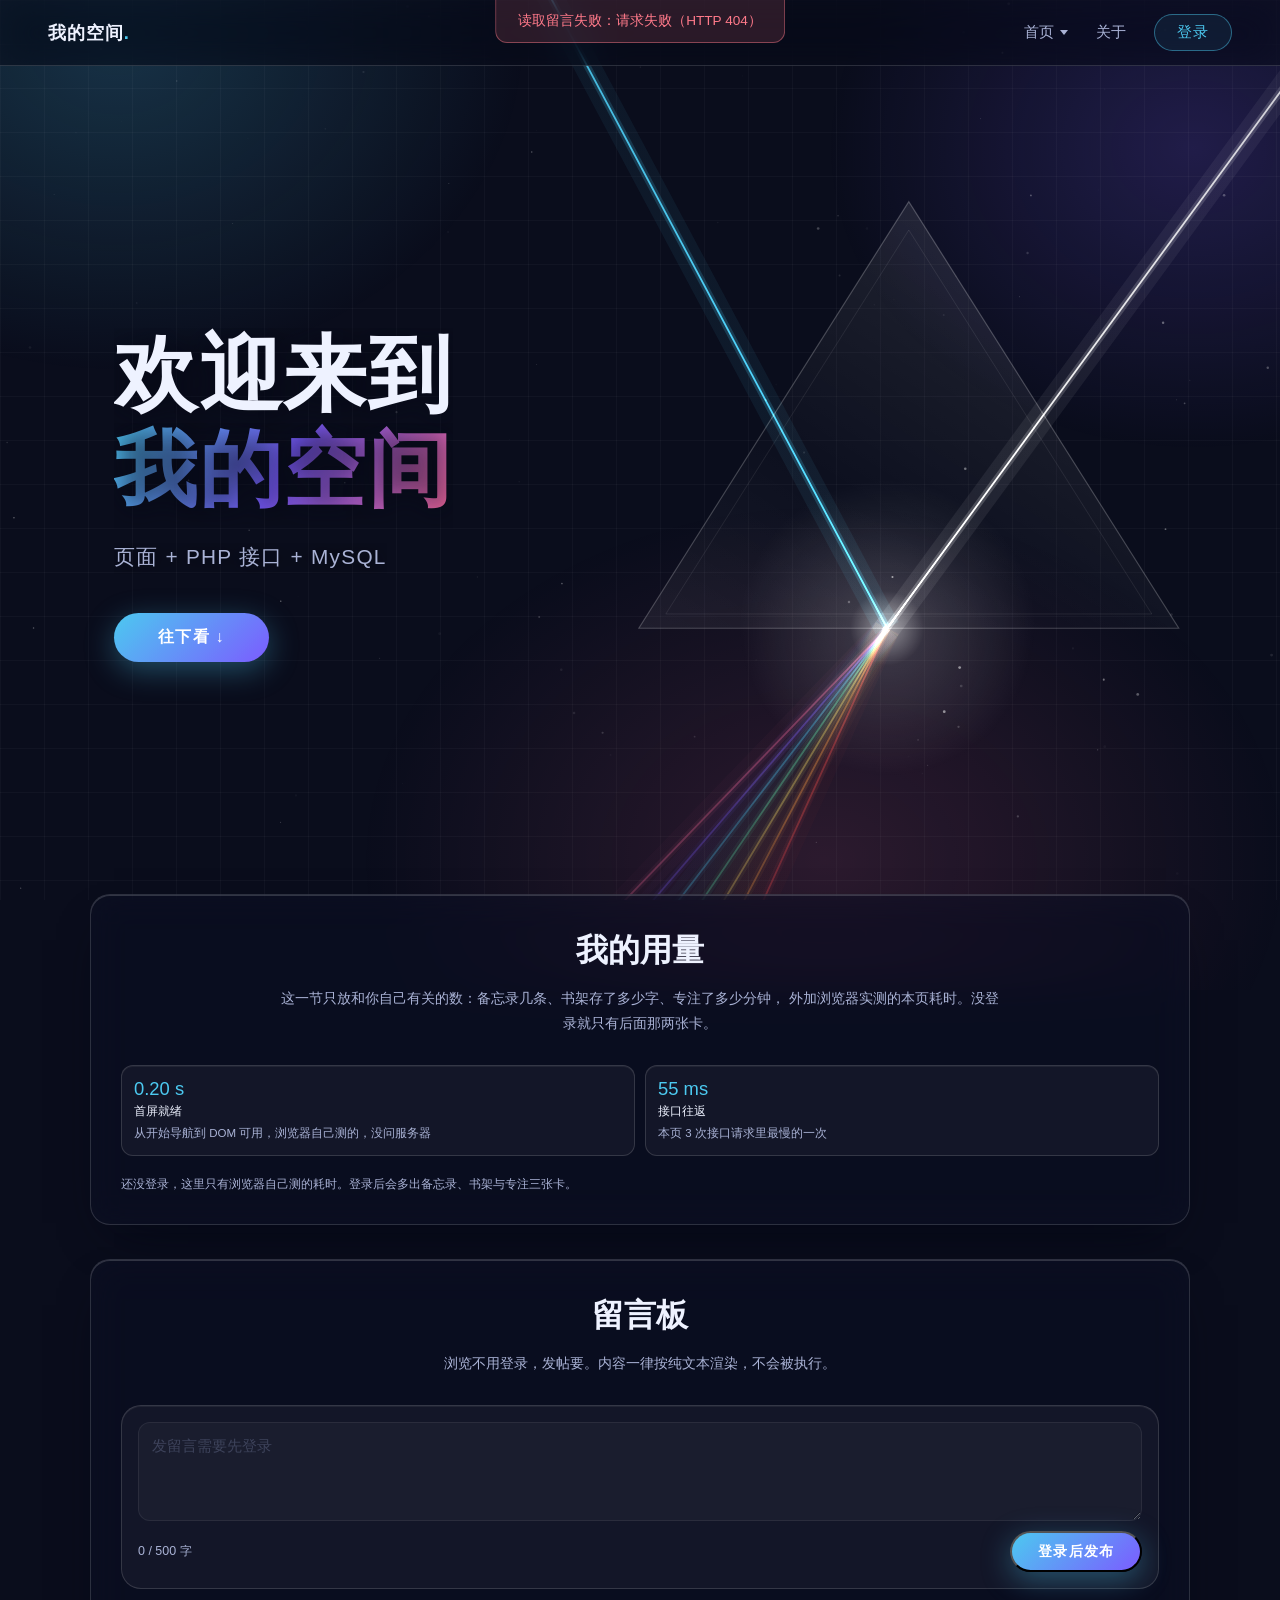
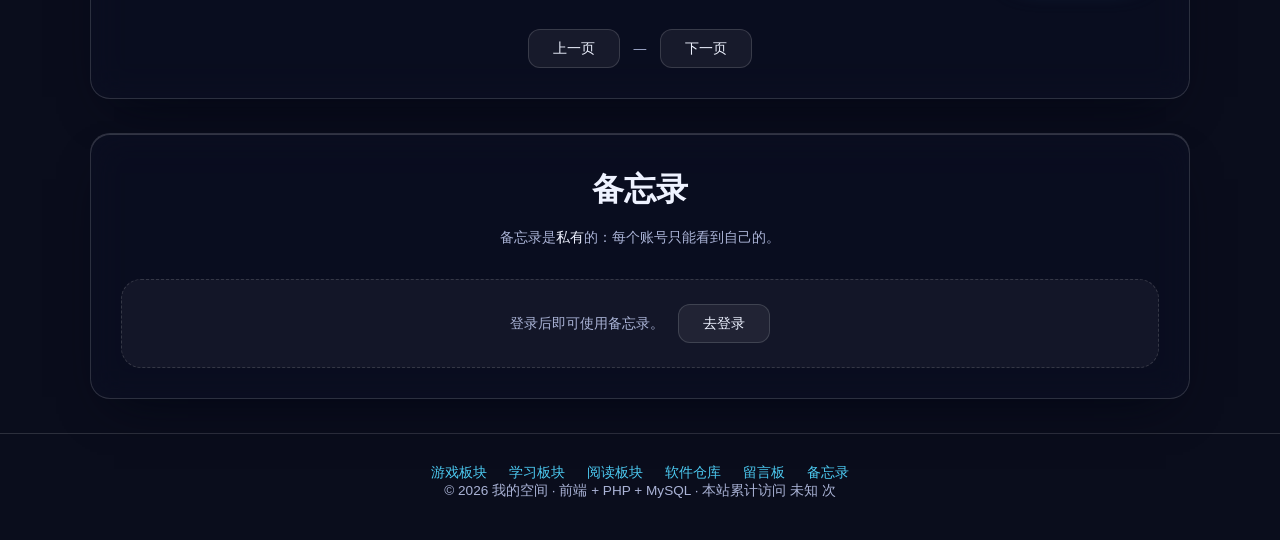
==== commit 20b48f64: "add software board with allowlisted server-side installer fetching 新增 /software 软件仓库：分类侧栏带数量、平台筛选、按标" ====
--- a/public/index.html
+++ b/public/index.html
@@ -52,6 +52,7 @@
               <li><a href="/games">游戏</a></li><!-- 二级页面 -->
               <li><a href="/study">学习</a></li><!-- 二级页面：番茄钟 -->
               <li><a href="/read">阅读</a></li><!-- 二级页面：选一个 txt 自动分章 -->
+              <li><a href="/software">软件</a></li><!-- 二级页面：软件仓库 -->
               <li><a href="#messages">留言板</a></li><!-- 页内锚点 -->
               <li><a href="#memos">备忘录</a></li><!-- 页内锚点 -->
             </ul>
@@ -215,6 +216,7 @@
         <a href="/games">游戏板块</a>
         <a href="/study">学习板块</a>
         <a href="/read">阅读板块</a>
+        <a href="/software">软件仓库</a>
         <a href="#messages">留言板</a>
         <a href="#memos">备忘录</a>
       </p>
--- a/public/assets/css/style.css
+++ b/public/assets/css/style.css
@@ -2372,3 +2372,533 @@
     line-height: 1.85;
   }
 }
+
+/* ============================================================
+   第 18 部分：软件仓库二级页面（/software）—— 侧栏、筛选、卡片、后台编辑器
+
+   这一页除了配额条那一格的宽度，没有任何规则依赖 JS 写进来的行内样式：
+   卡片整块由 software.js 生成，类名在这里一次性列全，改样式不用回去读脚本。
+   ============================================================ */
+
+/* ---------- 页头的四个数 ---------- */
+.soft-stats {
+  display: flex;
+  flex-wrap: wrap;
+  justify-content: center;
+  gap: 8px 26px;
+  margin: 4px 0 26px;
+  color: var(--text-sub);
+  font-size: 0.84rem;
+}
+.soft-stats b {
+  color: var(--text-main);
+  font-weight: 600;
+  font-variant-numeric: tabular-nums;/* 数字等宽：刷新时数变了整行不左右跳 */
+}
+
+/* ---------- 侧栏 + 主区 ---------- */
+.soft-layout {
+  display: grid;
+  grid-template-columns: 210px minmax(0, 1fr);/* minmax(0,…)：侧栏给定宽，主区可收缩，
+                                                  否则一长串标签名会把 1fr 顶宽、整栏溢出 */
+  gap: 22px;
+  align-items: start;
+  padding: 0 24px;
+  margin-bottom: 34px;
+}
+.soft-side {
+  position: sticky;/* 卡片很长，分类侧栏跟着滚到哪儿都能换筛选 */
+  top: 78px;
+  padding: 18px 14px;
+  border-radius: var(--radius-lg);
+  background: var(--panel-bg);
+  border: 1px solid var(--glass-border);
+  box-shadow: var(--glass-edge);
+}
+.soft-side-title {
+  padding: 0 6px 10px;
+  font-size: 0.9rem;
+  font-weight: 600;
+  color: var(--text-main);
+}
+.soft-cats {
+  list-style: none;
+}
+.soft-cat {
+  display: flex;
+  align-items: center;
+  justify-content: space-between;
+  gap: 8px;
+  width: 100%;
+  padding: 8px 10px;
+  border: 1px solid transparent;
+  border-radius: var(--radius-sm);
+  background: transparent;
+  color: var(--text-sub);
+  font-size: 0.84rem;
+  text-align: left;
+  cursor: pointer;
+  transition: background 0.2s ease, color 0.2s ease;
+}
+.soft-cat:hover {
+  color: var(--text-main);
+  background: rgba(255, 255, 255, 0.06);
+}
+.soft-cat.active {
+  color: var(--accent-1);
+  background: rgba(76, 201, 240, 0.12);
+  border-color: rgba(76, 201, 240, 0.34);
+}
+.soft-cat-count {
+  flex: none;
+  color: var(--text-sub);
+  font-size: 0.76rem;
+  font-variant-numeric: tabular-nums;
+}
+.soft-side-note {
+  margin-top: 12px;
+  padding: 10px 6px 0;
+  border-top: 1px solid var(--glass-border);
+  color: var(--text-sub);
+  font-size: 0.75rem;
+  line-height: 1.7;
+}
+.soft-main {
+  min-width: 0;
+}
+
+/* ---------- 筛选条 ---------- */
+.soft-filters {
+  display: flex;
+  flex-wrap: wrap;
+  gap: 8px;
+  margin-bottom: 12px;
+}
+.chip-count {
+  margin-left: 6px;
+  color: var(--text-sub);
+  font-size: 0.72rem;
+}
+.chip.active .chip-count {
+  color: var(--accent-1);
+}
+.soft-tagbar {
+  display: flex;
+  align-items: flex-start;
+  gap: 10px;
+  margin-bottom: 14px;
+}
+.soft-tags {
+  flex: 1 1 auto;
+  min-width: 0;
+  display: flex;
+  flex-wrap: wrap;
+  gap: 8px;
+}
+.soft-tag {
+  padding: 4px 12px;
+  font-size: 0.76rem;
+}
+.soft-tagbar .btn-mini {
+  flex: none;
+  padding: 5px 14px;
+  font-size: 0.76rem;
+}
+.soft-tools {
+  display: flex;
+  align-items: center;
+  gap: 10px;
+  flex-wrap: wrap;
+  margin-bottom: 6px;
+}
+.soft-search {
+  flex: 1 1 240px;
+  width: auto;/* 覆盖 .composer-input 的通栏：这里它要和排序、视图并排 */
+  margin-bottom: 0;
+}
+.soft-sort {
+  flex: 0 1 160px;
+  width: auto;
+  margin-bottom: 0;
+  cursor: pointer;
+}
+.soft-view {
+  display: flex;
+  gap: 8px;
+}
+.soft-view .chip {
+  padding: 5px 14px;
+  font-size: 0.76rem;
+}
+
+/* ---------- 卡片 ---------- */
+.soft-grid {
+  display: grid;
+  grid-template-columns: repeat(auto-fill, minmax(260px, 1fr));
+  gap: 16px;
+}
+.soft-list {/* 列表视图：一栏到底，卡片内部改横排 */
+  display: flex;
+  flex-direction: column;
+  gap: 12px;
+}
+.soft-card {
+  display: flex;
+  flex-direction: column;
+  gap: 10px;
+  padding: 18px;
+  border-radius: var(--radius-lg);
+  background: var(--panel-fill);
+  border: 1px solid var(--glass-border);
+  box-shadow: inset 0 1px 0 rgba(255, 255, 255, 0.06);
+  transition: transform 0.3s ease, border-color 0.3s ease;
+  scroll-margin-top: 90px;/* 点锚点跳过来时别被固定导航栏压在下面 */
+}
+.soft-card:hover {
+  transform: translateY(-4px);
+  border-color: rgba(76, 201, 240, 0.5);
+}
+.soft-card:target {
+  border-color: var(--accent-1);
+  box-shadow: inset 0 1px 0 rgba(255, 255, 255, 0.06), 0 0 0 1px rgba(76, 201, 240, 0.4);
+}
+.soft-card.is-off {
+  opacity: 0.55;/* 只有管理员看得到下架条目，压暗表示「访客看不见这一款」 */
+}
+.soft-card-head {
+  display: flex;
+  align-items: center;
+  gap: 12px;
+  min-width: 0;/* 图标 flex:none，名字那栏才轮得到收缩 */
+}
+.soft-card-icon {
+  flex: none;
+  display: flex;
+  align-items: center;
+  justify-content: center;
+  width: 46px;
+  height: 46px;
+  border-radius: var(--radius-sm);
+  background: rgba(255, 255, 255, 0.07);
+  border: 1px solid var(--glass-border);
+  overflow: hidden;
+}
+.soft-card-img {
+  width: 100%;
+  height: 100%;
+  object-fit: cover;/* 传上来的图标宽高比各家不同，裁着放才不会每张卡片不一样高 */
+}
+.soft-card-letter {
+  font-size: 1.3rem;
+  font-weight: 600;
+  color: var(--accent-1);
+}
+.soft-card-titles {
+  display: flex;
+  flex-direction: column;
+  gap: 4px;
+  min-width: 0;
+}
+.soft-card-name {
+  display: flex;
+  align-items: baseline;
+  gap: 8px;
+  flex-wrap: wrap;
+  font-size: 1rem;
+  font-weight: 600;
+  color: var(--text-main);
+  overflow-wrap: anywhere;
+}
+.soft-card-stars {
+  color: #ffce6b;
+  font-size: 0.74rem;
+  font-weight: 500;
+}
+.soft-card-cat {
+  align-self: flex-start;
+  padding: 1px 8px;
+  border-radius: 999px;
+  background: rgba(123, 92, 255, 0.18);
+  color: #c3b4ff;
+  font-size: 0.72rem;
+}
+.soft-card-tags {
+  display: flex;
+  flex-wrap: wrap;
+  gap: 6px;
+}
+.soft-card-tag {
+  padding: 2px 9px;
+  border-radius: 999px;
+  border: 1px solid var(--glass-border);
+  color: var(--text-sub);
+  font-size: 0.72rem;
+}
+.soft-card-plat {
+  color: var(--text-sub);
+  font-size: 0.76rem;
+}
+.soft-card-desc {
+  color: var(--text-sub);
+  font-size: 0.82rem;
+  line-height: 1.75;
+  white-space: pre-line;/* 管理员填的换行算数：一行简介和两行简介不该长得一样 */
+  display: -webkit-box;
+  -webkit-box-orient: vertical;
+  -webkit-line-clamp: 3;/* 卡片等高靠裁，不靠 JS 量文字高度 */
+  line-clamp: 3;
+  overflow: hidden;
+}
+.soft-card-meta {
+  margin-top: auto;/* 元信息贴到卡片底部，按钮跟着对齐（flex 列里等高卡片才有意义） */
+  color: var(--text-sub);
+  font-size: 0.76rem;
+  font-variant-numeric: tabular-nums;
+}
+.soft-card-actions {
+  display: flex;
+  align-items: center;
+  gap: 8px;
+  flex-wrap: wrap;
+  padding-top: 4px;
+}
+.soft-card-actions .btn-mini {
+  padding: 6px 14px;
+  font-size: 0.78rem;
+}
+.soft-card-actions .btn-primary {
+  padding: 7px 20px;
+  font-size: 0.8rem;
+  letter-spacing: 0.02em;/* 覆盖主按钮那套大字距：卡片里三个按钮挤在一排 */
+}
+.soft-card-note {
+  color: var(--accent-1);
+  font-size: 0.72rem;
+}
+.soft-group {
+  margin-bottom: 26px;
+}
+.soft-group-title {
+  margin-bottom: 12px;
+  font-size: 0.9rem;
+  font-weight: 600;
+  color: var(--text-main);
+}
+/* 列表视图：卡片内部横排成一行，简介不再裁三行 */
+.soft-list .soft-card {
+  flex-direction: row;
+  align-items: center;
+  flex-wrap: wrap;
+  gap: 10px 16px;
+  padding: 14px 18px;
+}
+.soft-list .soft-card-head {
+  flex: 0 1 240px;
+}
+.soft-list .soft-card-desc {
+  flex: 1 1 260px;
+  -webkit-line-clamp: 2;
+  line-clamp: 2;
+}
+.soft-list .soft-card-meta {
+  margin-top: 0;
+  flex: 0 0 auto;
+}
+.soft-list .soft-card-actions {
+  padding-top: 0;
+}
+
+/* ---------- 后台：配额条 ---------- */
+#soft-admin .modal-msg {
+  text-align: left;/* 表单里的提示贴着字段读，居中会飘 */
+}
+.soft-quota {
+  display: flex;
+  align-items: center;
+  gap: 8px 22px;
+  flex-wrap: wrap;
+  padding: 12px 16px;
+  margin-bottom: 22px;
+  border-radius: var(--radius-sm);
+  background: var(--panel-fill);
+  border: 1px solid var(--glass-border);
+  color: var(--text-sub);
+  font-size: 0.8rem;
+}
+.soft-quota b {
+  color: var(--text-main);
+  font-weight: 600;
+  font-variant-numeric: tabular-nums;
+}
+.soft-quota-bar {
+  flex: 1 1 160px;
+  height: 4px;
+  border-radius: 999px;
+  background: rgba(255, 255, 255, 0.09);
+  overflow: hidden;
+}
+.soft-quota-bar i {/* 宽度由 JS 按 usedBytes / limitBytes 写成行内样式 */
+  display: block;
+  height: 100%;
+  border-radius: 999px;
+  background: linear-gradient(90deg, var(--accent-1), var(--accent-2));
+  transition: width 0.4s ease;
+}
+.soft-editing {
+  margin-bottom: 14px;
+  color: var(--accent-1);
+  font-size: 0.82rem;
+}
+
+/* ---------- 后台：图标一行 ---------- */
+.soft-icon-row {
+  display: flex;
+  align-items: flex-start;
+  gap: 14px;
+  margin-bottom: 18px;
+}
+.soft-icon-box {
+  flex: none;
+  display: flex;
+  align-items: center;
+  justify-content: center;
+  width: 64px;
+  height: 64px;
+  border-radius: var(--radius-sm);
+  background: rgba(255, 255, 255, 0.07);
+  border: 1px solid var(--glass-border);
+  overflow: hidden;
+}
+.soft-icon-box img {
+  width: 100%;
+  height: 100%;
+  object-fit: cover;
+}
+.soft-icon-box #soft-icon-letter {
+  font-size: 1.6rem;
+  font-weight: 600;
+  color: var(--accent-1);
+}
+.soft-icon-actions {
+  display: flex;
+  align-items: center;
+  gap: 8px;
+  flex-wrap: wrap;
+  min-width: 0;/* 长文件名/长报错也要能在这一栏里换行，而不是把表单撑宽 */
+}
+.soft-icon-actions .btn-mini {
+  padding: 6px 14px;
+  font-size: 0.78rem;
+  cursor: pointer;
+}
+.soft-icon-actions .modal-msg {
+  flex: 1 1 100%;
+  margin: 0;
+  min-height: 0;/* 平时没内容就不占一行高度 */
+  font-size: 0.76rem;
+}
+
+/* ---------- 后台：表单 ---------- */
+.soft-field {
+  padding: 16px 18px 6px;
+  margin-bottom: 18px;
+  border-radius: var(--radius-sm);
+  background: var(--panel-fill);
+  border: 1px solid var(--glass-border);
+}
+.soft-field legend {
+  padding: 0 8px;
+  color: var(--text-main);
+  font-size: 0.86rem;
+  font-weight: 600;
+}
+.soft-form-grid {
+  display: grid;
+  grid-template-columns: repeat(auto-fit, minmax(210px, 1fr));
+  gap: 0 16px;
+}
+.soft-form-tags,
+.soft-form-desc {
+  grid-column: 1 / -1;/* 标签和简介各占整行：它们的内容长度没法和别人对齐 */
+}
+.form-label {
+  color: var(--text-sub);
+  font-size: 0.78rem;
+}
+.soft-enabled {
+  display: flex;
+  align-items: center;
+  gap: 9px;
+  margin: 4px 0 14px;
+  color: var(--text-sub);
+  font-size: 0.82rem;
+  cursor: pointer;
+}
+.soft-enabled input {
+  width: 16px;
+  height: 16px;
+  accent-color: var(--accent-1);
+  cursor: pointer;
+}
+.soft-inline {
+  display: flex;
+  align-items: center;
+  gap: 8px;
+}
+.soft-inline .composer-input {
+  flex: 1 1 auto;
+  min-width: 0;
+  margin-bottom: 0;
+}
+.soft-inline .btn-mini {
+  flex: none;
+  padding: 8px 16px;
+  font-size: 0.78rem;
+}
+.soft-form-actions {
+  display: flex;
+  gap: 10px;
+  flex-wrap: wrap;
+  margin-top: 4px;
+}
+.soft-form-actions .btn-mini.danger {/* 删除：沿用留言板那套红字描边 */
+  color: #ff8f9b;
+  border-color: rgba(255, 122, 138, 0.34);
+}
+
+@media (prefers-reduced-motion: reduce) {
+  .soft-card:hover {
+    transform: none;/* 卡片抬升只是装饰，关掉它不影响任何信息 */
+  }
+  .soft-quota-bar i {
+    transition: none;
+  }
+}
+@media (max-width: 768px) {/* 窄屏：侧栏变通栏放在最前面，筛选工具竖着排 */
+  .soft-layout {
+    grid-template-columns: minmax(0, 1fr);
+    gap: 16px;
+    padding: 0 18px;
+  }
+  .soft-side {
+    position: static;/* 一栏到底，粘住的侧栏只会挡住下面的内容 */
+  }
+  .soft-cats {
+    display: flex;
+    flex-wrap: wrap;
+    gap: 6px;
+  }
+  .soft-cat {
+    width: auto;
+  }
+  .soft-sort {
+    flex: 1 1 100%;
+  }
+  .soft-list .soft-card-head {
+    flex: 1 1 100%;
+  }
+  .soft-form-actions .btn-primary,
+  .soft-form-actions .btn-mini {
+    flex: 1 1 auto;
+  }
+}
